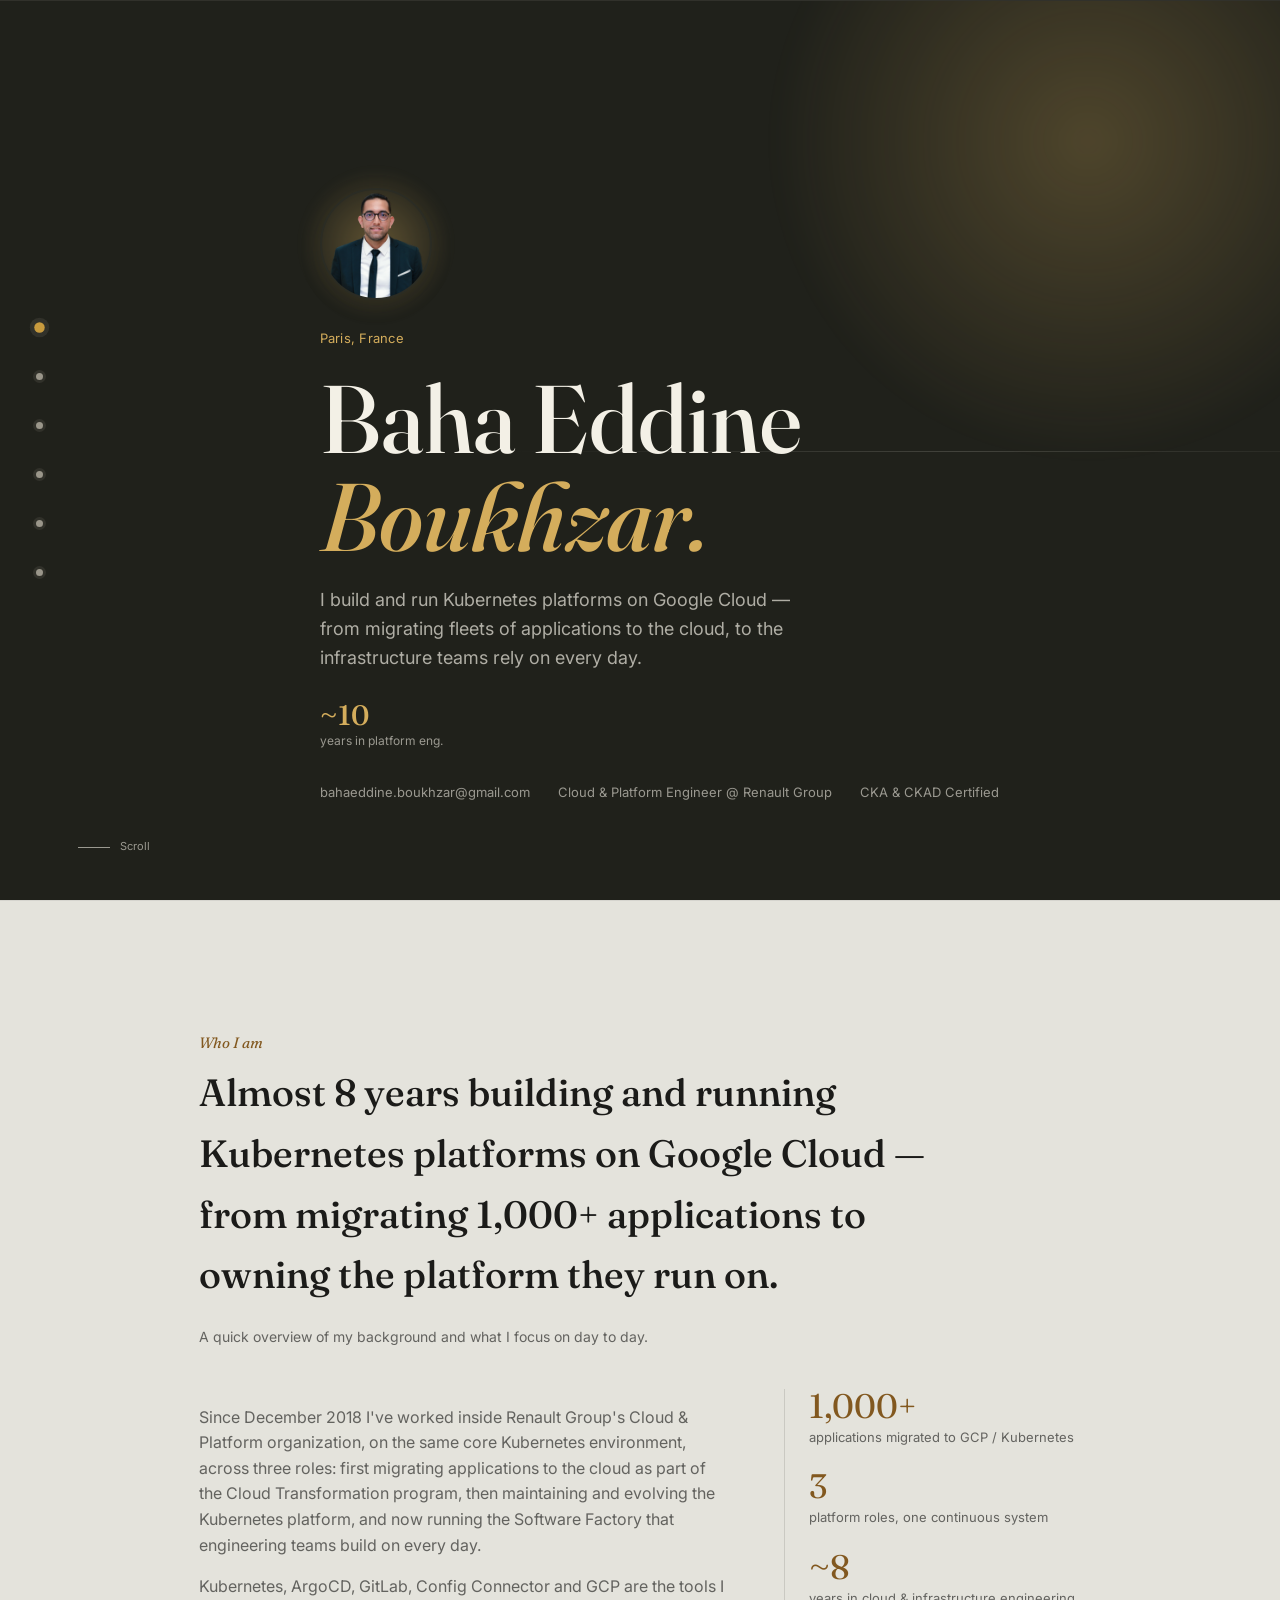
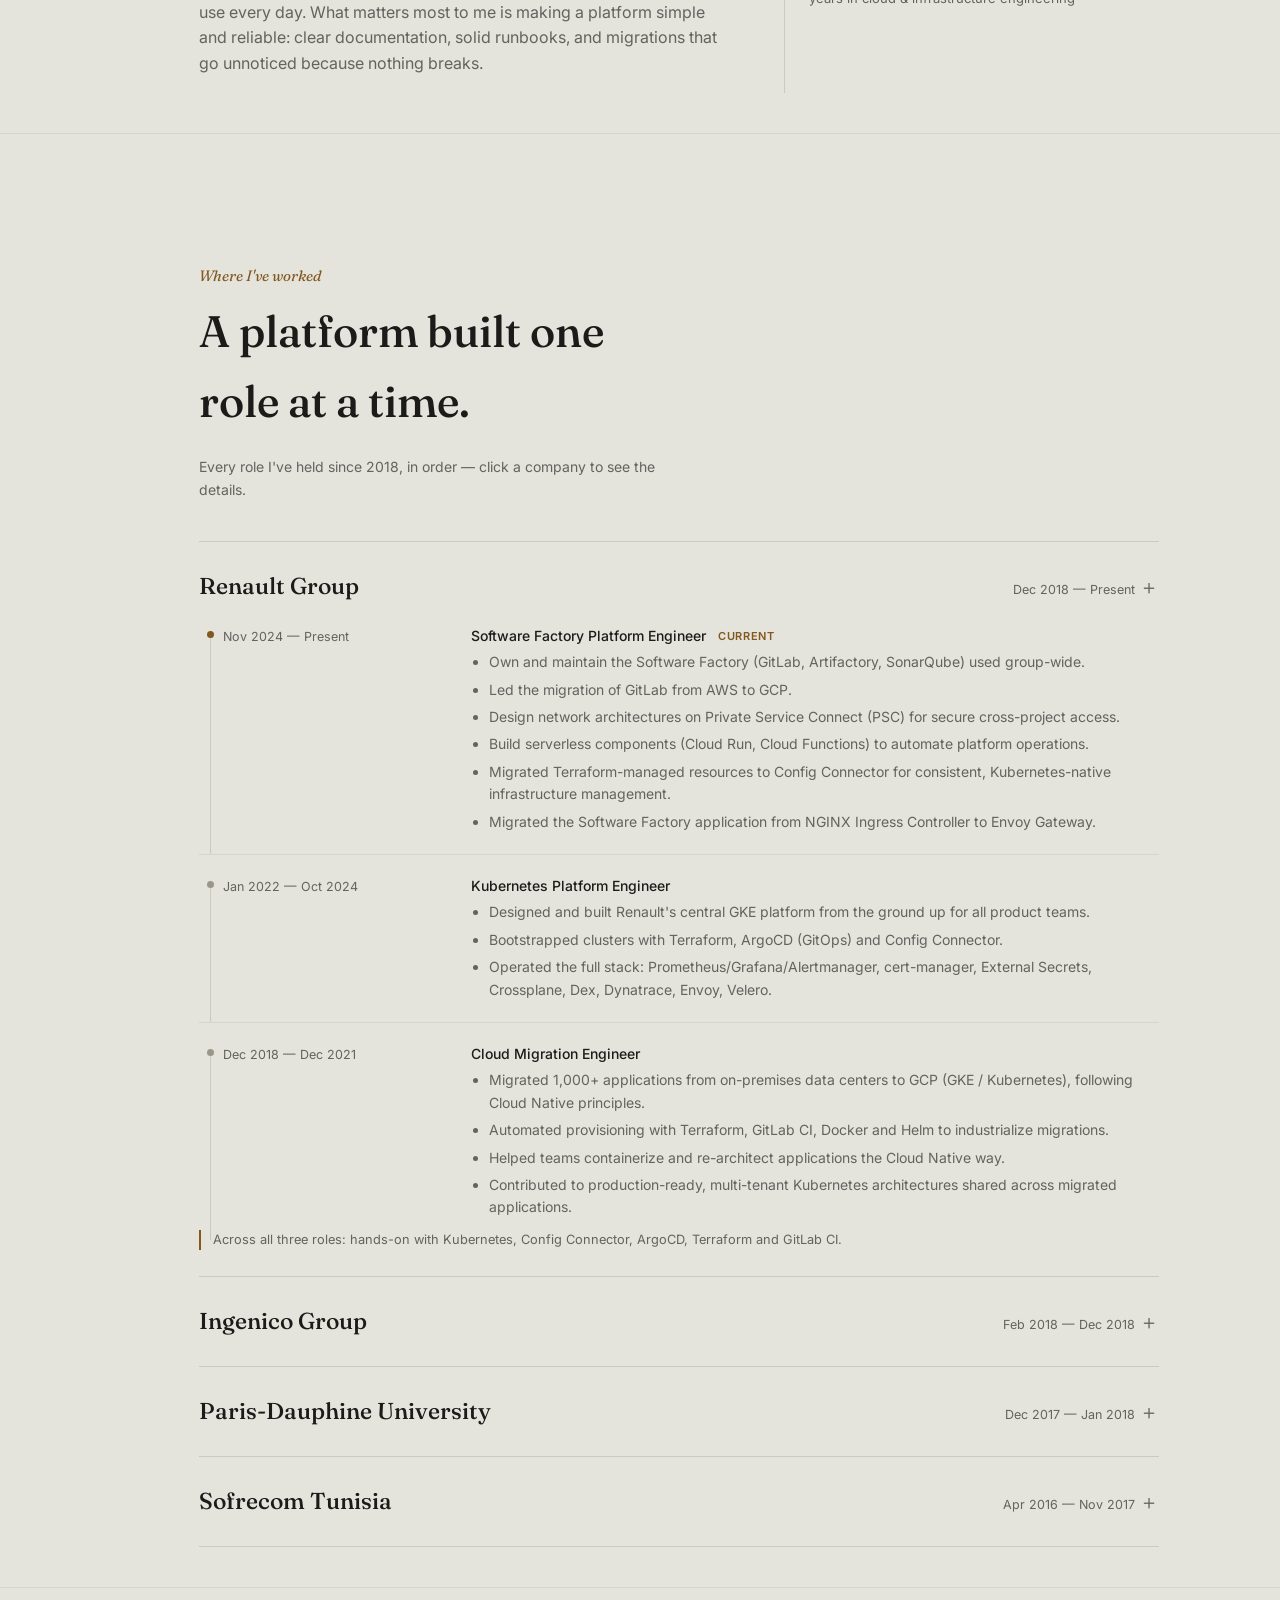
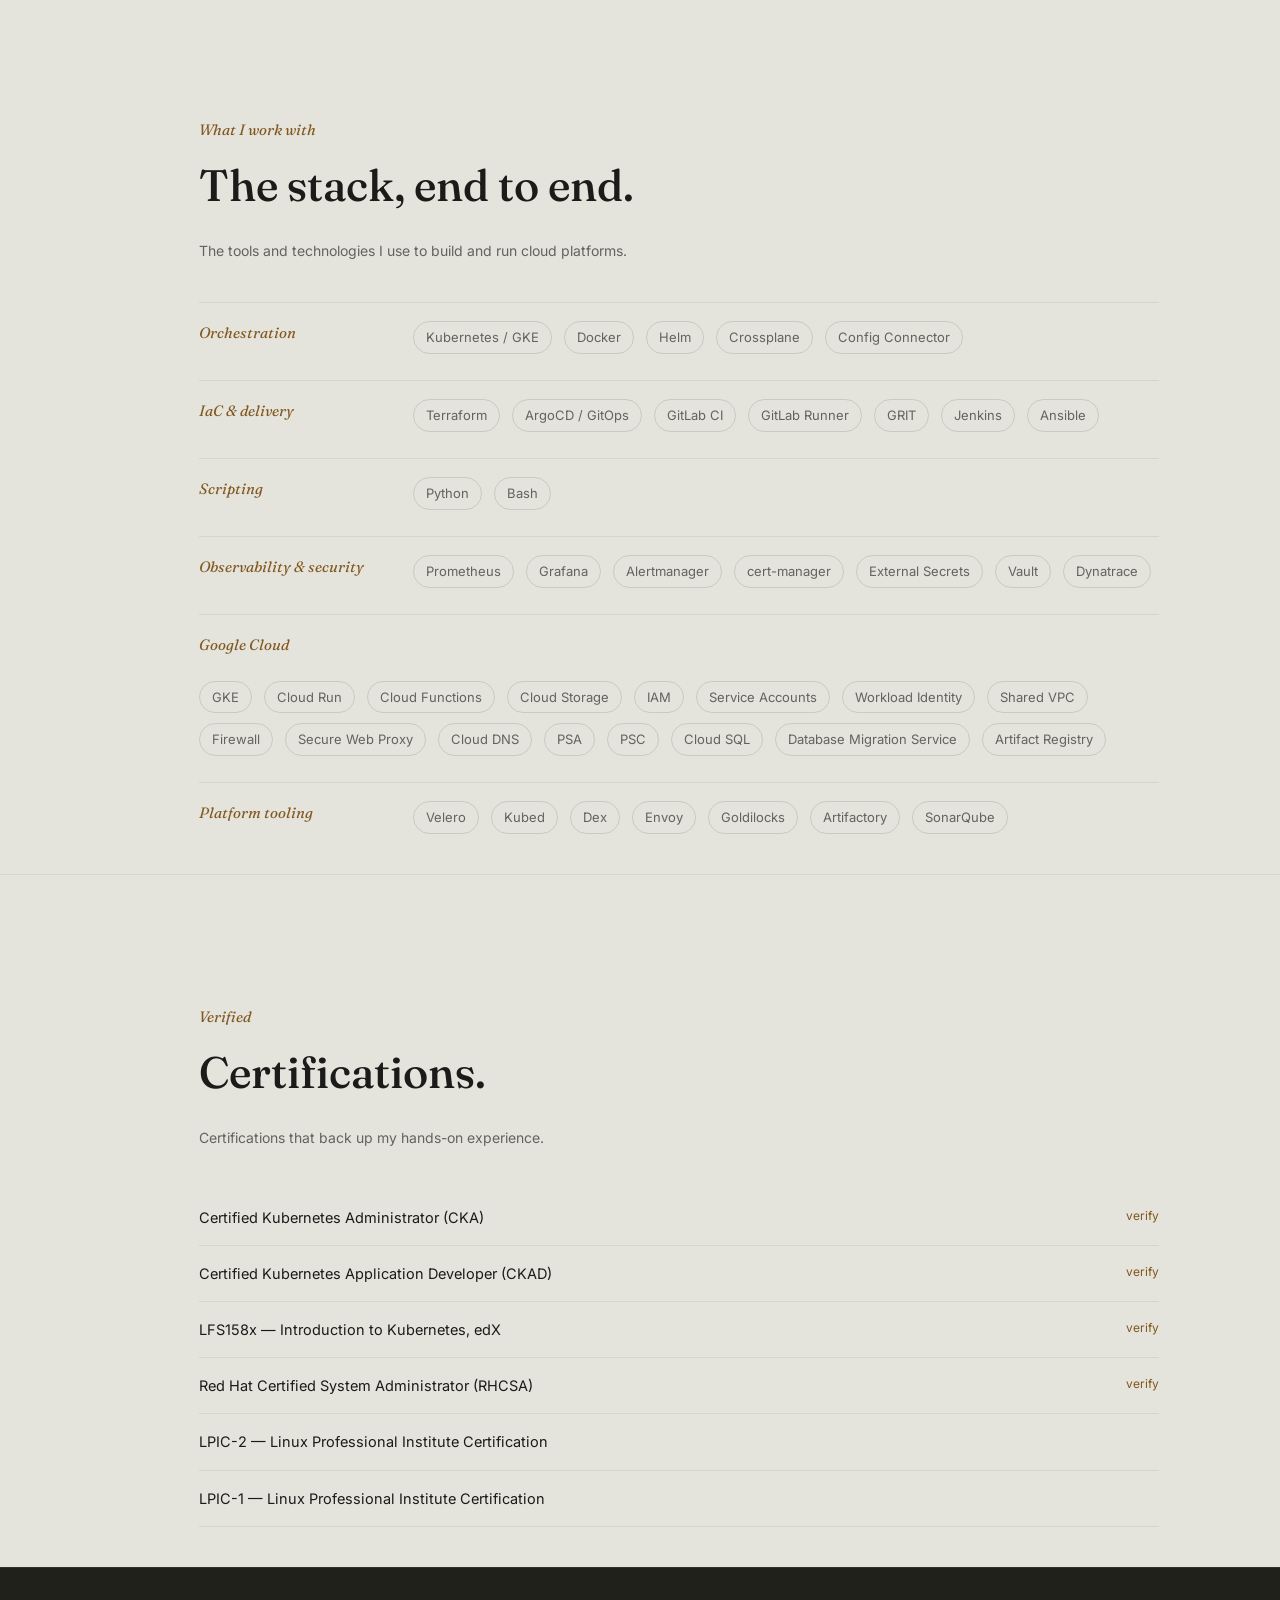
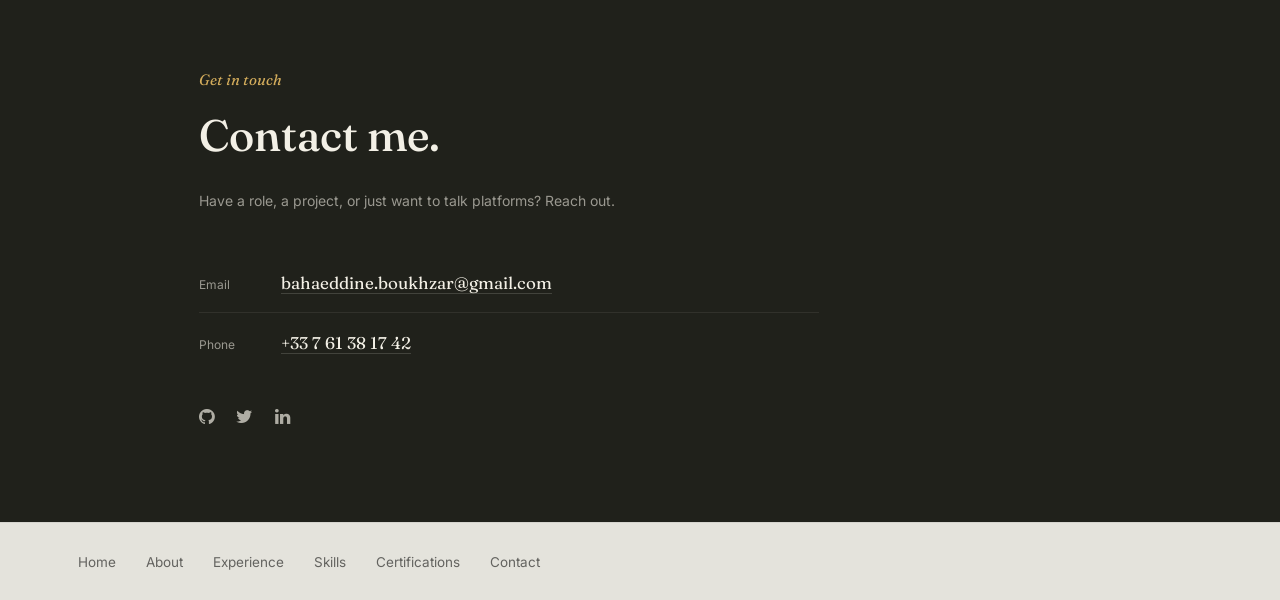
==== index.html @ 38fc07eb "Update CV" ====
<!DOCTYPE html>
<html lang="en">
<head>
<meta charset="UTF-8">
<script>document.documentElement.classList.add('js');</script>
<title>Baha Eddine Boukhzar — Cloud &amp; Platform Engineer</title>
<meta name="viewport" content="width=device-width, initial-scale=1">
<link rel="preconnect" href="https://fonts.googleapis.com">
<link href="https://fonts.googleapis.com/css2?family=Fraunces:opsz,wght@9..144,400;9..144,500;9..144,600&family=Inter:wght@400;500;600&display=swap" rel="stylesheet">
<link rel="stylesheet" href="https://cdnjs.cloudflare.com/ajax/libs/font-awesome/4.7.0/css/font-awesome.min.css">
<style>
  :root{
    --bg:#E4E3DC;
    --bg-raise:#F2F1EA;
    --line: rgba(24,24,22,0.13);
    --line-soft: rgba(24,24,22,0.07);
    --ink:#1B1B19;
    --ink-dim: rgba(27,27,25,0.64);
    --ink-faint: rgba(27,27,25,0.64);
    --gold:#82581F;
    --serif:'Fraunces', serif;
    --sans:'Inter', sans-serif;
  }
  *{box-sizing:border-box;}
  html{scroll-behavior:smooth;}
  body{
    margin:0;
    background:var(--bg);
    color:var(--ink);
    font-family:var(--sans);
    font-size:16px;
    line-height:1.6;
    -webkit-font-smoothing:antialiased;
  }
  ::selection{background:var(--gold); color:#FFF8EC;}
  a{color:inherit;}
  .wrap{max-width:1040px; margin:0 auto; padding:0 40px;}

  /* -------- side nav -------- */
  nav.rail{
    position:fixed;
    left:0; top:0; bottom:0;
    width:78px;
    display:flex;
    flex-direction:column;
    align-items:center;
    justify-content:center;
    gap:26px;
    z-index:50;
  }
  nav.rail .dot-item{
    position:relative;
    display:flex;
    align-items:center;
  }
  nav.rail button{
    background:none;
    border:none;
    padding:8px;
    cursor:pointer;
    display:flex;
    align-items:center;
  }
  nav.rail .dot{
    width:7px; height:7px;
    border-radius:50%;
    background:#9A968A;
    box-shadow:0 0 0 3px rgba(128,124,112,0.18);
    transition:background .3s, transform .3s;
  }
  nav.rail .dot-item.active .dot{
    background:#C79A3E;
    transform:scale(1.5);
  }
  nav.rail .label{
    position:absolute;
    left:26px;
    font-family:var(--sans);
    font-size:12px;
    letter-spacing:.03em;
    color:#F3F0E6;
    background:rgba(20,20,17,0.78);
    padding:4px 10px;
    border-radius:4px;
    white-space:nowrap;
    opacity:0;
    transform:translateX(-6px);
    transition:opacity .25s, transform .25s;
    pointer-events:none;
  }
  nav.rail .dot-item:hover .label{opacity:1; transform:translateX(0);}
  @media (max-width:820px){ nav.rail{display:none;} }

  /* -------- mobile top nav -------- */
  nav.mobile-topnav{display:none;}
  @media (max-width:820px){
    nav.mobile-topnav{
      display:flex;
      position:sticky;
      top:0;
      z-index:60;
      gap:22px;
      padding:14px 20px;
      background:rgba(228,227,220,0.92);
      backdrop-filter:blur(8px);
      -webkit-backdrop-filter:blur(8px);
      border-bottom:1px solid var(--line);
      overflow-x:auto;
      -webkit-overflow-scrolling:touch;
      scrollbar-width:none;
    }
    nav.mobile-topnav::-webkit-scrollbar{display:none;}
    nav.mobile-topnav a{
      flex-shrink:0;
      font-family:var(--sans);
      font-size:13px;
      color:var(--ink-dim);
      text-decoration:none;
      white-space:nowrap;
      padding-bottom:2px;
      border-bottom:1px solid transparent;
      transition:color .2s, border-color .2s;
    }
    nav.mobile-topnav a:hover, nav.mobile-topnav a:focus-visible{color:var(--ink); border-color:var(--gold);}
  }

  /* -------- hero -------- */
  .hero{
    --bg:#20211B;
    --bg-raise:#2B2C24;
    --line: rgba(243,240,230,0.16);
    --line-soft: rgba(243,240,230,0.08);
    --ink:#F3F0E6;
    --ink-dim: rgba(243,240,230,0.68);
    --ink-faint: rgba(243,240,230,0.58);
    --gold:#D4AD5C;
    background:var(--bg);
    color:var(--ink);
    min-height:100vh;
    display:flex;
    flex-direction:column;
    justify-content:center;
    position:relative;
    padding-left:78px;
    overflow:hidden;
  }
  .hero .field-line{
    position:absolute;
    right:-10%;
    top:50%;
    width:70%;
    height:1px;
    background:linear-gradient(90deg, transparent, var(--line), transparent);
    transform-origin:center;
    animation:drift 18s ease-in-out infinite;
  }
  .hero .glow{
    position:absolute;
    top:-20%;
    right:-10%;
    width:640px;
    height:640px;
    background:radial-gradient(circle, rgba(212,173,92,0.26) 0%, rgba(212,173,92,0) 70%);
    filter:blur(10px);
    pointer-events:none;
    animation:glowpulse 10s ease-in-out infinite;
  }
  @keyframes glowpulse{
    0%,100%{ opacity:0.75; transform:scale(1); }
    50%{ opacity:1; transform:scale(1.08); }
  }
  @keyframes drift{
    0%,100%{ transform: translateY(-40px) rotate(-3deg) scaleX(1);}
    50%{ transform: translateY(30px) rotate(2deg) scaleX(1.08);}
  }
  .portrait-wrap{
    position:relative;
    width:112px;
    height:112px;
    margin-bottom:28px;
  }
  .portrait-wrap .halo{
    position:absolute;
    inset:-18px;
    background:radial-gradient(circle, rgba(212,173,92,0.36) 0%, rgba(212,173,92,0) 72%);
    filter:blur(4px);
  }
  .portrait{
    position:relative;
    width:112px;
    height:112px;
    border-radius:50%;
    object-fit:cover;
    display:block;
    border:2px solid var(--bg-raise);
    box-shadow:0 6px 22px rgba(27,26,22,0.14);
  }
  .eyebrow{
    font-family:var(--sans);
    font-size:13px;
    color:var(--gold);
    letter-spacing:.02em;
    margin-bottom:22px;
  }
  h1.name{
    font-family:var(--serif);
    font-weight:500;
    font-size:clamp(48px, 8vw, 96px);
    line-height:1.02;
    margin:0 0 20px;
    max-width:14ch;
  }
  h1.name em{
    font-style:italic;
    color:var(--gold);
  }
  .hero .tagline{
    font-size:18px;
    color:var(--ink-dim);
    max-width:46ch;
    margin:0 0 28px;
  }
  .hero-stats{
    display:flex;
    gap:34px;
    margin-bottom:32px;
  }
  .hero-stats .hstat{display:flex; flex-direction:column; gap:2px;}
  .hero-stats .hstat-num{
    font-family:var(--serif);
    font-size:28px;
    font-weight:500;
    color:var(--gold);
    line-height:1;
  }
  .hero-stats .hstat-lbl{font-size:12px; color:var(--ink-faint);}
  .hero .meta-row{
    display:flex;
    gap:28px;
    flex-wrap:wrap;
    font-size:13px;
    color:var(--ink-faint);
  }
  .hero .meta-row a{
    text-decoration:none;
    border-bottom:1px solid transparent;
    transition:border-color .2s, color .2s;
  }
  .hero .meta-row a:hover{color:var(--ink); border-color:var(--gold);}
  .scroll-cue{
    position:absolute;
    bottom:44px;
    left:78px;
    font-size:11px;
    color:var(--ink-faint);
    display:flex;
    align-items:center;
    gap:10px;
  }
  .scroll-cue .line{width:32px; height:1px; background:var(--ink-faint);}

  /* -------- sections -------- */
  section{
    padding:130px 0 40px 78px;
    position:relative;
    border-top:1px solid var(--line-soft);
  }
  @media (max-width:820px){ section{padding-left:0;} .hero{padding-left:0;} .scroll-cue{left:40px;} }

  .reveal{
    transition:opacity .7s ease, transform .7s ease;
  }
  .js .reveal{
    opacity:0;
    transform:translateY(24px);
  }
  .reveal.in{opacity:1; transform:translateY(0);}
  @media (prefers-reduced-motion: reduce){
    .reveal, .js .reveal{opacity:1; transform:none; transition:none;}
    .hero .field-line{animation:none;}
    .hero .glow{animation:none;}
  }

  .kicker{
    font-family:var(--serif);
    font-style:italic;
    font-size:15px;
    color:var(--gold);
    margin-bottom:8px;
  }
  h2.head{
    font-family:var(--serif);
    font-weight:500;
    font-size:clamp(30px,4vw,44px);
    margin:0 0 40px;
    max-width:16ch;
  }
  #about h2.head{
    max-width:30ch;
    font-size:clamp(26px,3.4vw,38px);
  }
  .section-summary{
    color:var(--ink-faint);
    font-size:14px;
    max-width:52ch;
    margin:-20px 0 40px;
  }

  /* about */
  .about-grid{
    display:grid;
    grid-template-columns: 1.4fr 1fr;
    gap:60px;
  }
  .about-grid p{color:var(--ink-dim); max-width:56ch;}
  .about-grid p + p{margin-top:16px;}
  .stat-list{
    display:flex;
    flex-direction:column;
    gap:22px;
    border-left:1px solid var(--line);
    padding-left:24px;
  }
  .stat-list .num{
    font-family:var(--serif);
    font-size:34px;
    color:var(--gold);
    line-height:1;
  }
  .stat-list .lbl{font-size:13px; color:var(--ink-faint); margin-top:4px;}
  @media (max-width:820px){ .about-grid{grid-template-columns:1fr;} }

  /* experience index */
  .exp-index{border-top:1px solid var(--line);}
  .exp-row{
    border-bottom:1px solid var(--line);
    padding:26px 0;
  }
  .exp-row .exp-top{
    display:flex;
    justify-content:space-between;
    align-items:baseline;
    gap:20px;
    flex-wrap:wrap;
    width:100%;
    background:none;
    border:none;
    margin:0;
    padding:0;
    font:inherit;
    color:inherit;
    text-align:left;
    cursor:pointer;
  }
  .exp-row .exp-company{
    font-family:var(--serif);
    font-size:23px;
    font-weight:500;
  }
  .exp-row .exp-when{
    font-size:12.5px;
    color:var(--ink-faint);
    white-space:nowrap;
  }
  .exp-row .exp-body{
    overflow:hidden;
    transition:max-height .5s ease;
  }
  .js .exp-row .exp-body{max-height:0;}
  .js .exp-row.open .exp-body{max-height:900px;}
  .exp-role{
    padding-top:20px;
    display:grid;
    grid-template-columns: 220px 1fr;
    gap:6px 28px;
    font-size:14px;
    color:var(--ink-dim);
  }
  .exp-role + .exp-role{border-top:1px solid var(--line-soft); margin-top:16px; padding-top:20px;}
  .exp-role .r-meta{color:var(--ink-faint); font-size:12.5px; padding-top:2px;}
  .exp-role .r-title{color:var(--ink); font-weight:500; margin-bottom:4px;}
  .r-current{
    font-family:var(--sans);
    font-size:11px;
    font-weight:600;
    letter-spacing:.06em;
    text-transform:uppercase;
    color:var(--gold);
    margin-left:8px;
    vertical-align:middle;
  }
  .exp-role ul{margin:0; padding-left:18px;}
  .exp-role li{margin-bottom:5px;}
  .exp-body--threaded .exp-role{position:relative; padding-left:24px;}
  .exp-body--threaded .exp-role::before{
    content:"";
    position:absolute;
    left:8px; top:26px;
    width:7px; height:7px;
    border-radius:50%;
    background:#9A968A;
  }
  .exp-body--threaded .exp-role--current::before{background:var(--gold);}
  .exp-body--threaded .exp-role::after{
    content:"";
    position:absolute;
    left:11px; top:33px; bottom:-16px;
    width:1px;
    background:var(--line);
  }
  .exp-body--threaded .exp-role:last-of-type::after{display:none;}
  .exp-note{
    grid-column:1/-1;
    font-size:12.8px;
    color:var(--ink-faint);
    border-left:2px solid var(--gold);
    padding-left:12px;
    margin-top:6px;
  }
  @media (max-width:640px){ .exp-role{grid-template-columns:1fr;} }
  .exp-toggle{color:var(--ink-faint); font-size:20px; font-family:var(--serif);}

  /* skills */
  .skill-cats{display:flex; flex-direction:column; gap:26px;}
  .skill-cat{display:flex; gap:24px; border-top:1px solid var(--line-soft); padding-top:18px; flex-wrap:wrap;}
  .skill-cat .cat-name{
    width:190px;
    flex-shrink:0;
    font-family:var(--serif);
    font-style:italic;
    color:var(--gold);
    font-size:15px;
  }
  .skill-cat .tags{display:flex; flex-wrap:wrap; gap:10px 12px;}
  .skill-cat .tag{
    font-size:13px;
    color:var(--ink-dim);
    border:1px solid var(--line);
    padding:5px 12px;
    border-radius:999px;
  }
  @media (max-width:640px){
    .skill-cat{flex-direction:column; gap:10px;}
    .skill-cat .cat-name{width:auto;}
  }

  /* certifications */
  .cert-list{display:flex; flex-direction:column;}
  .cert-item{
    display:flex;
    justify-content:space-between;
    gap:20px;
    padding:16px 0;
    border-bottom:1px solid var(--line-soft);
    font-size:14.5px;
  }
  .cert-item .cname{color:var(--ink);}
  .cert-item .clic{color:var(--ink-faint); font-size:12px;}
  .cert-item a{font-size:12px; color:var(--gold); text-decoration:none; border-bottom:1px solid transparent;}
  .cert-item a:hover{border-color:var(--gold);}

  /* contact / footer */
  #contact.contact-cta{
    --bg:#20211B;
    --bg-raise:#2B2C24;
    --line: rgba(243,240,230,0.16);
    --line-soft: rgba(243,240,230,0.08);
    --ink:#F3F0E6;
    --ink-dim: rgba(243,240,230,0.68);
    --ink-faint: rgba(243,240,230,0.58);
    --gold:#D4AD5C;
    background:var(--bg);
    color:var(--ink);
    padding-top:100px;
    padding-bottom:90px;
    margin-top:0;
  }
  .contact-block .row{
    display:flex;
    align-items:baseline;
    gap:18px;
    padding:16px 0;
    border-top:1px solid var(--line-soft);
    max-width:620px;
  }
  .contact-block .row:first-child{border-top:none;}
  .contact-block .rlabel{
    width:64px;
    flex-shrink:0;
    font-size:12px;
    color:var(--ink-faint);
  }
  .contact-block .rvalue a{
    font-family:var(--serif);
    font-size:clamp(15px,1.4vw,17px);
    color:var(--ink);
    text-decoration:none;
    border-bottom:1px solid var(--line);
    transition:color .25s, border-color .25s;
  }
  .contact-block .rvalue a:hover{color:var(--gold); border-color:var(--gold);}
  .contact-block .row-email{padding-bottom:26px;}
  .contact-block .row-email .rvalue a{
    font-family:var(--serif);
    font-weight:500;
    font-size:clamp(28px,3.6vw,40px);
    color:var(--ink);
    border-bottom:2px solid var(--gold);
    padding-bottom:3px;
    overflow-wrap:anywhere;
  }
  .contact-block .row-email .rvalue a:hover{color:var(--gold);}
  .social-row{
    display:flex;
    gap:22px;
    margin-top:30px;
  }
  .social-row a{
    font-size:18px;
    color:var(--ink-dim);
    transition:color .2s, transform .2s;
    display:inline-block;
  }
  .social-row a:hover{color:var(--gold); transform:translateY(-2px);}
  .quicknav{
    padding:26px 40px 26px 78px;
    border-top:1px solid var(--line-soft);
  }
  .quicknav ul{
    list-style:none;
    margin:0; padding:0;
    display:flex;
    flex-wrap:wrap;
    gap:10px 30px;
  }
  .quicknav a{
    text-decoration:none;
    color:var(--ink-dim);
    font-size:13.5px;
    transition:color .2s;
  }
  .quicknav a:hover{color:var(--gold);}
  footer.foot{
    padding:20px 40px 26px 78px;
    font-size:11.5px;
    color:var(--ink-faint);
    text-align:left;
  }
  @media (max-width:820px){ footer.foot{padding-left:40px;} .quicknav{padding-left:40px;} }
  footer.foot a.contact-link{
    color:var(--ink-dim);
    text-decoration:none;
    border-bottom:1px solid var(--line);
    padding-bottom:1px;
    transition:color .2s, border-color .2s;
  }
  footer.foot a.contact-link:hover{color:var(--gold); border-color:var(--gold);}
  @media (max-width:820px){ footer.foot{padding-left:40px; text-align:left;} .outro-grid{grid-template-columns:1fr; gap:40px;} }
</style>
</head>
<body>

<nav class="mobile-topnav" aria-label="Section navigation">
  <a href="#hero">Home</a>
  <a href="#about">About</a>
  <a href="#experience">Experience</a>
  <a href="#skills">Skills</a>
  <a href="#certifications">Certifications</a>
  <a href="#contact">Contact</a>
</nav>

<nav class="rail" id="rail">
  <div class="dot-item" data-target="#hero"><button aria-label="Home"><span class="dot"></span></button><span class="label">Home</span></div>
  <div class="dot-item" data-target="#about"><button aria-label="About"><span class="dot"></span></button><span class="label">About</span></div>
  <div class="dot-item" data-target="#experience"><button aria-label="Experience"><span class="dot"></span></button><span class="label">Experience</span></div>
  <div class="dot-item" data-target="#skills"><button aria-label="Skills"><span class="dot"></span></button><span class="label">Skills</span></div>
  <div class="dot-item" data-target="#certifications"><button aria-label="Certifications"><span class="dot"></span></button><span class="label">Certifications</span></div>
  <div class="dot-item" data-target="#contact"><button aria-label="Contact"><span class="dot"></span></button><span class="label">Contact</span></div>
</nav>

<section id="hero" class="hero">
  <div class="field-line"></div>
  <div class="glow"></div>
  <div class="wrap" style="padding-left:0;">
    <div class="portrait-wrap">
      <div class="halo"></div>
      <img class="portrait" src="./media/images/baha2.png" alt="Baha Eddine Boukhzar">
    </div>
    <div class="eyebrow">Paris, France</div>
    <h1 class="name">Baha Eddine<br><em>Boukhzar.</em></h1>
    <p class="tagline">I build and run Kubernetes platforms on Google Cloud — from migrating fleets of applications to the cloud, to the infrastructure teams rely on every day.</p>
    <div class="hero-stats">
      <div class="hstat"><span class="hstat-num">~10</span><span class="hstat-lbl">years in platform eng.</span></div>
    </div>
    <div class="meta-row">
      <a href="mailto:bahaeddine.boukhzar@gmail.com">bahaeddine.boukhzar@gmail.com</a>
      <span>Cloud &amp; Platform Engineer @ Renault Group</span>
      <span>CKA &amp; CKAD Certified</span>
    </div>
  </div>
  <div class="scroll-cue"><span class="line"></span> Scroll</div>
</section>

<section id="about">
  <div class="wrap">
    <div class="kicker reveal">Who I am</div>
    <h2 class="head reveal">Almost 8 years building and running Kubernetes platforms on Google Cloud — from migrating 1,000+ applications to owning the platform they run on.</h2>
    <p class="section-summary reveal">A quick overview of my background and what I focus on day to day.</p>
    <div class="about-grid reveal">
      <div>
        <p>Since December 2018 I've worked inside Renault Group's Cloud &amp; Platform organization, on the same core Kubernetes environment, across three roles: first migrating applications to the cloud as part of the Cloud Transformation program, then maintaining and evolving the Kubernetes platform, and now running the Software Factory that engineering teams build on every day.</p>
        <p>Kubernetes, ArgoCD, GitLab, Config Connector and GCP are the tools I use every day. What matters most to me is making a platform simple and reliable: clear documentation, solid runbooks, and migrations that go unnoticed because nothing breaks.</p>
      </div>
      <div class="stat-list">
        <div><div class="num">1,000+</div><div class="lbl">applications migrated to GCP / Kubernetes</div></div>
        <div><div class="num">3</div><div class="lbl">platform roles, one continuous system</div></div>
        <div><div class="num">~8</div><div class="lbl">years in cloud &amp; infrastructure engineering</div></div>
      </div>
    </div>
  </div>
</section>

<section id="experience">
  <div class="wrap">
    <div class="kicker reveal">Where I've worked</div>
    <h2 class="head reveal">A platform built one role at a time.</h2>
    <p class="section-summary reveal">Every role I've held since 2018, in order — click a company to see the details.</p>

    <div class="exp-index reveal">

      <div class="exp-row open" data-exp>
        <button type="button" class="exp-top" aria-expanded="true" aria-controls="exp-body-renault">
          <span class="exp-company">Renault Group</span>
          <span class="exp-when">Dec 2018 — Present <span class="exp-toggle">＋</span></span>
        </button>
        <div class="exp-body exp-body--threaded" id="exp-body-renault">

          <div class="exp-role exp-role--current">
            <div class="r-meta">Nov 2024 — Present</div>
            <div>
              <div class="r-title">Software Factory Platform Engineer <span class="r-current">Current</span></div>
              <ul>
                <li>Own and maintain the Software Factory (GitLab, Artifactory, SonarQube) used group-wide.</li>
                <li>Led the migration of GitLab from AWS to GCP.</li>
                <li>Design network architectures on Private Service Connect (PSC) for secure cross-project access.</li>
                <li>Build serverless components (Cloud Run, Cloud Functions) to automate platform operations.</li>
                <li>Migrated Terraform-managed resources to Config Connector for consistent, Kubernetes-native infrastructure management.</li>
                <li>Migrated the Software Factory application from NGINX Ingress Controller to Envoy Gateway.</li>
              </ul>
            </div>
          </div>

          <div class="exp-role">
            <div class="r-meta">Jan 2022 — Oct 2024</div>
            <div>
              <div class="r-title">Kubernetes Platform Engineer</div>
              <ul>
                <li>Designed and built Renault's central GKE platform from the ground up for all product teams.</li>
                <li>Bootstrapped clusters with Terraform, ArgoCD (GitOps) and Config Connector.</li>
                <li>Operated the full stack: Prometheus/Grafana/Alertmanager, cert-manager, External Secrets, Crossplane, Dex, Dynatrace, Envoy, Velero.</li>
              </ul>
            </div>
          </div>

          <div class="exp-role">
            <div class="r-meta">Dec 2018 — Dec 2021</div>
            <div>
              <div class="r-title">Cloud Migration Engineer</div>
              <ul>
                <li>Migrated 1,000+ applications from on-premises data centers to GCP (GKE / Kubernetes), following Cloud Native principles.</li>
                <li>Automated provisioning with Terraform, GitLab CI, Docker and Helm to industrialize migrations.</li>
                <li>Helped teams containerize and re-architect applications the Cloud Native way.</li>
                <li>Contributed to production-ready, multi-tenant Kubernetes architectures shared across migrated applications.</li>
              </ul>
            </div>
          </div>

          <div class="exp-note">Across all three roles: hands-on with Kubernetes, Config Connector, ArgoCD, Terraform and GitLab CI.</div>
        </div>
      </div>

      <div class="exp-row" data-exp>
        <button type="button" class="exp-top" aria-expanded="false" aria-controls="exp-body-ingenico">
          <span class="exp-company">Ingenico Group</span>
          <span class="exp-when">Feb 2018 — Dec 2018 <span class="exp-toggle">＋</span></span>
        </button>
        <div class="exp-body" id="exp-body-ingenico">
          <div class="exp-role" style="grid-template-columns:1fr;">
            <div>
              <div class="r-title">Continuous Integration Expert</div>
              <ul>
                <li>Built a CI pipeline (Jenkins, Nexus, Docker, Vagrant, Maven/Gradle) for embedded payment-terminal software.</li>
                <li>Automated migration of Java, Python and C projects to Bitbucket.</li>
                <li>Moved the Ingenico Build System from Vagrant to Docker.</li>
              </ul>
            </div>
          </div>
        </div>
      </div>

      <div class="exp-row" data-exp>
        <button type="button" class="exp-top" aria-expanded="false" aria-controls="exp-body-dauphine">
          <span class="exp-company">Paris-Dauphine University</span>
          <span class="exp-when">Dec 2017 — Jan 2018 <span class="exp-toggle">＋</span></span>
        </button>
        <div class="exp-body" id="exp-body-dauphine">
          <div class="exp-role" style="grid-template-columns:1fr;">
            <div>
              <div class="r-title">DevOps Engineer</div>
              <ul>
                <li>Automated deployment of the Dauphine EBX solution with shell scripts and a versioned Docker image.</li>
                <li>Wrote an Ansible playbook to install and configure Oracle DB on RedHat.</li>
              </ul>
            </div>
          </div>
        </div>
      </div>

      <div class="exp-row" data-exp>
        <button type="button" class="exp-top" aria-expanded="false" aria-controls="exp-body-sofrecom">
          <span class="exp-company">Sofrecom Tunisia</span>
          <span class="exp-when">Apr 2016 — Nov 2017 <span class="exp-toggle">＋</span></span>
        </button>
        <div class="exp-body" id="exp-body-sofrecom">
          <div class="exp-role" style="grid-template-columns:1fr;">
            <div>
              <div class="r-title">Systems &amp; Integration Engineer</div>
              <ul>
                <li>Administered Orange Infra RedHat platforms and led the 2017 roadmap delivery.</li>
                <li>Ran on-site workshops and acceptance tests with Orange subsidiaries.</li>
              </ul>
            </div>
          </div>
        </div>
      </div>

    </div>
  </div>
</section>

<section id="skills">
  <div class="wrap">
    <div class="kicker reveal">What I work with</div>
    <h2 class="head reveal">The stack, end to end.</h2>
    <p class="section-summary reveal">The tools and technologies I use to build and run cloud platforms.</p>
    <div class="skill-cats reveal">
      <div class="skill-cat">
        <div class="cat-name">Orchestration</div>
        <div class="tags"><span class="tag">Kubernetes / GKE</span><span class="tag">Docker</span><span class="tag">Helm</span><span class="tag">Crossplane</span><span class="tag">Config Connector</span></div>
      </div>
      <div class="skill-cat">
        <div class="cat-name">IaC &amp; delivery</div>
        <div class="tags"><span class="tag">Terraform</span><span class="tag">ArgoCD / GitOps</span><span class="tag">GitLab CI</span><span class="tag">GitLab Runner</span><span class="tag">GRIT</span><span class="tag">Jenkins</span><span class="tag">Ansible</span></div>
      </div>
      <div class="skill-cat">
        <div class="cat-name">Scripting</div>
        <div class="tags"><span class="tag">Python</span><span class="tag">Bash</span></div>
      </div>
      <div class="skill-cat">
        <div class="cat-name">Observability &amp; security</div>
        <div class="tags"><span class="tag">Prometheus</span><span class="tag">Grafana</span><span class="tag">Alertmanager</span><span class="tag">cert-manager</span><span class="tag">External Secrets</span><span class="tag">Vault</span><span class="tag">Dynatrace</span></div>
      </div>
      <div class="skill-cat">
        <div class="cat-name">Google Cloud</div>
        <div class="tags"><span class="tag">GKE</span><span class="tag">Cloud Run</span><span class="tag">Cloud Functions</span><span class="tag">Cloud Storage</span><span class="tag">IAM</span><span class="tag">Service Accounts</span><span class="tag">Workload Identity</span><span class="tag">Shared VPC</span><span class="tag">Firewall</span><span class="tag">Secure Web Proxy</span><span class="tag">Cloud DNS</span><span class="tag">PSA</span><span class="tag">PSC</span><span class="tag">Cloud SQL</span><span class="tag">Database Migration Service</span><span class="tag">Artifact Registry</span></div>
      </div>
      <div class="skill-cat">
        <div class="cat-name">Platform tooling</div>
        <div class="tags"><span class="tag">Velero</span><span class="tag">Kubed</span><span class="tag">Dex</span><span class="tag">Envoy</span><span class="tag">Goldilocks</span><span class="tag">Artifactory</span><span class="tag">SonarQube</span></div>
      </div>
    </div>
  </div>
</section>

<section id="certifications">
  <div class="wrap">
    <div class="kicker reveal">Verified</div>
    <h2 class="head reveal">Certifications.</h2>
    <p class="section-summary reveal">Certifications that back up my hands-on experience.</p>
    <div class="cert-list reveal">
      <div class="cert-item"><span class="cname">Certified Kubernetes Administrator (CKA)</span><a href="https://www.youracclaim.com/badges/5450373b-bc68-4c3e-84cd-5fb92c1fc9ec" target="_blank">verify</a></div>
      <div class="cert-item"><span class="cname">Certified Kubernetes Application Developer (CKAD)</span><a href="https://www.youracclaim.com/badges/79428f23-ef60-450f-bd24-9b2c385c61c8" target="_blank">verify</a></div>
      <div class="cert-item"><span class="cname">LFS158x — Introduction to Kubernetes, edX</span><a href="https://courses.edx.org/certificates/d978a6fcd3ca488693dae1b5344f0297" target="_blank">verify</a></div>
      <div class="cert-item"><span class="cname">Red Hat Certified System Administrator (RHCSA)</span><a href="https://www.redhat.com/rhtapps/certification/verify/?certId=160-214-961" target="_blank">verify</a></div>
      <div class="cert-item"><span class="cname">LPIC-2 — Linux Professional Institute Certification</span></div>
      <div class="cert-item"><span class="cname">LPIC-1 — Linux Professional Institute Certification</span></div>
    </div>
  </div>
</section>

<section id="contact" class="contact-cta">
  <div class="wrap">
    <div class="kicker reveal">Get in touch</div>
    <h2 class="head reveal">Contact me.</h2>
    <p class="section-summary reveal">Have a role, a project, or just want to talk platforms? Reach out.</p>

    <div class="contact-block reveal">
      <div class="row">
        <span class="rlabel">Email</span>
        <span class="rvalue"><a href="mailto:bahaeddine.boukhzar@gmail.com">bahaeddine.boukhzar@gmail.com</a></span>
      </div>
      <div class="row">
        <span class="rlabel">Phone</span>
        <span class="rvalue"><a href="tel:+33761381742">+33 7 61 38 17 42</a></span>
      </div>
      <div class="social-row">
        <a target="_blank" href="https://github.com/bahaeddine" aria-label="GitHub"><i class="fa fa-github"></i></a>
        <a target="_blank" href="https://twitter.com/Bahaeddine05" aria-label="Twitter"><i class="fa fa-twitter"></i></a>
        <a target="_blank" href="https://www.linkedin.com/in/bahaeddine-boukhzar-a06a5187" aria-label="LinkedIn"><i class="fa fa-linkedin"></i></a>
      </div>
    </div>
  </div>
</section>

<nav class="quicknav">
  <ul>
    <li><a href="#hero">Home</a></li>
    <li><a href="#about">About</a></li>
    <li><a href="#experience">Experience</a></li>
    <li><a href="#skills">Skills</a></li>
    <li><a href="#certifications">Certifications</a></li>
    <li><a href="#contact">Contact</a></li>
  </ul>
</nav>


<script>
  // scroll-reveal
  const revealEls = document.querySelectorAll('.reveal');
  const io = new IntersectionObserver((entries)=>{
    entries.forEach(e=>{ if(e.isIntersecting){ e.target.classList.add('in'); io.unobserve(e.target); } });
  }, {threshold:0.15});
  revealEls.forEach(el=>io.observe(el));

  // scroll-spy nav
  const sections = document.querySelectorAll('section[id]');
  const dotItems = document.querySelectorAll('.dot-item');
  const spy = new IntersectionObserver((entries)=>{
    entries.forEach(entry=>{
      const id = '#' + entry.target.id;
      const item = document.querySelector(`.dot-item[data-target="${id}"]`);
      if(!item) return;
      if(entry.isIntersecting){
        dotItems.forEach(d=>d.classList.remove('active'));
        item.classList.add('active');
      }
    });
  }, {threshold:0.5});
  sections.forEach(s=>spy.observe(s));

  dotItems.forEach(item=>{
    item.querySelector('button').addEventListener('click', ()=>{
      document.querySelector(item.dataset.target).scrollIntoView({behavior:'smooth'});
    });
  });

  // expandable experience rows
  document.querySelectorAll('[data-exp]').forEach(row=>{
    const top = row.querySelector('.exp-top');
    top.addEventListener('click', ()=>{
      const isOpen = row.classList.toggle('open');
      top.setAttribute('aria-expanded', String(isOpen));
    });
  });
</script>

</body>
</html>
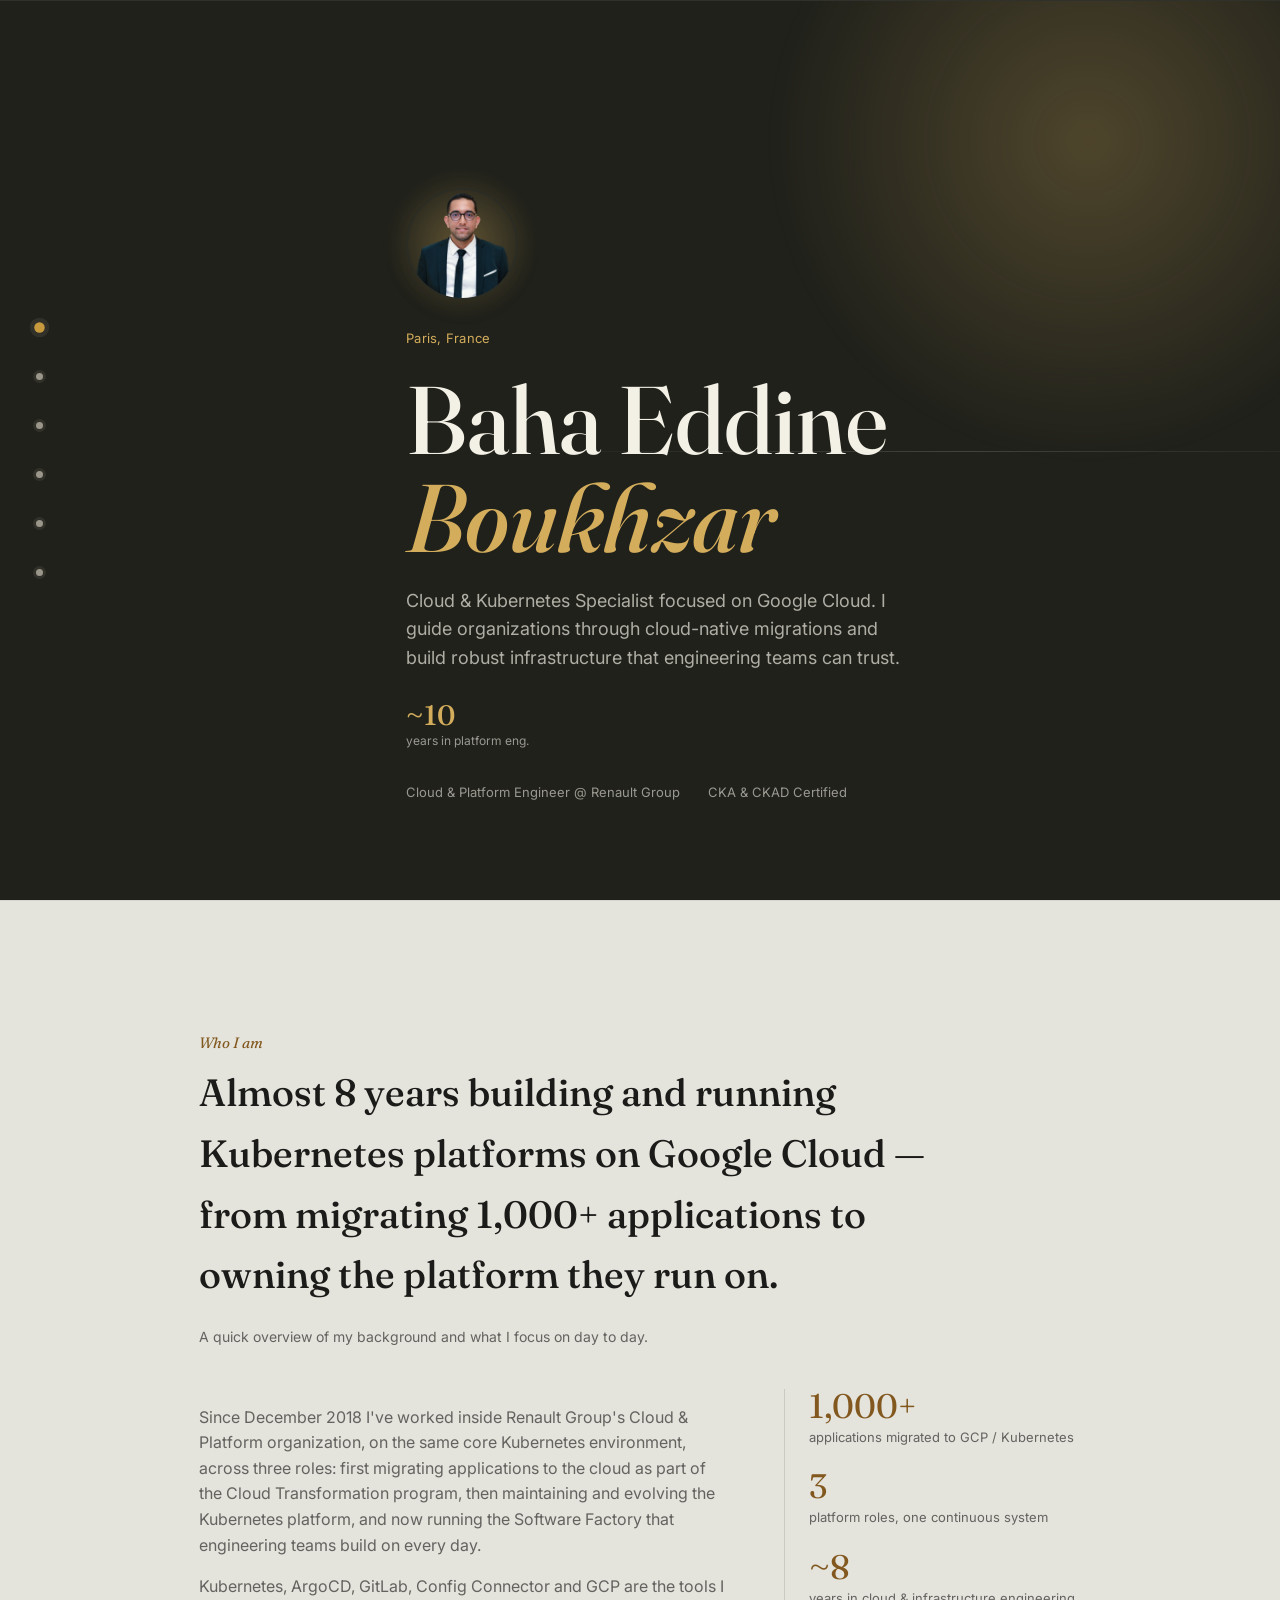
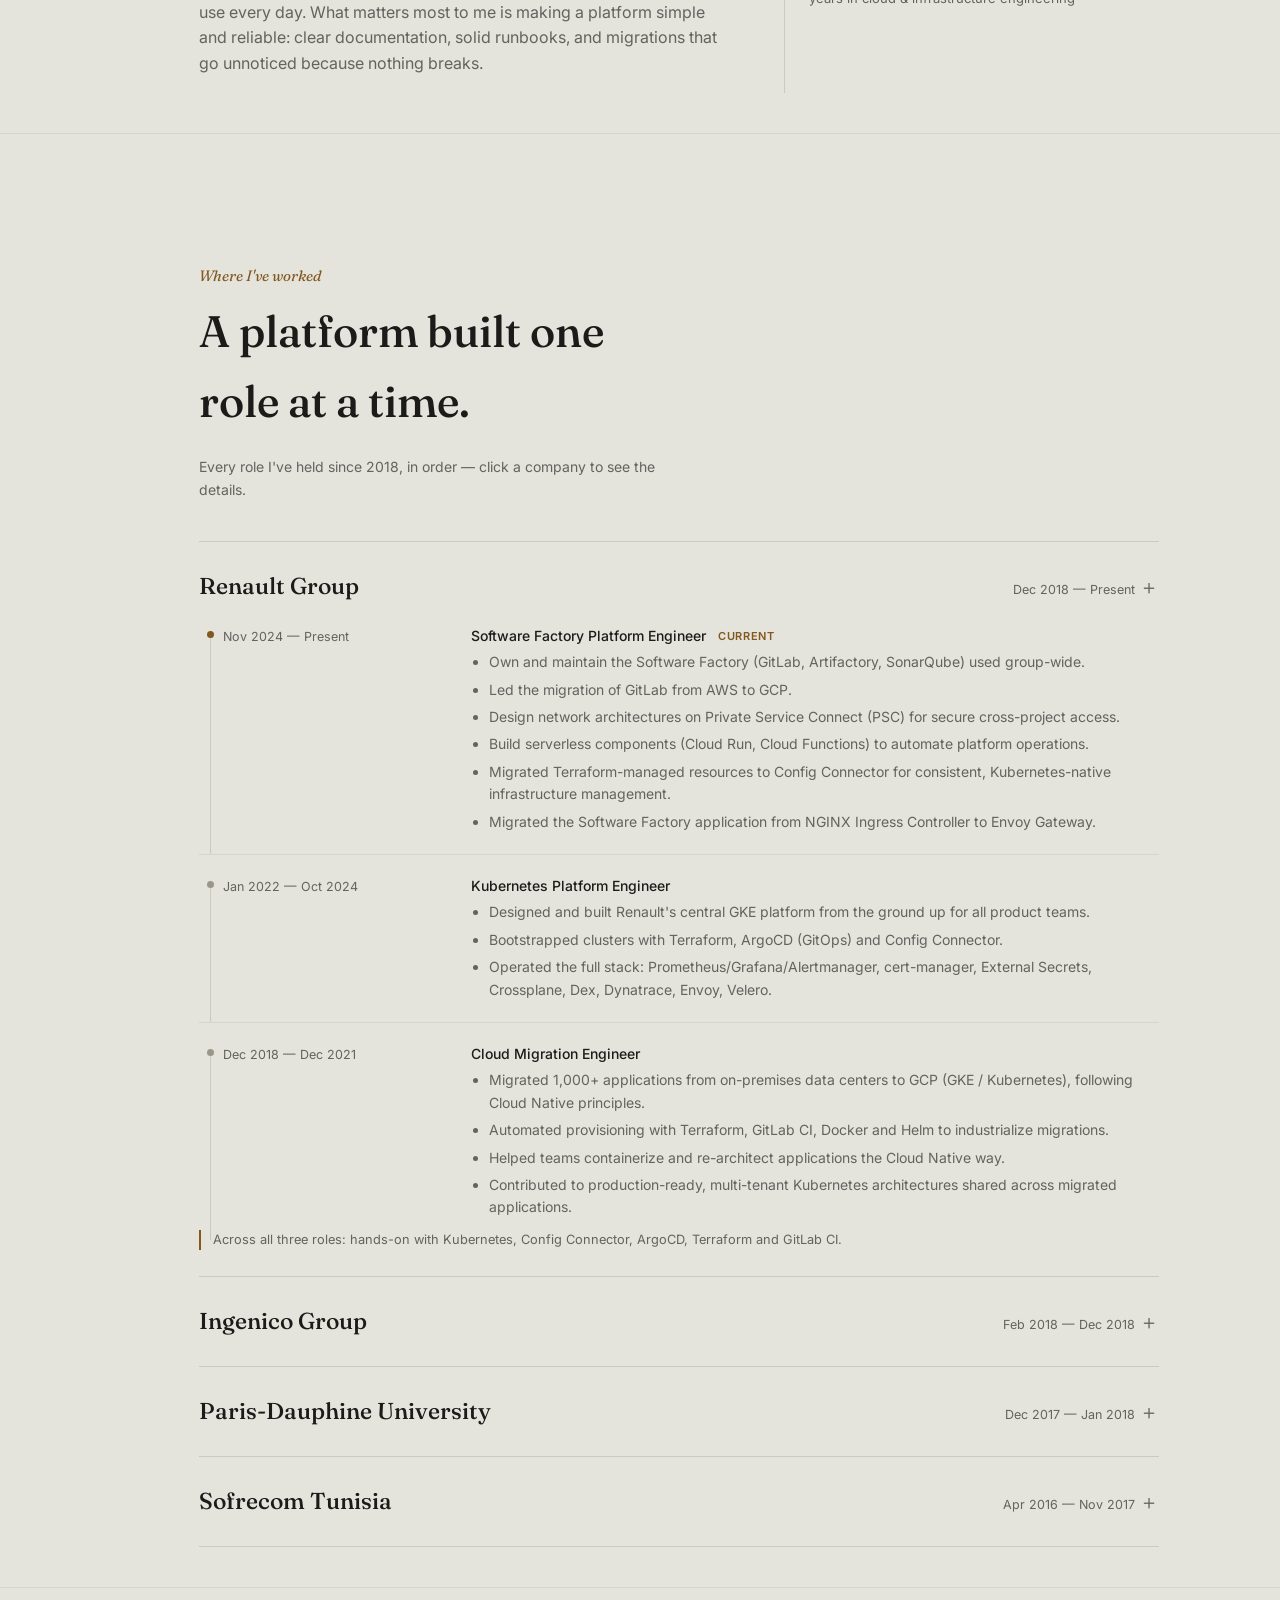
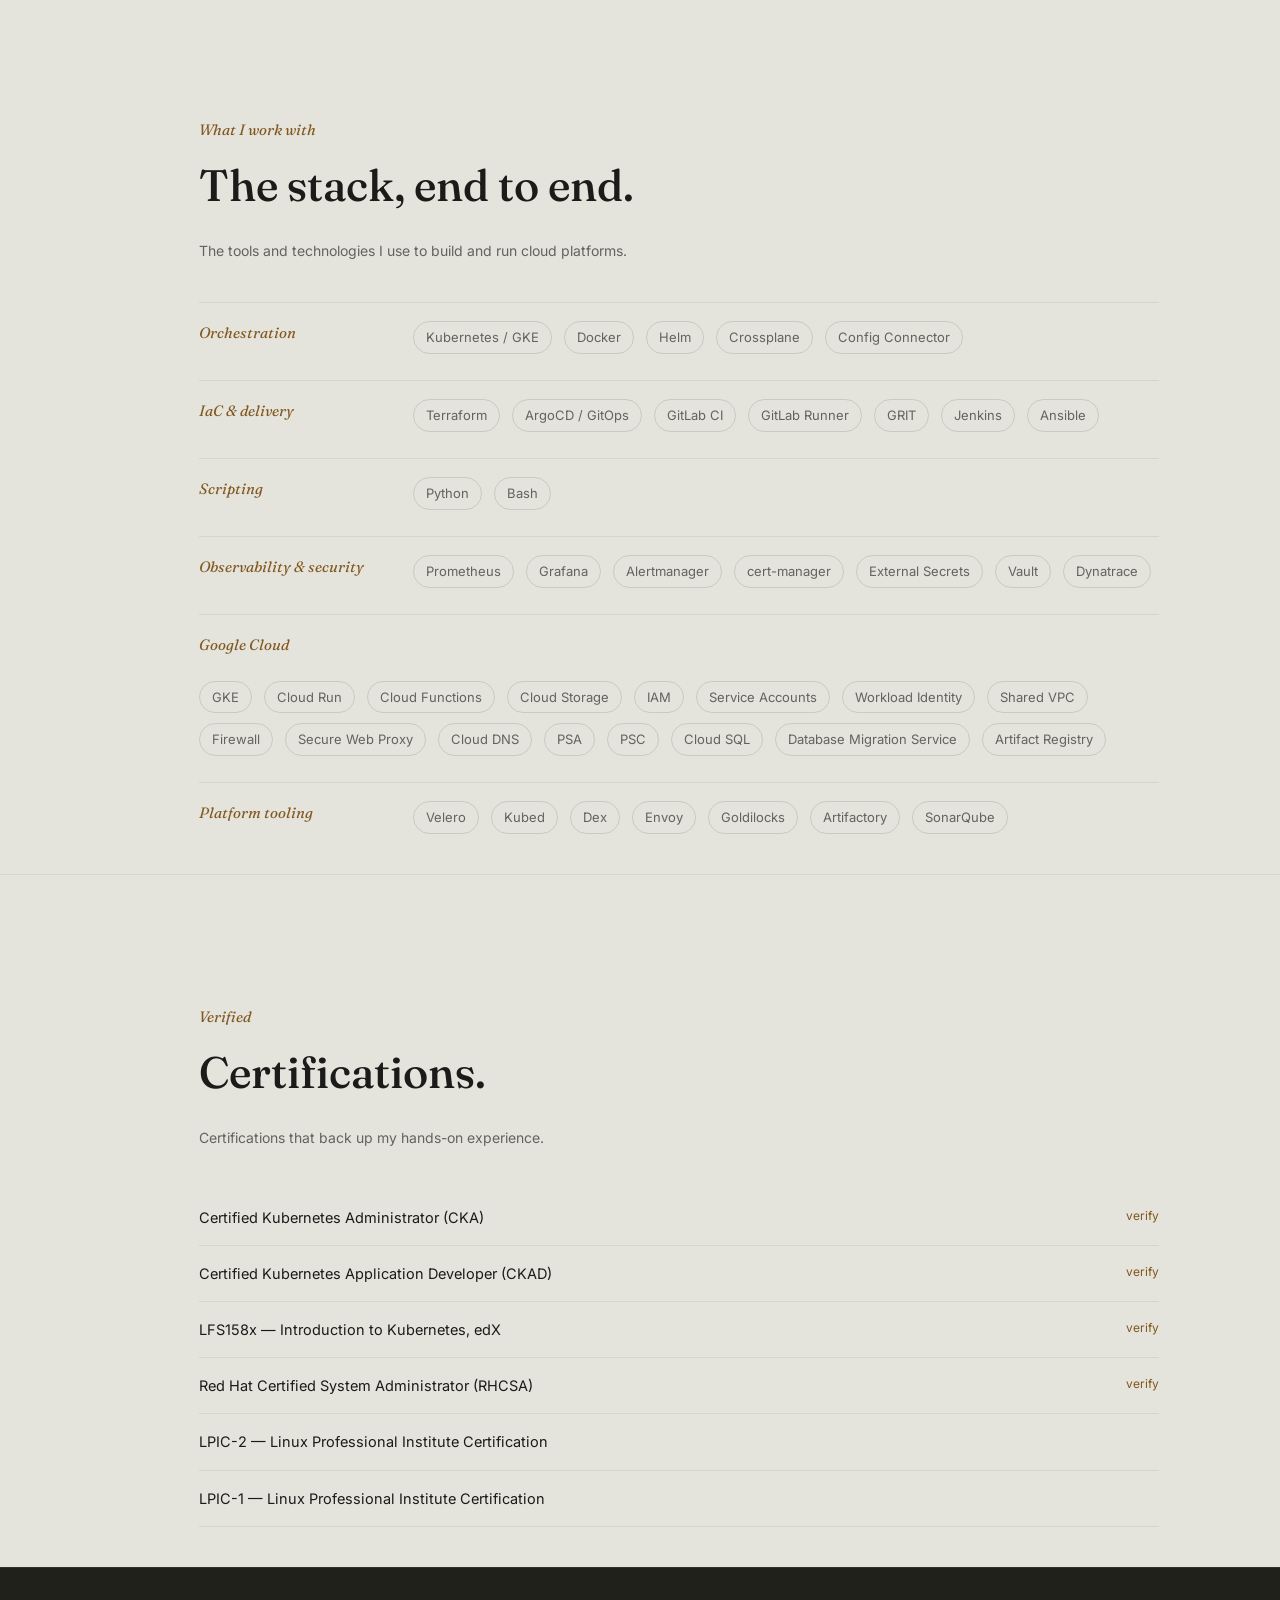
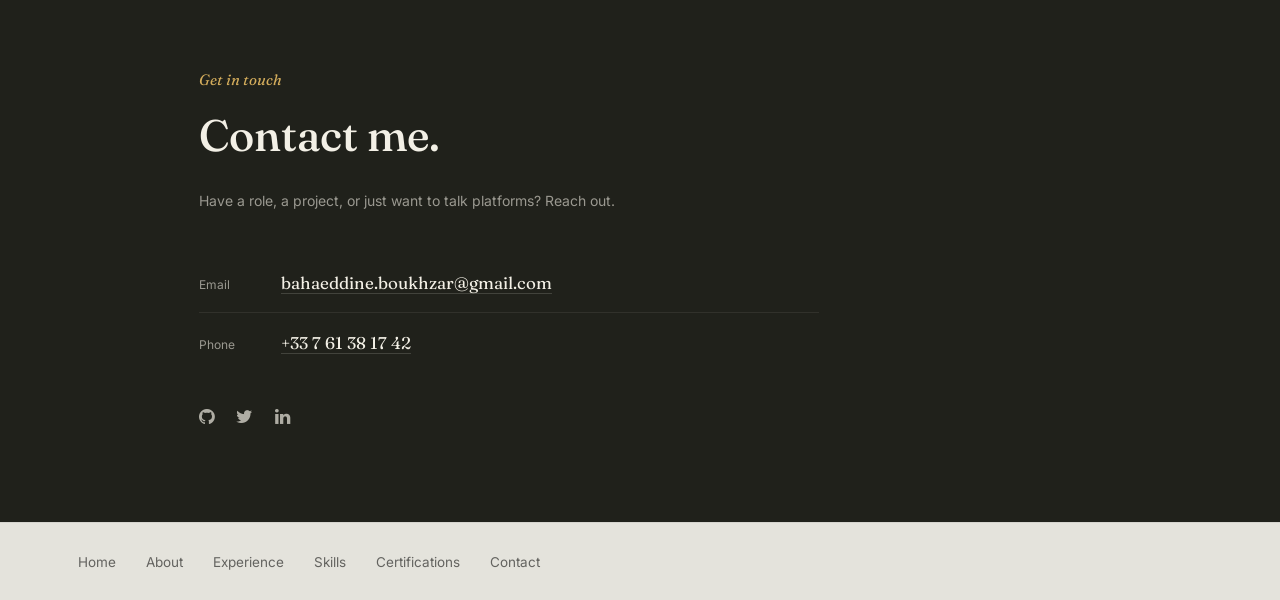
==== commit 3138b25b: "Update CV" ====
--- a/index.html
+++ b/index.html
@@ -587,18 +587,18 @@
       <img class="portrait" src="./media/images/baha2.png" alt="Baha Eddine Boukhzar">
     </div>
     <div class="eyebrow">Paris, France</div>
-    <h1 class="name">Baha Eddine<br><em>Boukhzar.</em></h1>
-    <p class="tagline">I build and run Kubernetes platforms on Google Cloud — from migrating fleets of applications to the cloud, to the infrastructure teams rely on every day.</p>
+    <h1 class="name">Baha Eddine<br><em>Boukhzar</em></h1>
+    <p class="tagline">Cloud & Kubernetes Specialist focused on Google Cloud. I guide organizations through cloud-native migrations and build robust infrastructure that engineering teams can trust.</p>
     <div class="hero-stats">
       <div class="hstat"><span class="hstat-num">~10</span><span class="hstat-lbl">years in platform eng.</span></div>
     </div>
     <div class="meta-row">
-      <a href="mailto:bahaeddine.boukhzar@gmail.com">bahaeddine.boukhzar@gmail.com</a>
+      <!-- <a href="mailto:bahaeddine.boukhzar@gmail.com">bahaeddine.boukhzar@gmail.com</a> -->
       <span>Cloud &amp; Platform Engineer @ Renault Group</span>
       <span>CKA &amp; CKAD Certified</span>
     </div>
   </div>
-  <div class="scroll-cue"><span class="line"></span> Scroll</div>
+  <!-- <div class="scroll-cue"><span class="line"></span> Scroll</div> -->
 </section>
 
 <section id="about">
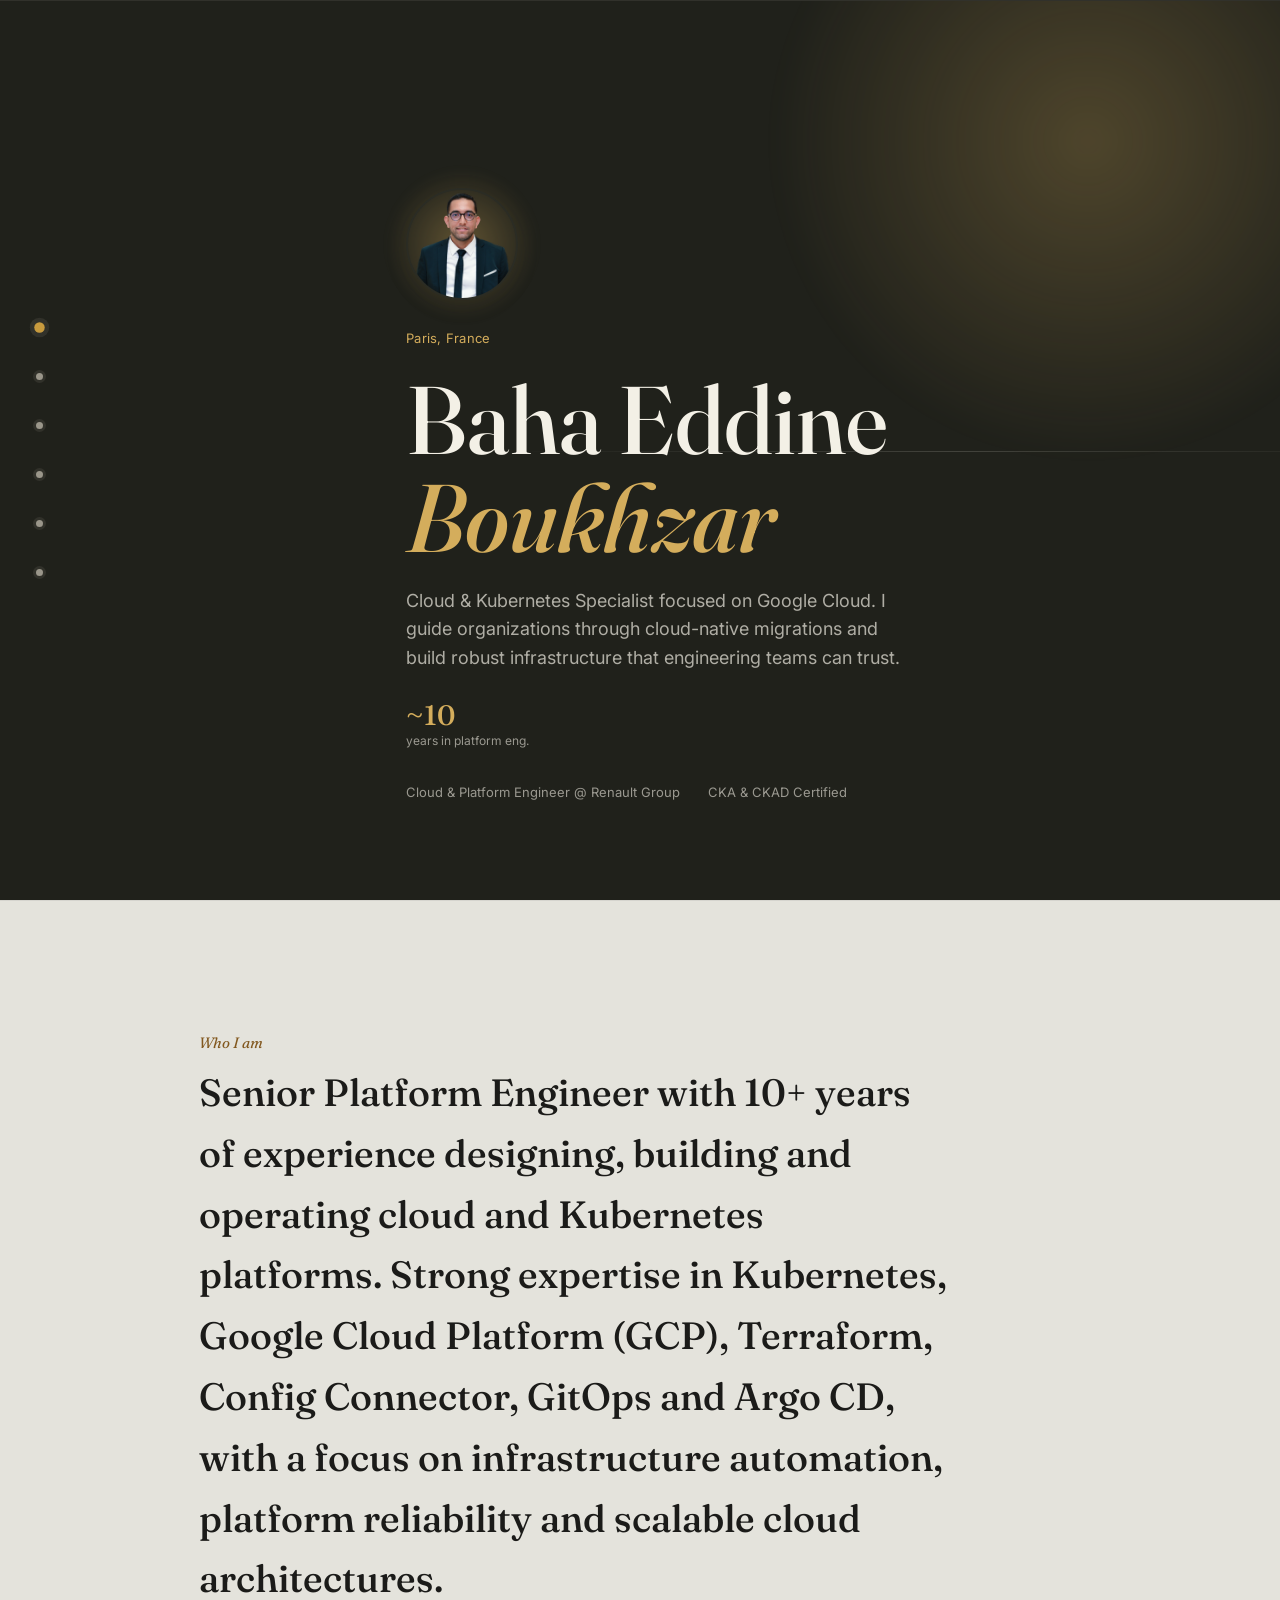
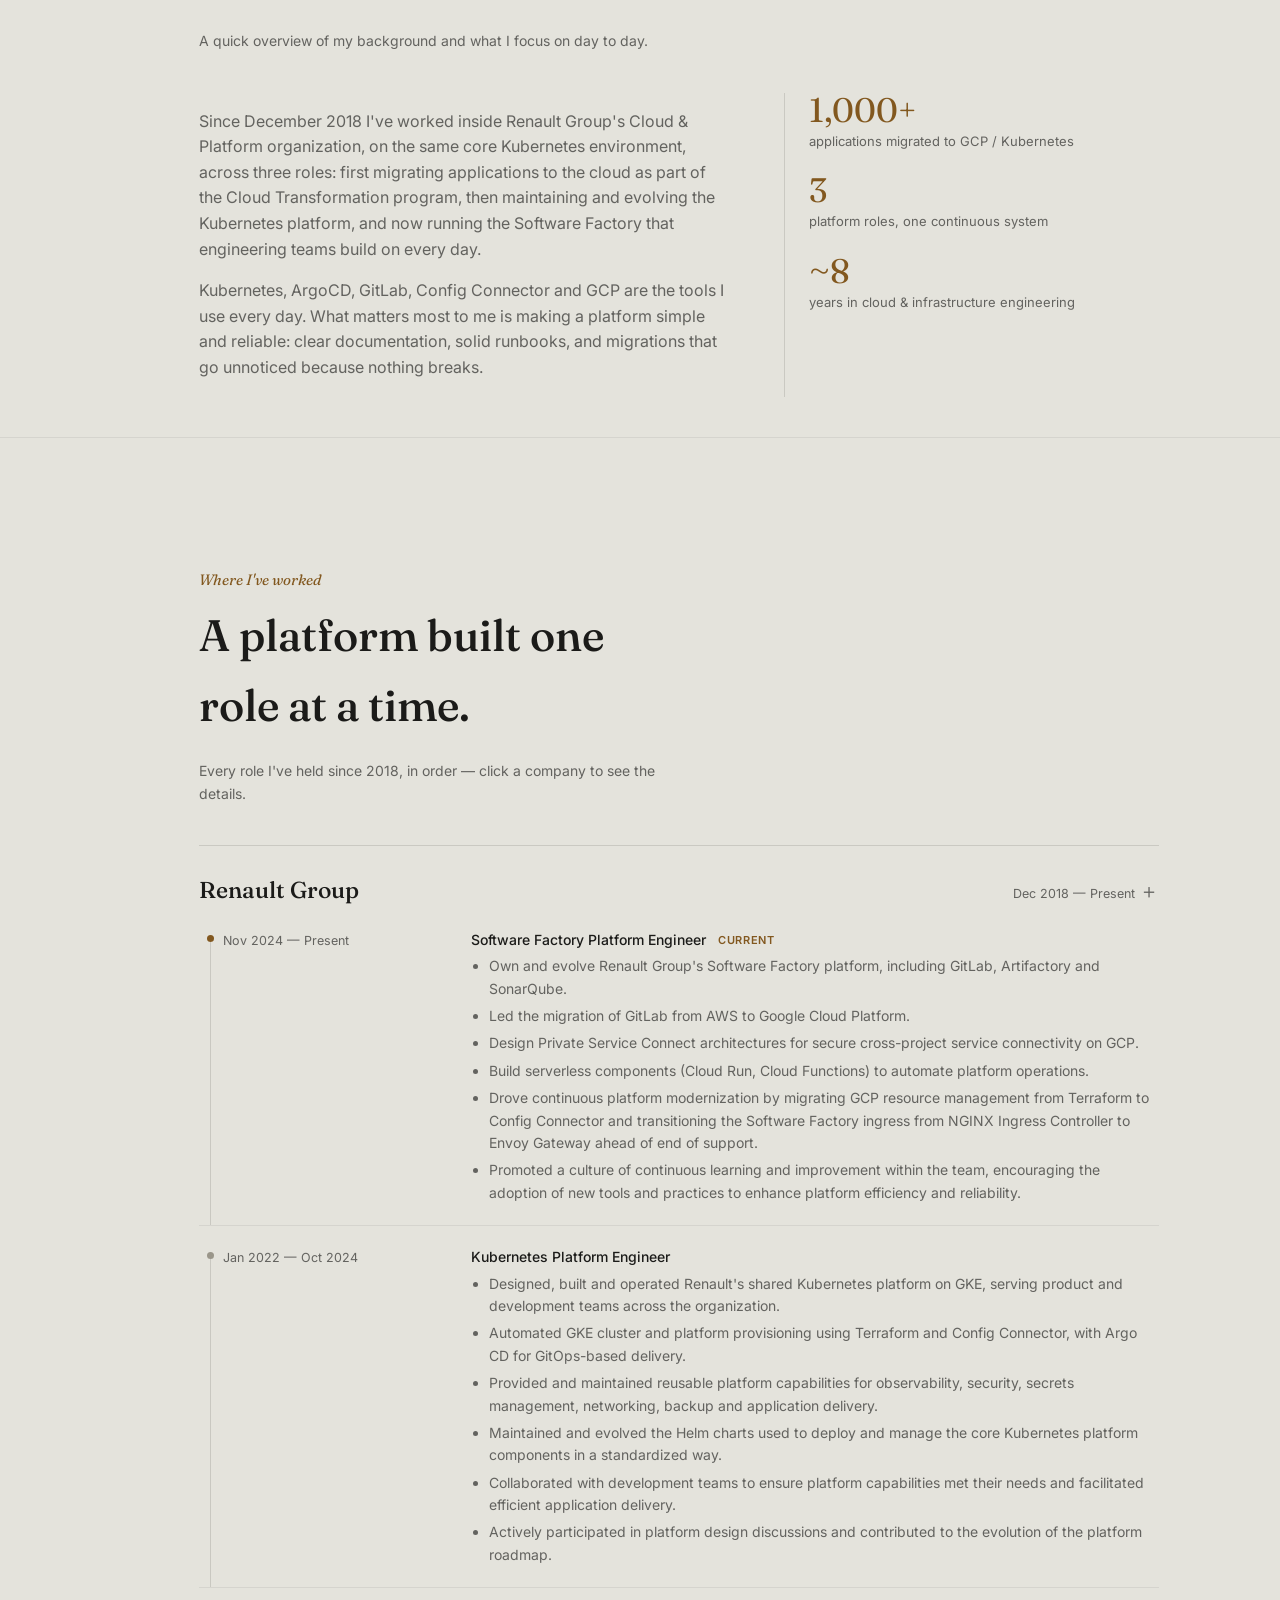
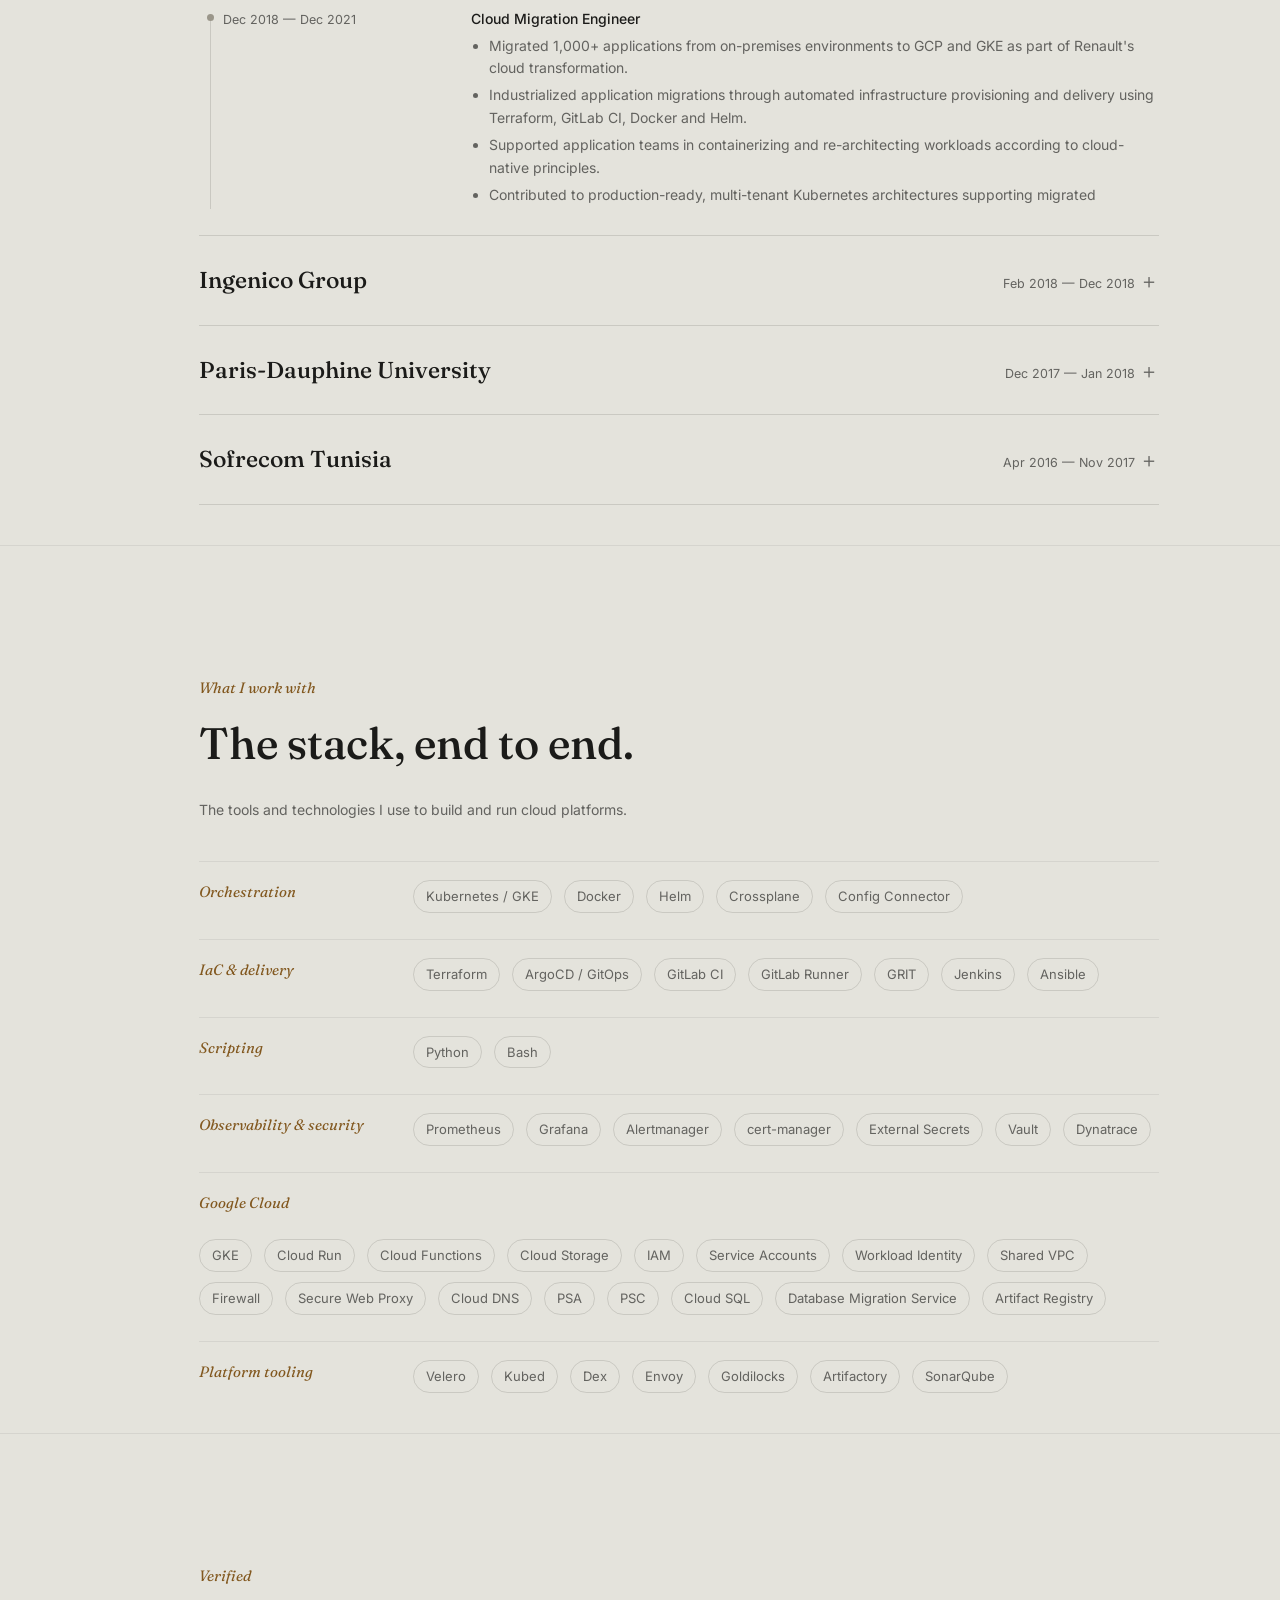
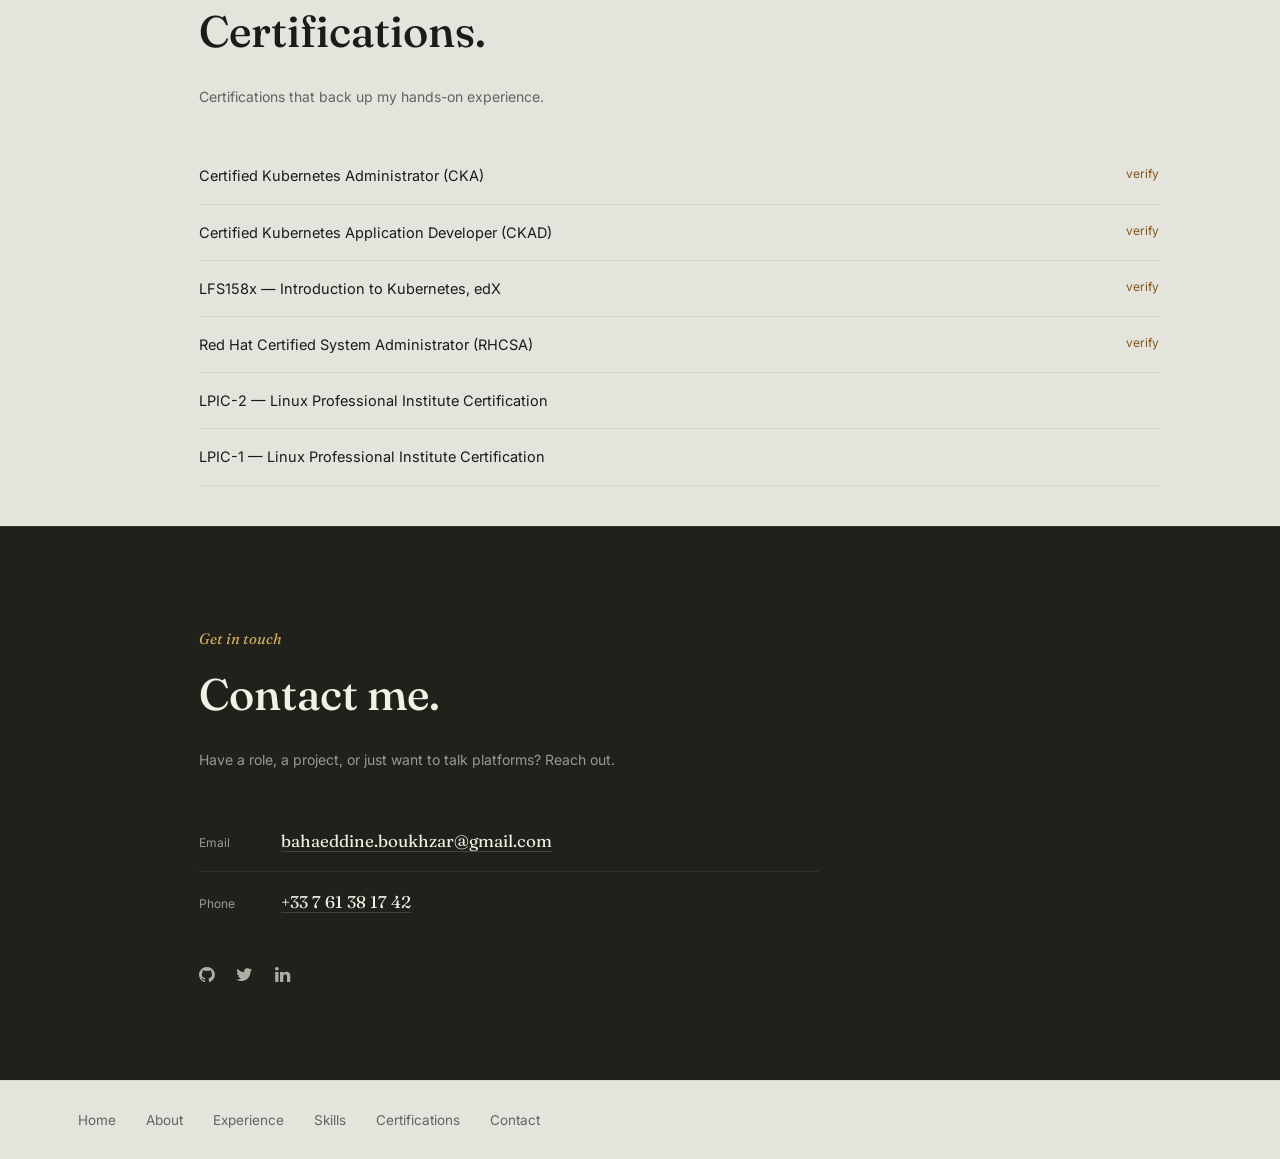
==== commit a4d62bc2: "Update CV" ====
--- a/index.html
+++ b/index.html
@@ -604,7 +604,7 @@
 <section id="about">
   <div class="wrap">
     <div class="kicker reveal">Who I am</div>
-    <h2 class="head reveal">Almost 8 years building and running Kubernetes platforms on Google Cloud — from migrating 1,000+ applications to owning the platform they run on.</h2>
+    <h2 class="head reveal">Senior Platform Engineer with 10+ years of experience designing, building and operating cloud and Kubernetes platforms. Strong expertise in Kubernetes, Google Cloud Platform (GCP), Terraform, Config Connector, GitOps and Argo CD, with a focus on infrastructure automation, platform reliability and scalable cloud architectures.</h2>
     <p class="section-summary reveal">A quick overview of my background and what I focus on day to day.</p>
     <div class="about-grid reveal">
       <div>
@@ -640,12 +640,12 @@
             <div>
               <div class="r-title">Software Factory Platform Engineer <span class="r-current">Current</span></div>
               <ul>
-                <li>Own and maintain the Software Factory (GitLab, Artifactory, SonarQube) used group-wide.</li>
-                <li>Led the migration of GitLab from AWS to GCP.</li>
-                <li>Design network architectures on Private Service Connect (PSC) for secure cross-project access.</li>
+                <li>Own and evolve Renault Group's Software Factory platform, including GitLab, Artifactory and SonarQube.</li>
+                <li>Led the migration of GitLab from AWS to Google Cloud Platform.</li>
+                <li>Design Private Service Connect architectures for secure cross-project service connectivity on GCP.</li>
                 <li>Build serverless components (Cloud Run, Cloud Functions) to automate platform operations.</li>
-                <li>Migrated Terraform-managed resources to Config Connector for consistent, Kubernetes-native infrastructure management.</li>
-                <li>Migrated the Software Factory application from NGINX Ingress Controller to Envoy Gateway.</li>
+                <li>Drove continuous platform modernization by migrating GCP resource management from Terraform to Config Connector and transitioning the Software Factory ingress from NGINX Ingress Controller to Envoy Gateway ahead of end of support.</li>
+                <li>Promoted a culture of continuous learning and improvement within the team, encouraging the adoption of new tools and practices to enhance platform efficiency and reliability.</li>
               </ul>
             </div>
           </div>
@@ -655,9 +655,12 @@
             <div>
               <div class="r-title">Kubernetes Platform Engineer</div>
               <ul>
-                <li>Designed and built Renault's central GKE platform from the ground up for all product teams.</li>
-                <li>Bootstrapped clusters with Terraform, ArgoCD (GitOps) and Config Connector.</li>
-                <li>Operated the full stack: Prometheus/Grafana/Alertmanager, cert-manager, External Secrets, Crossplane, Dex, Dynatrace, Envoy, Velero.</li>
+                <li>Designed, built and operated Renault's shared Kubernetes platform on GKE, serving product and development teams across the organization.</li>
+                <li>Automated GKE cluster and platform provisioning using Terraform and Config Connector, with Argo CD for GitOps-based delivery.</li>
+                <li>Provided and maintained reusable platform capabilities for observability, security, secrets management, networking, backup and application delivery.</li>
+                <li>Maintained and evolved the Helm charts used to deploy and manage the core Kubernetes platform components in a standardized way.</li>
+                <li>Collaborated with development teams to ensure platform capabilities met their needs and facilitated efficient application delivery.</li>
+                <li>Actively participated in platform design discussions and contributed to the evolution of the platform roadmap.</li>
               </ul>
             </div>
           </div>
@@ -667,10 +670,11 @@
             <div>
               <div class="r-title">Cloud Migration Engineer</div>
               <ul>
-                <li>Migrated 1,000+ applications from on-premises data centers to GCP (GKE / Kubernetes), following Cloud Native principles.</li>
-                <li>Automated provisioning with Terraform, GitLab CI, Docker and Helm to industrialize migrations.</li>
-                <li>Helped teams containerize and re-architect applications the Cloud Native way.</li>
-                <li>Contributed to production-ready, multi-tenant Kubernetes architectures shared across migrated applications.</li>
+                <li>Migrated 1,000+ applications from on-premises environments to GCP and GKE as part of Renault's cloud transformation.</li>
+                <li>Industrialized application migrations through automated infrastructure provisioning and delivery using Terraform, GitLab CI, Docker and Helm.</li>
+                <li>Supported application teams in containerizing and re-architecting workloads according to cloud-native principles.</li>
+                <li>Contributed to production-ready, multi-tenant Kubernetes architectures supporting migrated workloads.</li>
+                <li>Provided guidance and support to development teams during the migration process, ensuring smooth transitions and adherence to best practices.</li>
               </ul>
             </div>
           </div>
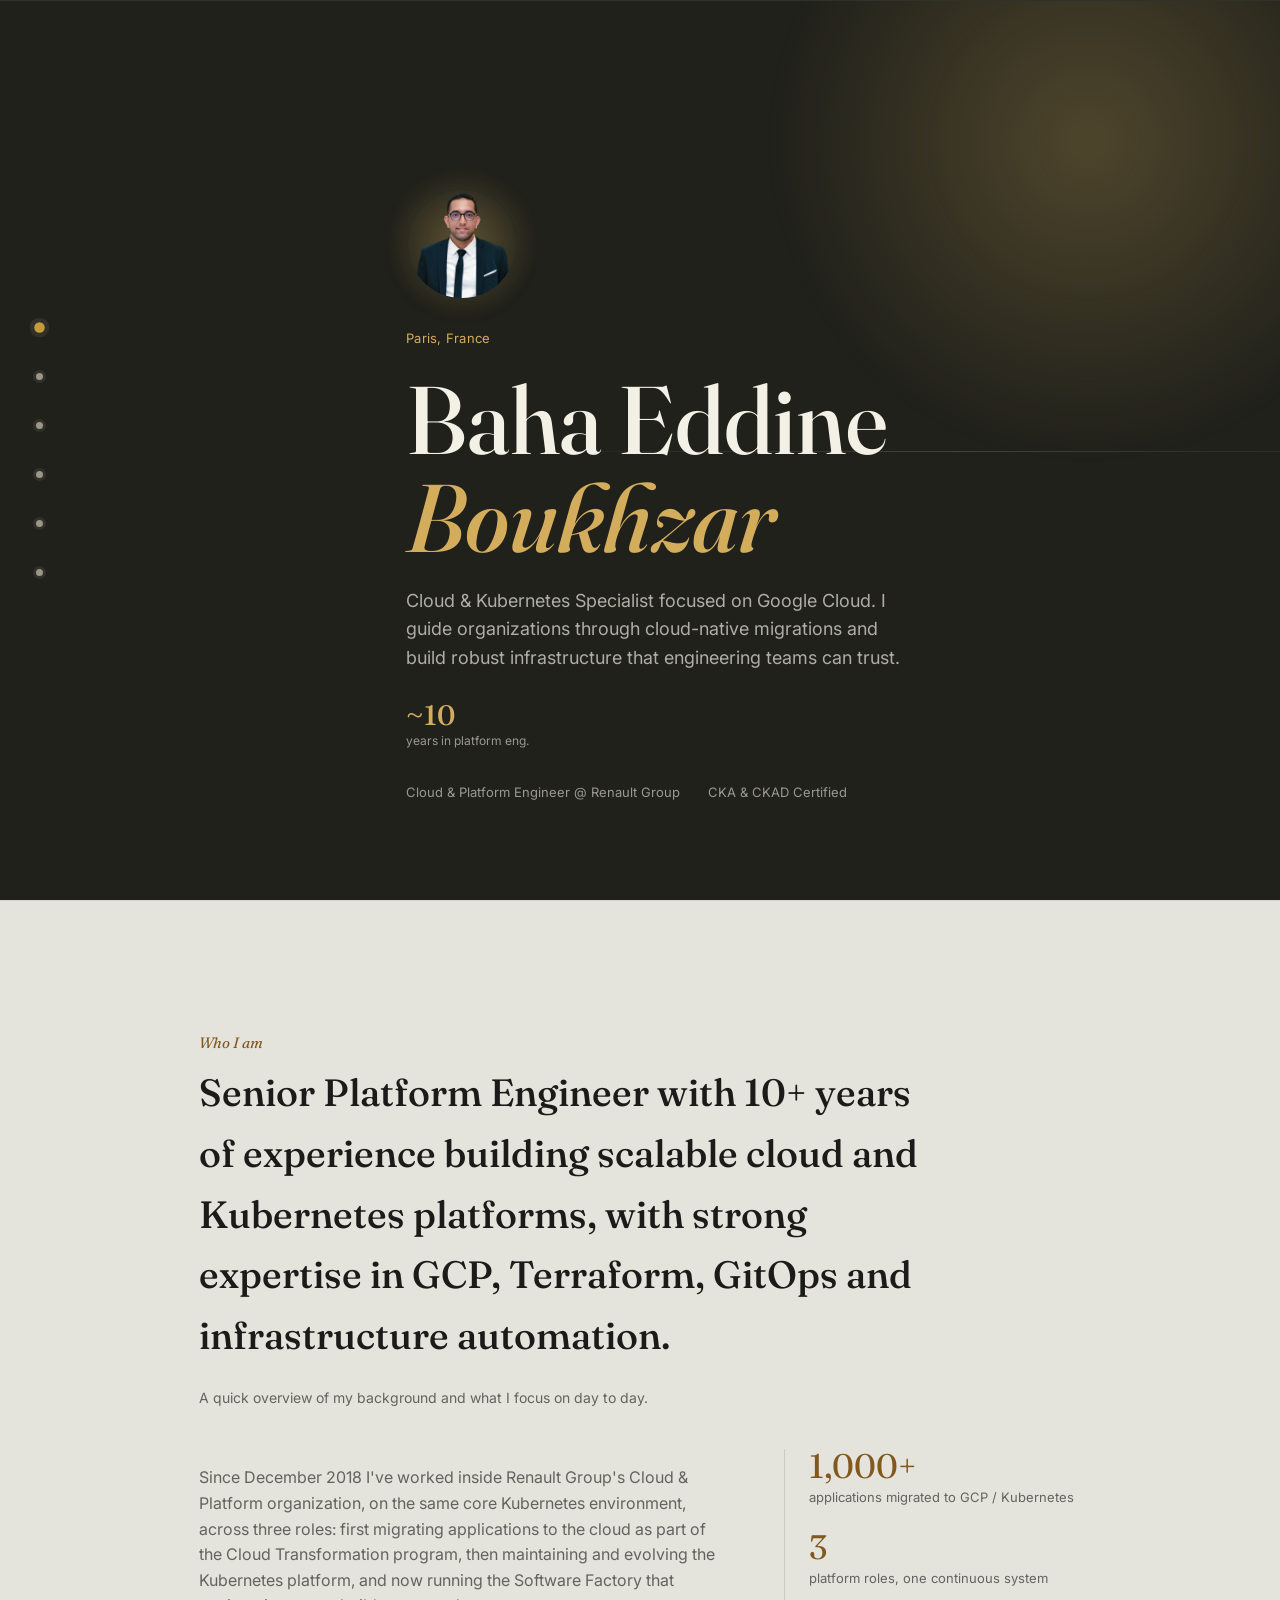
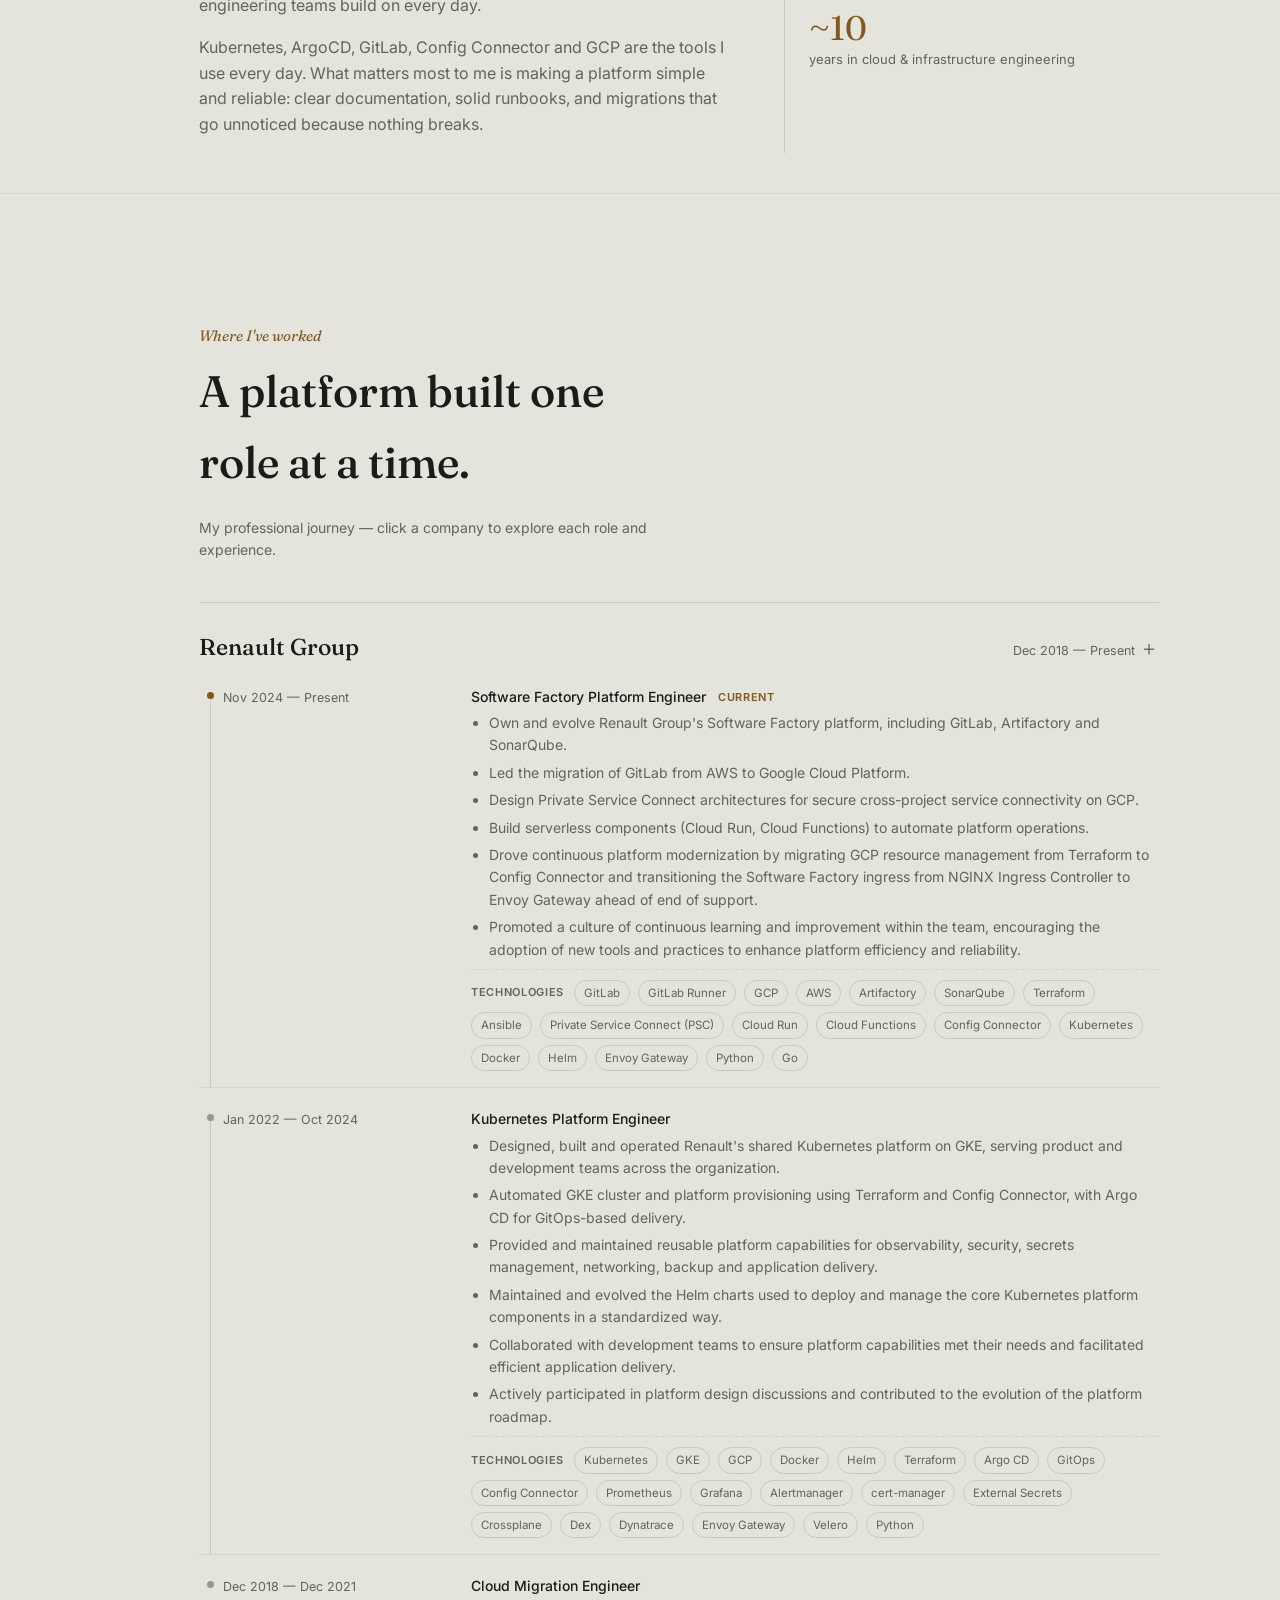
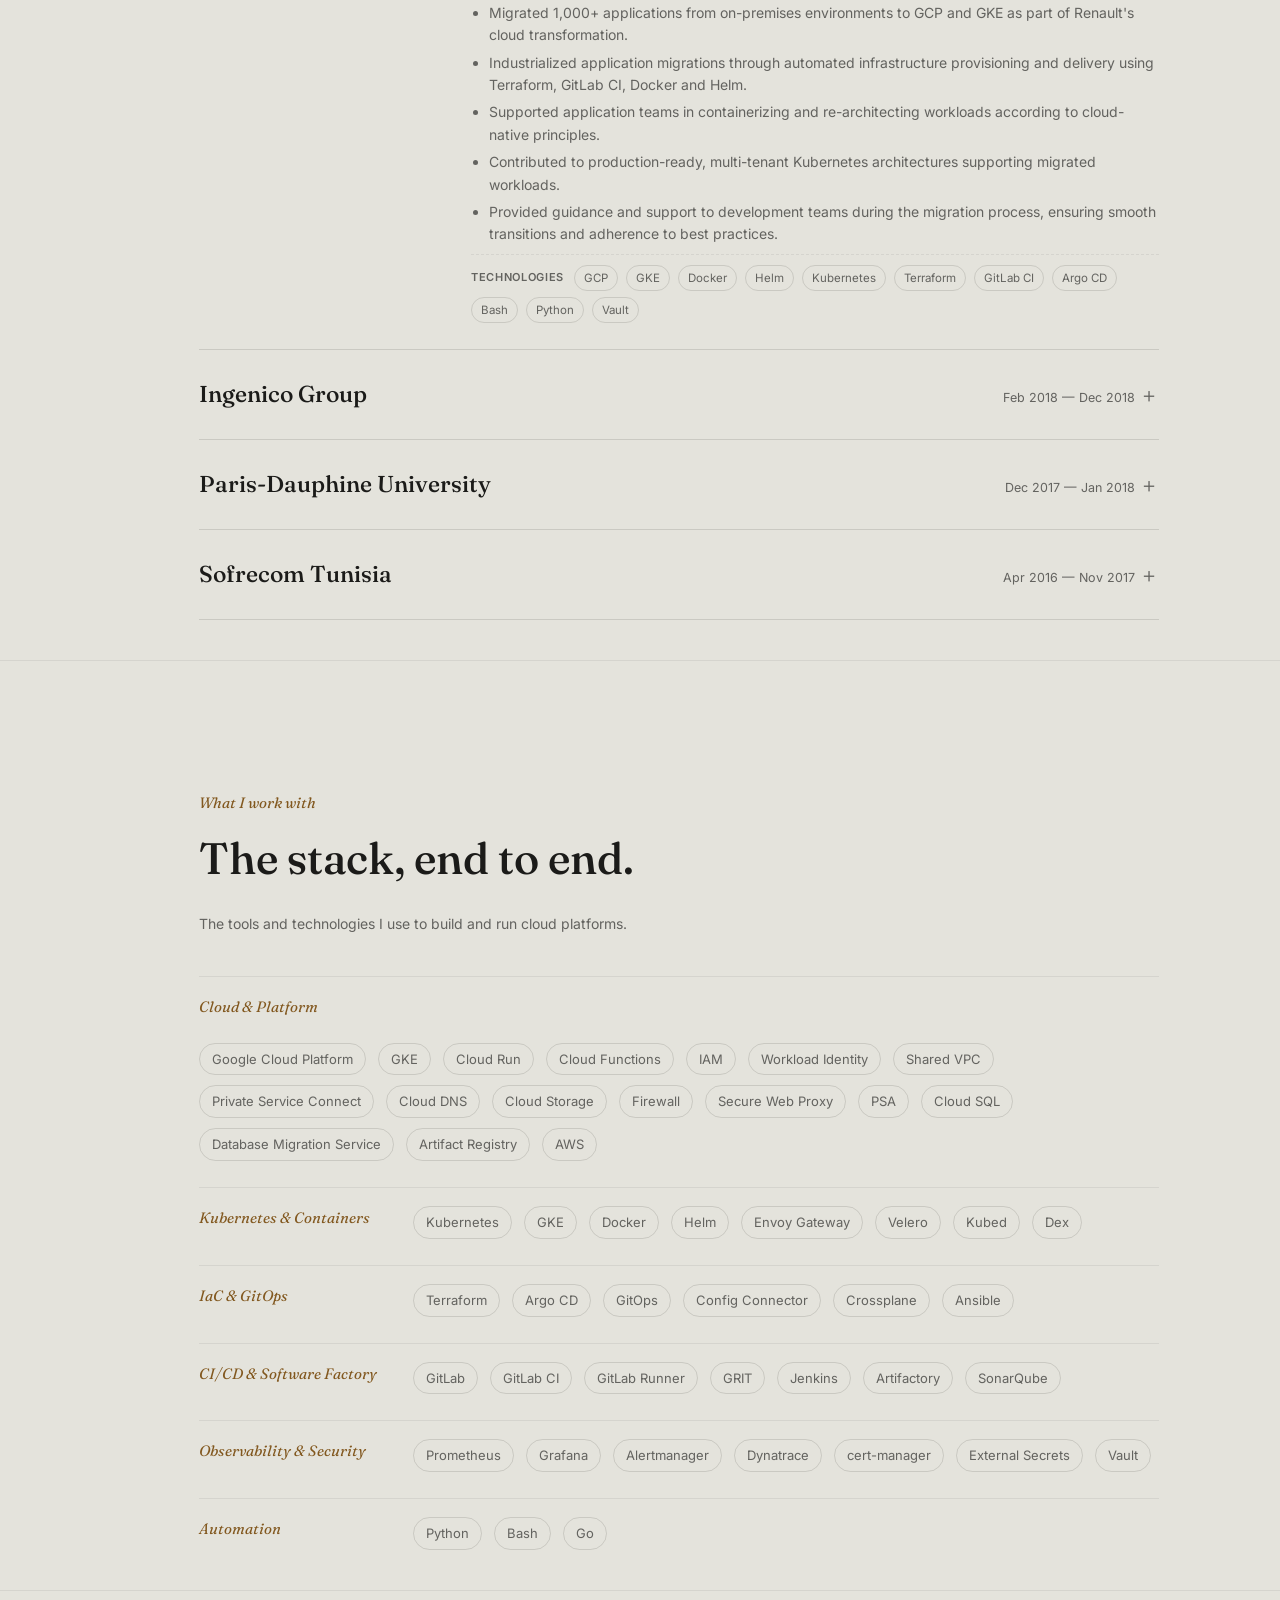
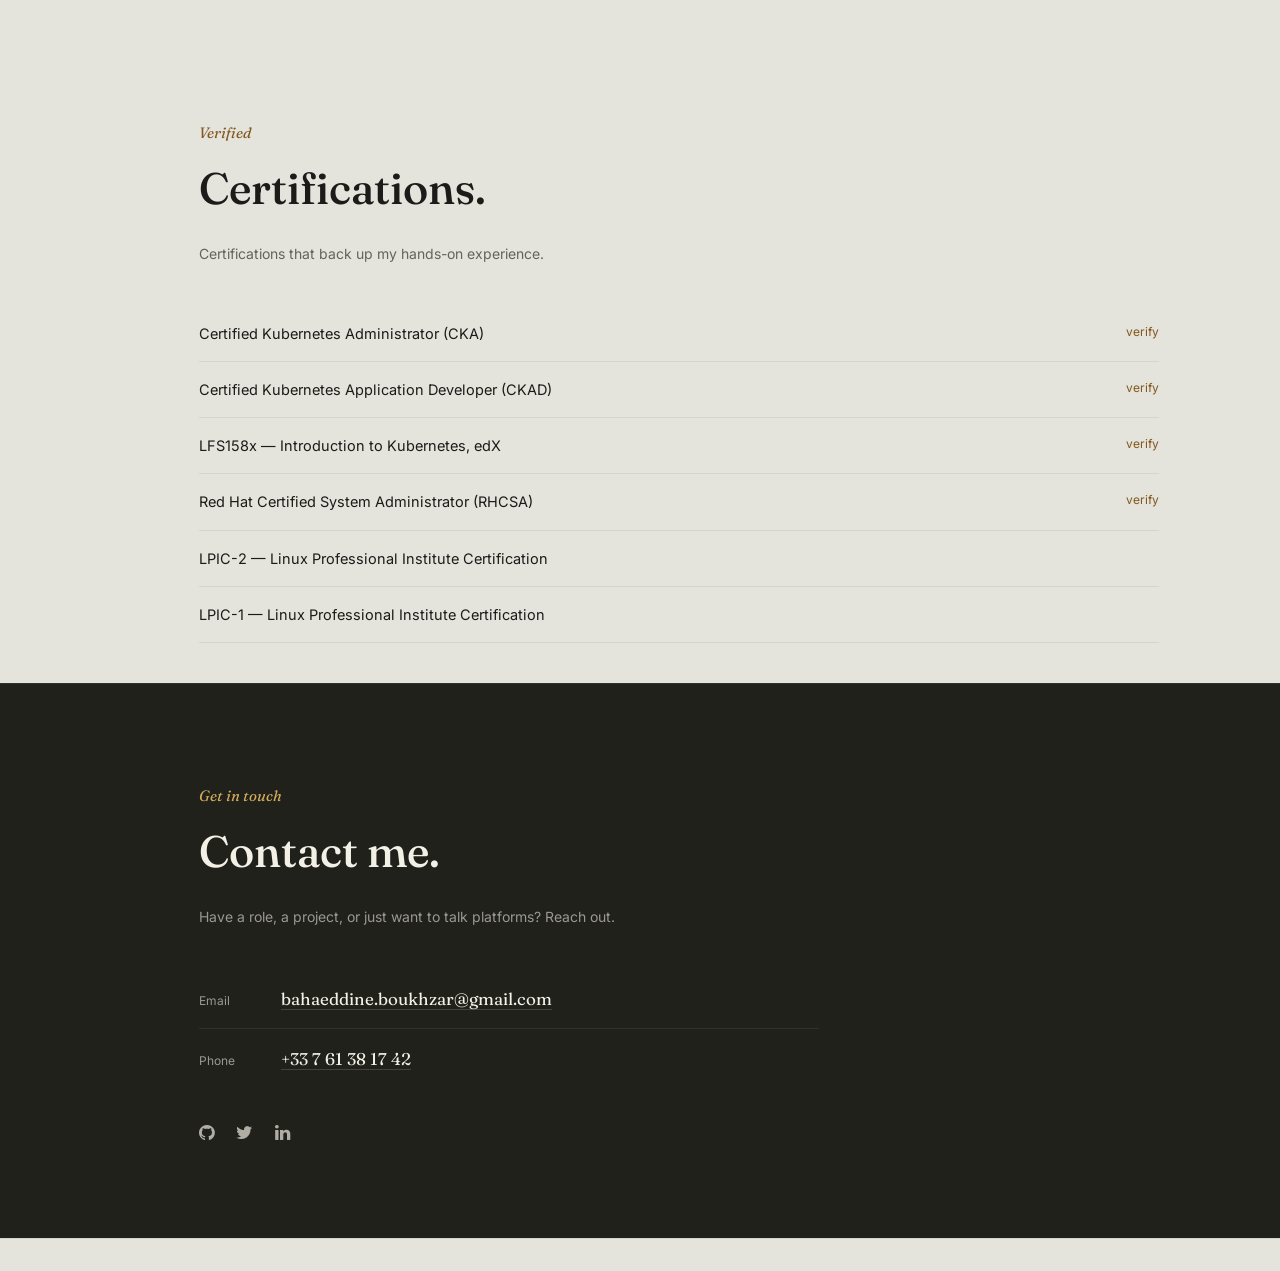
==== commit d960b0b0: "Update CV" ====
--- a/index.html
+++ b/index.html
@@ -367,7 +367,7 @@
     transition:max-height .5s ease;
   }
   .js .exp-row .exp-body{max-height:0;}
-  .js .exp-row.open .exp-body{max-height:900px;}
+  .js .exp-row.open .exp-body{max-height:1600px;} /* JS overrides this with the exact content height */
   .exp-role{
     padding-top:20px;
     display:grid;
@@ -419,6 +419,31 @@
   }
   @media (max-width:640px){ .exp-role{grid-template-columns:1fr;} }
   .exp-toggle{color:var(--ink-faint); font-size:20px; font-family:var(--serif);}
+  .r-tech{
+    grid-column:1/-1;
+    margin-top:8px;
+    padding-top:10px;
+    border-top:1px dashed var(--line-soft);
+    display:flex;
+    flex-wrap:wrap;
+    gap:6px 8px;
+    align-items:center;
+  }
+  .r-tech-label{
+    font-size:11px;
+    font-weight:600;
+    letter-spacing:.06em;
+    text-transform:uppercase;
+    color:var(--ink-faint);
+    margin-right:2px;
+  }
+  .r-tech .tech-tag{
+    font-size:11.5px;
+    color:var(--ink-dim);
+    border:1px solid var(--line);
+    padding:3px 9px;
+    border-radius:999px;
+  }
 
   /* skills */
   .skill-cats{display:flex; flex-direction:column; gap:26px;}
@@ -604,7 +629,7 @@
 <section id="about">
   <div class="wrap">
     <div class="kicker reveal">Who I am</div>
-    <h2 class="head reveal">Senior Platform Engineer with 10+ years of experience designing, building and operating cloud and Kubernetes platforms. Strong expertise in Kubernetes, Google Cloud Platform (GCP), Terraform, Config Connector, GitOps and Argo CD, with a focus on infrastructure automation, platform reliability and scalable cloud architectures.</h2>
+    <h2 class="head reveal">Senior Platform Engineer with 10+ years of experience building scalable cloud and Kubernetes platforms, with strong expertise in GCP, Terraform, GitOps and infrastructure automation.</h2>
     <p class="section-summary reveal">A quick overview of my background and what I focus on day to day.</p>
     <div class="about-grid reveal">
       <div>
@@ -614,7 +639,7 @@
       <div class="stat-list">
         <div><div class="num">1,000+</div><div class="lbl">applications migrated to GCP / Kubernetes</div></div>
         <div><div class="num">3</div><div class="lbl">platform roles, one continuous system</div></div>
-        <div><div class="num">~8</div><div class="lbl">years in cloud &amp; infrastructure engineering</div></div>
+        <div><div class="num">~10</div><div class="lbl">years in cloud &amp; infrastructure engineering</div></div>
       </div>
     </div>
   </div>
@@ -624,7 +649,7 @@
   <div class="wrap">
     <div class="kicker reveal">Where I've worked</div>
     <h2 class="head reveal">A platform built one role at a time.</h2>
-    <p class="section-summary reveal">Every role I've held since 2018, in order — click a company to see the details.</p>
+    <p class="section-summary reveal">My professional journey — click a company to explore each role and experience.</p>
 
     <div class="exp-index reveal">
 
@@ -647,6 +672,7 @@
                 <li>Drove continuous platform modernization by migrating GCP resource management from Terraform to Config Connector and transitioning the Software Factory ingress from NGINX Ingress Controller to Envoy Gateway ahead of end of support.</li>
                 <li>Promoted a culture of continuous learning and improvement within the team, encouraging the adoption of new tools and practices to enhance platform efficiency and reliability.</li>
               </ul>
+              <div class="r-tech"><span class="r-tech-label">Technologies</span><span class="tech-tag">GitLab</span><span class="tech-tag">GitLab Runner</span><span class="tech-tag">GCP</span><span class="tech-tag">AWS</span><span class="tech-tag">Artifactory</span><span class="tech-tag">SonarQube</span><span class="tech-tag">Terraform</span><span class="tech-tag">Ansible</span><span class="tech-tag">Private Service Connect (PSC)</span><span class="tech-tag">Cloud Run</span><span class="tech-tag">Cloud Functions</span><span class="tech-tag">Config Connector</span><span class="tech-tag">Kubernetes</span><span class="tech-tag">Docker</span><span class="tech-tag">Helm</span><span class="tech-tag">Envoy Gateway</span><span class="tech-tag">Python</span><span class="tech-tag">Go</span></div>
             </div>
           </div>
 
@@ -662,6 +688,7 @@
                 <li>Collaborated with development teams to ensure platform capabilities met their needs and facilitated efficient application delivery.</li>
                 <li>Actively participated in platform design discussions and contributed to the evolution of the platform roadmap.</li>
               </ul>
+              <div class="r-tech"><span class="r-tech-label">Technologies</span><span class="tech-tag">Kubernetes</span><span class="tech-tag">GKE</span><span class="tech-tag">GCP</span><span class="tech-tag">Docker</span><span class="tech-tag">Helm</span><span class="tech-tag">Terraform</span><span class="tech-tag">Argo CD</span><span class="tech-tag">GitOps</span><span class="tech-tag">Config Connector</span><span class="tech-tag">Prometheus</span><span class="tech-tag">Grafana</span><span class="tech-tag">Alertmanager</span><span class="tech-tag">cert-manager</span><span class="tech-tag">External Secrets</span><span class="tech-tag">Crossplane</span><span class="tech-tag">Dex</span><span class="tech-tag">Dynatrace</span><span class="tech-tag">Envoy Gateway</span><span class="tech-tag">Velero</span><span class="tech-tag">Python</span></div>
             </div>
           </div>
 
@@ -676,10 +703,9 @@
                 <li>Contributed to production-ready, multi-tenant Kubernetes architectures supporting migrated workloads.</li>
                 <li>Provided guidance and support to development teams during the migration process, ensuring smooth transitions and adherence to best practices.</li>
               </ul>
+              <div class="r-tech"><span class="r-tech-label">Technologies</span><span class="tech-tag">GCP</span><span class="tech-tag">GKE</span><span class="tech-tag">Docker</span><span class="tech-tag">Helm</span><span class="tech-tag">Kubernetes</span><span class="tech-tag">Terraform</span><span class="tech-tag">GitLab CI</span><span class="tech-tag">Argo CD</span><span class="tech-tag">Bash</span><span class="tech-tag">Python</span><span class="tech-tag">Vault</span></div>
             </div>
           </div>
-
-          <div class="exp-note">Across all three roles: hands-on with Kubernetes, Config Connector, ArgoCD, Terraform and GitLab CI.</div>
         </div>
       </div>
 
@@ -697,6 +723,7 @@
                 <li>Automated migration of Java, Python and C projects to Bitbucket.</li>
                 <li>Moved the Ingenico Build System from Vagrant to Docker.</li>
               </ul>
+              <div class="r-tech"><span class="r-tech-label">Technologies</span><span class="tech-tag">Jenkins</span><span class="tech-tag">Nexus</span><span class="tech-tag">Docker</span><span class="tech-tag">Vagrant</span><span class="tech-tag">Maven</span><span class="tech-tag">Gradle</span><span class="tech-tag">Java</span><span class="tech-tag">Python</span><span class="tech-tag">C</span><span class="tech-tag">Bitbucket</span></div>
             </div>
           </div>
         </div>
@@ -715,6 +742,7 @@
                 <li>Automated deployment of the Dauphine EBX solution with shell scripts and a versioned Docker image.</li>
                 <li>Wrote an Ansible playbook to install and configure Oracle DB on RedHat.</li>
               </ul>
+              <div class="r-tech"><span class="r-tech-label">Technologies</span><span class="tech-tag">Shell</span><span class="tech-tag">Docker</span><span class="tech-tag">Ansible</span><span class="tech-tag">Oracle Database</span><span class="tech-tag">Red Hat Enterprise Linux</span></div>
             </div>
           </div>
         </div>
@@ -733,6 +761,7 @@
                 <li>Administered Orange Infra RedHat platforms and led the 2017 roadmap delivery.</li>
                 <li>Ran on-site workshops and acceptance tests with Orange subsidiaries.</li>
               </ul>
+              <div class="r-tech"><span class="r-tech-label">Technologies</span><span class="tech-tag">Red Hat Enterprise Linux</span><span class="tech-tag">Linux Administration</span></div>
             </div>
           </div>
         </div>
@@ -749,28 +778,28 @@
     <p class="section-summary reveal">The tools and technologies I use to build and run cloud platforms.</p>
     <div class="skill-cats reveal">
       <div class="skill-cat">
-        <div class="cat-name">Orchestration</div>
-        <div class="tags"><span class="tag">Kubernetes / GKE</span><span class="tag">Docker</span><span class="tag">Helm</span><span class="tag">Crossplane</span><span class="tag">Config Connector</span></div>
+        <div class="cat-name">Cloud &amp; Platform</div>
+        <div class="tags"><span class="tag">Google Cloud Platform</span><span class="tag">GKE</span><span class="tag">Cloud Run</span><span class="tag">Cloud Functions</span><span class="tag">IAM</span><span class="tag">Workload Identity</span><span class="tag">Shared VPC</span><span class="tag">Private Service Connect</span><span class="tag">Cloud DNS</span><span class="tag">Cloud Storage</span><span class="tag">Firewall</span><span class="tag">Secure Web Proxy</span><span class="tag">PSA</span><span class="tag">Cloud SQL</span><span class="tag">Database Migration Service</span><span class="tag">Artifact Registry</span><span class="tag">AWS</span></div>
       </div>
       <div class="skill-cat">
-        <div class="cat-name">IaC &amp; delivery</div>
-        <div class="tags"><span class="tag">Terraform</span><span class="tag">ArgoCD / GitOps</span><span class="tag">GitLab CI</span><span class="tag">GitLab Runner</span><span class="tag">GRIT</span><span class="tag">Jenkins</span><span class="tag">Ansible</span></div>
+        <div class="cat-name">Kubernetes &amp; Containers</div>
+        <div class="tags"><span class="tag">Kubernetes</span><span class="tag">GKE</span><span class="tag">Docker</span><span class="tag">Helm</span><span class="tag">Envoy Gateway</span><span class="tag">Velero</span><span class="tag">Kubed</span><span class="tag">Dex</span></div>
       </div>
       <div class="skill-cat">
-        <div class="cat-name">Scripting</div>
-        <div class="tags"><span class="tag">Python</span><span class="tag">Bash</span></div>
+        <div class="cat-name">IaC &amp; GitOps</div>
+        <div class="tags"><span class="tag">Terraform</span><span class="tag">Argo CD</span><span class="tag">GitOps</span><span class="tag">Config Connector</span><span class="tag">Crossplane</span><span class="tag">Ansible</span></div>
       </div>
       <div class="skill-cat">
-        <div class="cat-name">Observability &amp; security</div>
-        <div class="tags"><span class="tag">Prometheus</span><span class="tag">Grafana</span><span class="tag">Alertmanager</span><span class="tag">cert-manager</span><span class="tag">External Secrets</span><span class="tag">Vault</span><span class="tag">Dynatrace</span></div>
+        <div class="cat-name">CI/CD &amp; Software Factory</div>
+        <div class="tags"><span class="tag">GitLab</span><span class="tag">GitLab CI</span><span class="tag">GitLab Runner</span><span class="tag">GRIT</span><span class="tag">Jenkins</span><span class="tag">Artifactory</span><span class="tag">SonarQube</span></div>
       </div>
       <div class="skill-cat">
-        <div class="cat-name">Google Cloud</div>
-        <div class="tags"><span class="tag">GKE</span><span class="tag">Cloud Run</span><span class="tag">Cloud Functions</span><span class="tag">Cloud Storage</span><span class="tag">IAM</span><span class="tag">Service Accounts</span><span class="tag">Workload Identity</span><span class="tag">Shared VPC</span><span class="tag">Firewall</span><span class="tag">Secure Web Proxy</span><span class="tag">Cloud DNS</span><span class="tag">PSA</span><span class="tag">PSC</span><span class="tag">Cloud SQL</span><span class="tag">Database Migration Service</span><span class="tag">Artifact Registry</span></div>
+        <div class="cat-name">Observability &amp; Security</div>
+        <div class="tags"><span class="tag">Prometheus</span><span class="tag">Grafana</span><span class="tag">Alertmanager</span><span class="tag">Dynatrace</span><span class="tag">cert-manager</span><span class="tag">External Secrets</span><span class="tag">Vault</span></div>
       </div>
       <div class="skill-cat">
-        <div class="cat-name">Platform tooling</div>
-        <div class="tags"><span class="tag">Velero</span><span class="tag">Kubed</span><span class="tag">Dex</span><span class="tag">Envoy</span><span class="tag">Goldilocks</span><span class="tag">Artifactory</span><span class="tag">SonarQube</span></div>
+        <div class="cat-name">Automation</div>
+        <div class="tags"><span class="tag">Python</span><span class="tag">Bash</span><span class="tag">Go</span></div>
       </div>
     </div>
   </div>
@@ -861,10 +890,15 @@
   // expandable experience rows
   document.querySelectorAll('[data-exp]').forEach(row=>{
     const top = row.querySelector('.exp-top');
+    const body = row.querySelector('.exp-body');
+    const sync = () => { body.style.maxHeight = row.classList.contains('open') ? body.scrollHeight + 'px' : ''; };
+    sync();
     top.addEventListener('click', ()=>{
       const isOpen = row.classList.toggle('open');
       top.setAttribute('aria-expanded', String(isOpen));
+      sync();
     });
+    window.addEventListener('resize', sync);
   });
 </script>
 
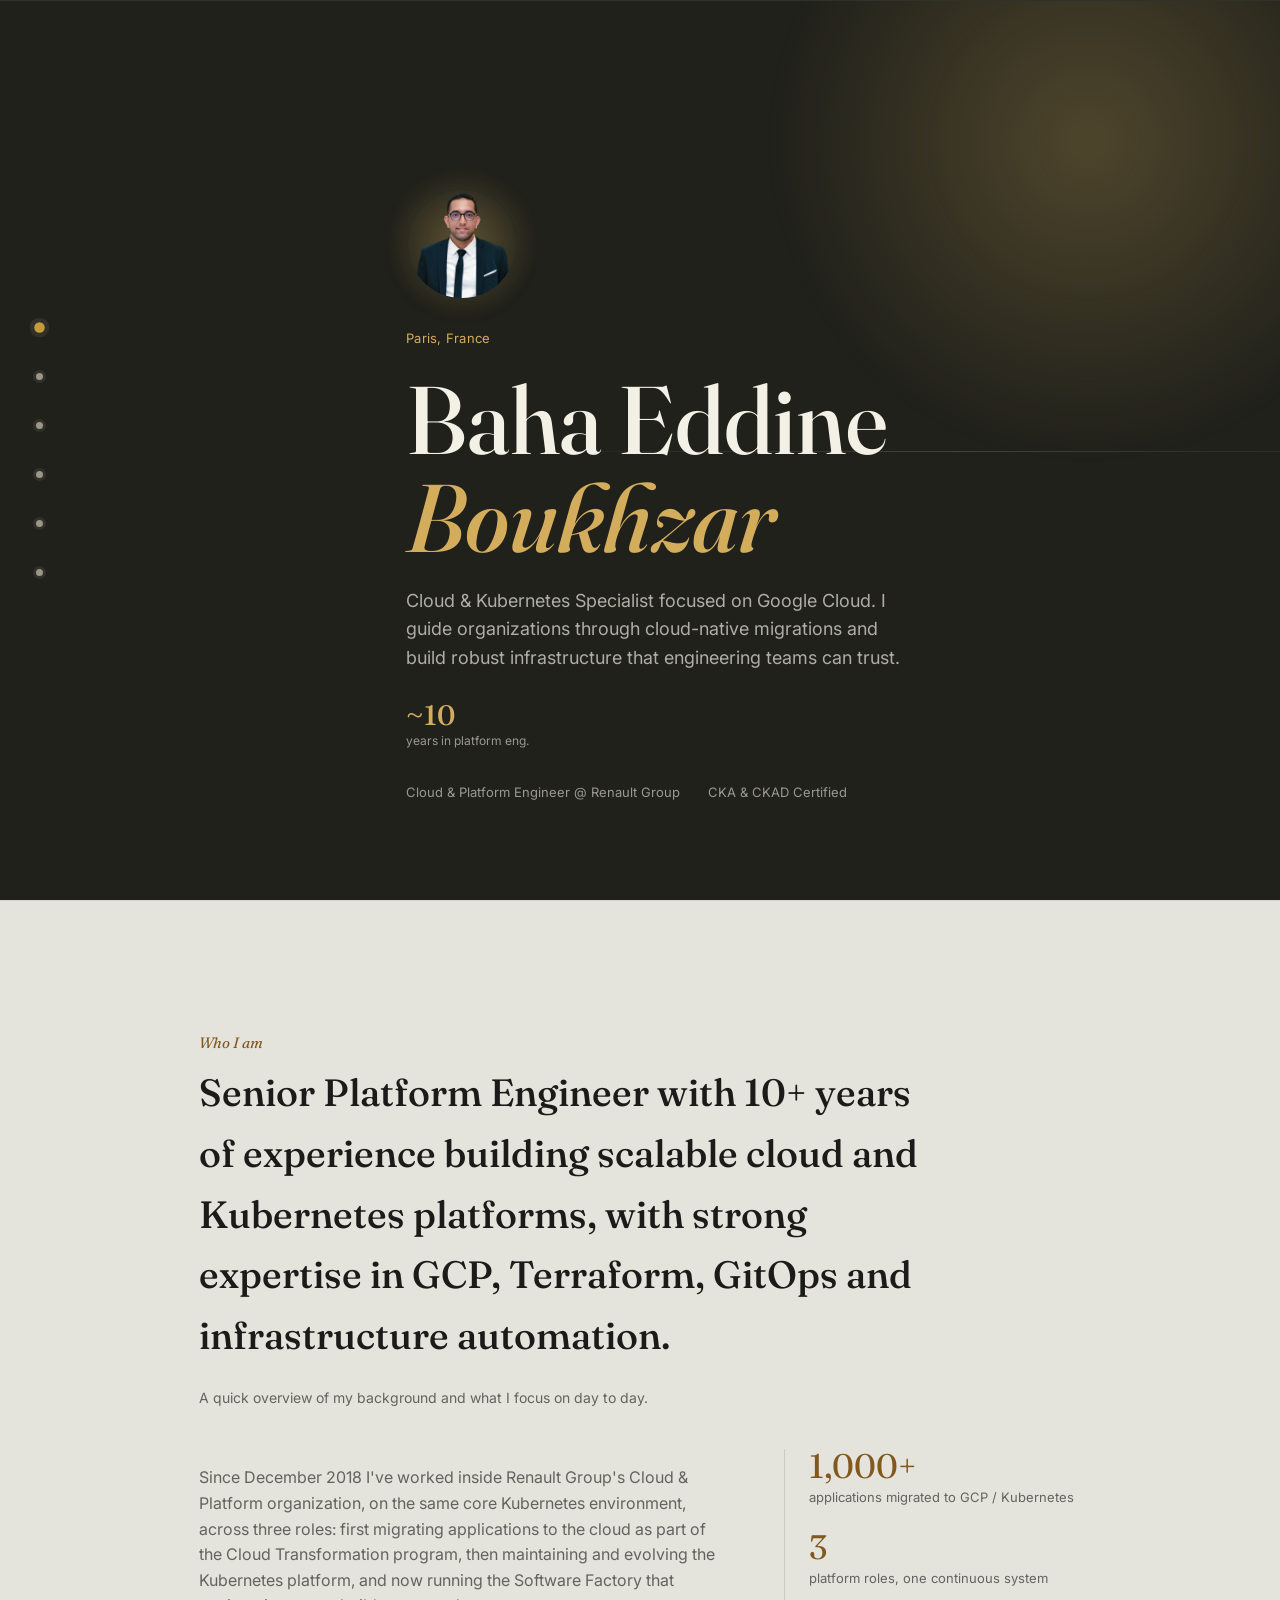
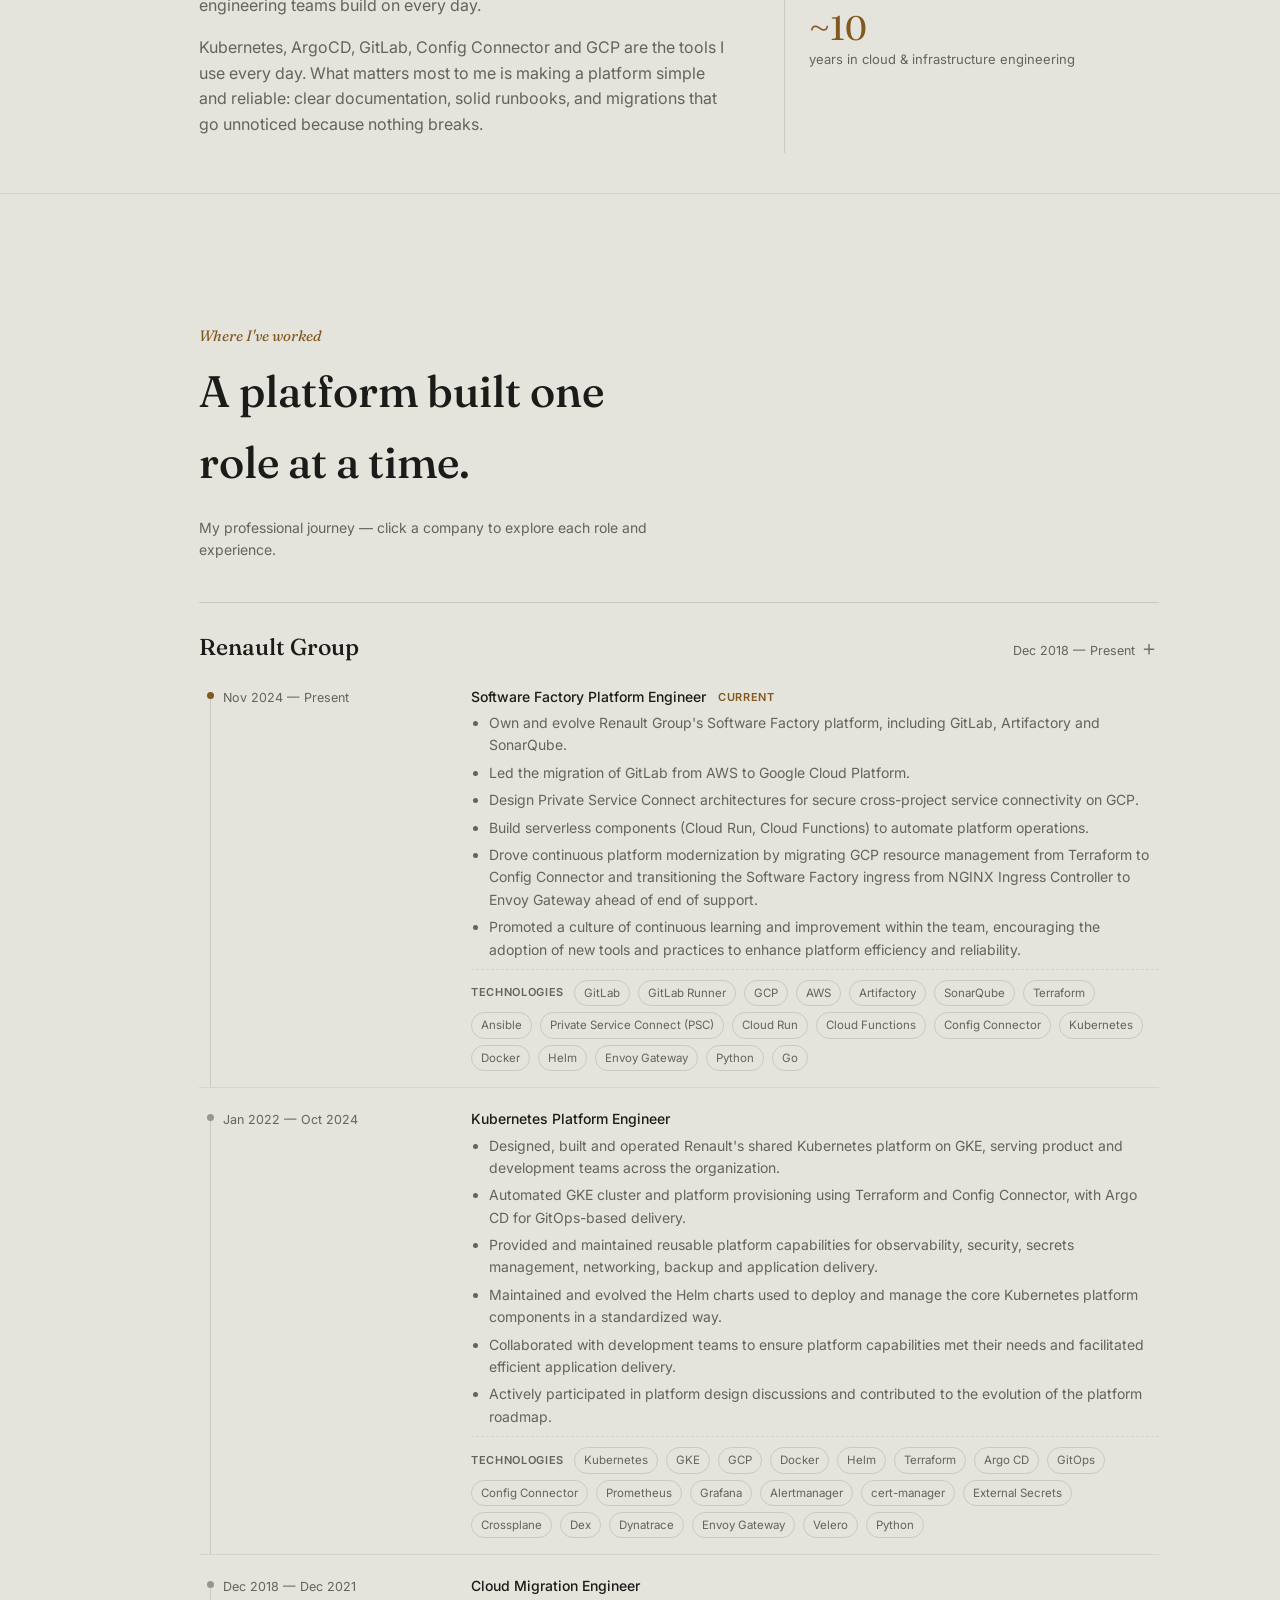
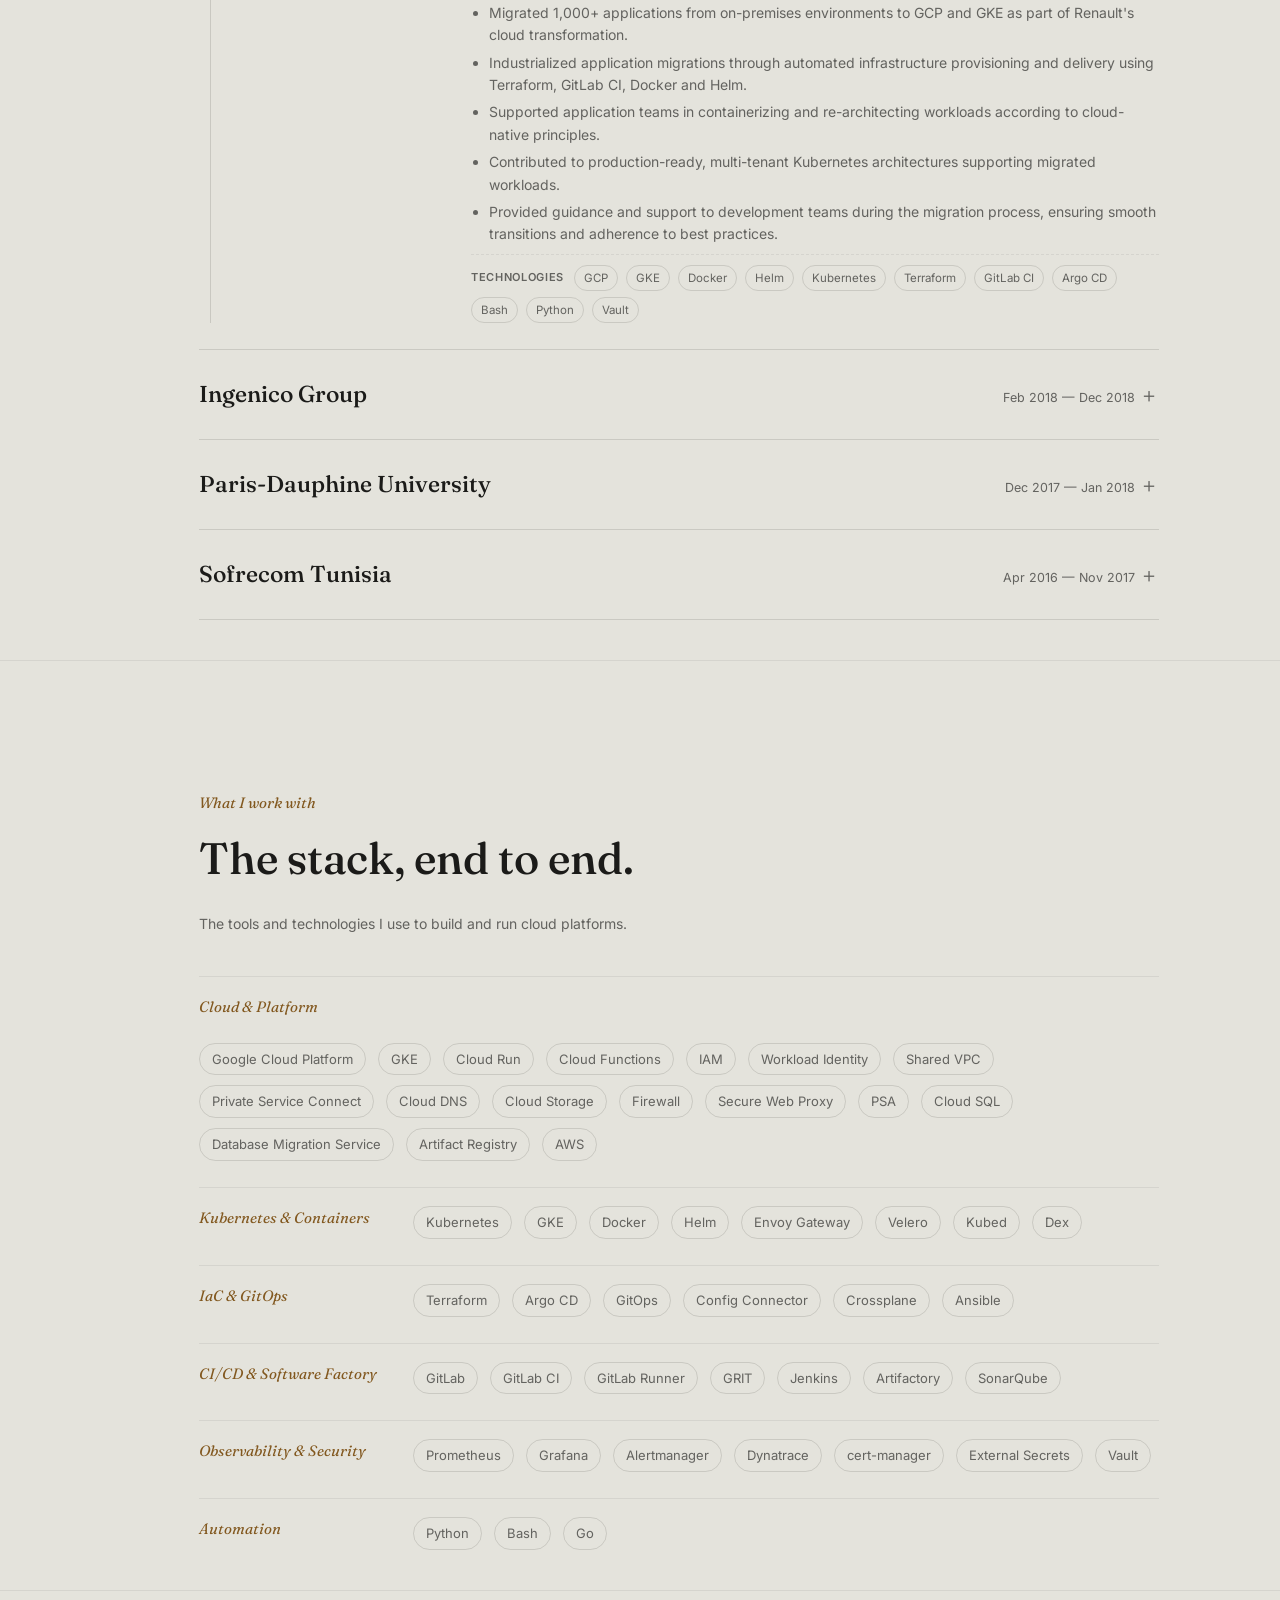
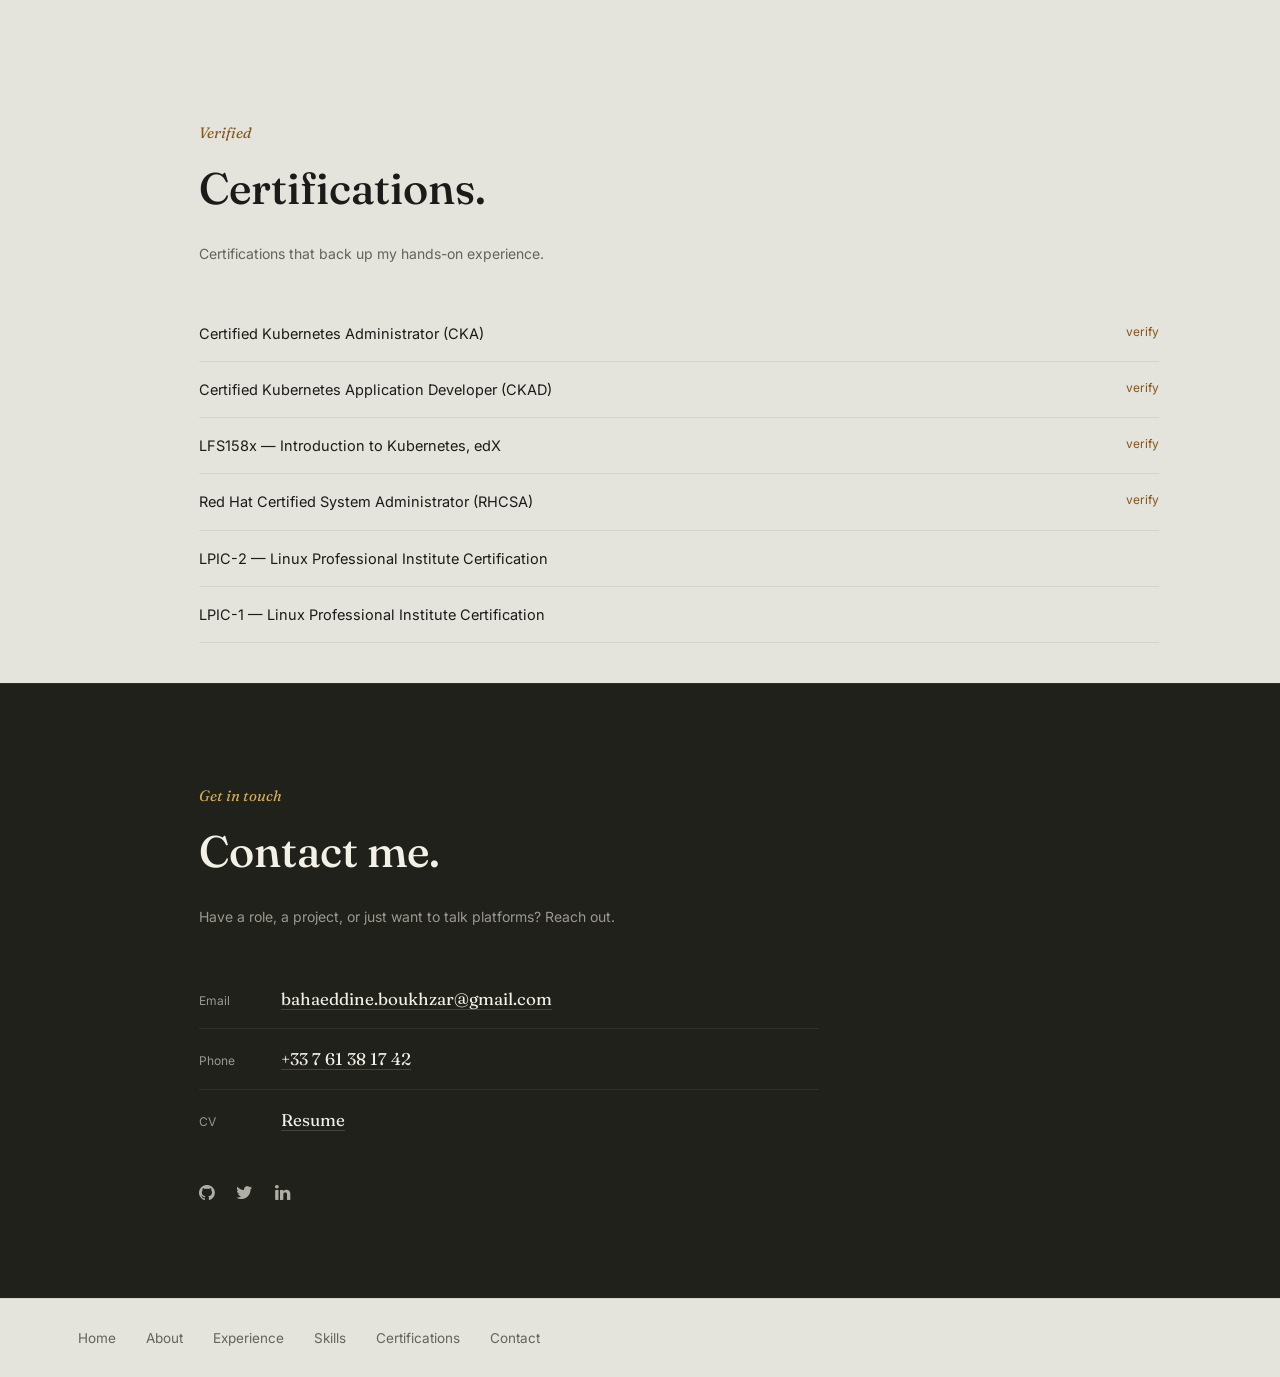
==== commit ac944401: "Update CV" ====
--- a/index.html
+++ b/index.html
@@ -363,11 +363,16 @@
     white-space:nowrap;
   }
   .exp-row .exp-body{
+    display:grid;
+    grid-template-rows:1fr;
+    transition:grid-template-rows .5s ease;
+  }
+  .exp-row .exp-body > .exp-body-inner{
     overflow:hidden;
-    transition:max-height .5s ease;
-  }
-  .js .exp-row .exp-body{max-height:0;}
-  .js .exp-row.open .exp-body{max-height:1600px;} /* JS overrides this with the exact content height */
+    min-height:0;
+  }
+  .js .exp-row .exp-body{grid-template-rows:0fr;}
+  .js .exp-row.open .exp-body{grid-template-rows:1fr;}
   .exp-role{
     padding-top:20px;
     display:grid;
@@ -408,7 +413,7 @@
     width:1px;
     background:var(--line);
   }
-  .exp-body--threaded .exp-role:last-of-type::after{display:none;}
+  .exp-body--threaded .exp-role:last-of-type::after{bottom:0;}
   .exp-note{
     grid-column:1/-1;
     font-size:12.8px;
@@ -650,15 +655,14 @@
     <div class="kicker reveal">Where I've worked</div>
     <h2 class="head reveal">A platform built one role at a time.</h2>
     <p class="section-summary reveal">My professional journey — click a company to explore each role and experience.</p>
-
     <div class="exp-index reveal">
-
       <div class="exp-row open" data-exp>
         <button type="button" class="exp-top" aria-expanded="true" aria-controls="exp-body-renault">
           <span class="exp-company">Renault Group</span>
           <span class="exp-when">Dec 2018 — Present <span class="exp-toggle">＋</span></span>
         </button>
         <div class="exp-body exp-body--threaded" id="exp-body-renault">
+         <div class="exp-body-inner">
 
           <div class="exp-role exp-role--current">
             <div class="r-meta">Nov 2024 — Present</div>
@@ -706,6 +710,7 @@
               <div class="r-tech"><span class="r-tech-label">Technologies</span><span class="tech-tag">GCP</span><span class="tech-tag">GKE</span><span class="tech-tag">Docker</span><span class="tech-tag">Helm</span><span class="tech-tag">Kubernetes</span><span class="tech-tag">Terraform</span><span class="tech-tag">GitLab CI</span><span class="tech-tag">Argo CD</span><span class="tech-tag">Bash</span><span class="tech-tag">Python</span><span class="tech-tag">Vault</span></div>
             </div>
           </div>
+         </div>
         </div>
       </div>
 
@@ -715,6 +720,7 @@
           <span class="exp-when">Feb 2018 — Dec 2018 <span class="exp-toggle">＋</span></span>
         </button>
         <div class="exp-body" id="exp-body-ingenico">
+         <div class="exp-body-inner">
           <div class="exp-role" style="grid-template-columns:1fr;">
             <div>
               <div class="r-title">Continuous Integration Expert</div>
@@ -726,6 +732,7 @@
               <div class="r-tech"><span class="r-tech-label">Technologies</span><span class="tech-tag">Jenkins</span><span class="tech-tag">Nexus</span><span class="tech-tag">Docker</span><span class="tech-tag">Vagrant</span><span class="tech-tag">Maven</span><span class="tech-tag">Gradle</span><span class="tech-tag">Java</span><span class="tech-tag">Python</span><span class="tech-tag">C</span><span class="tech-tag">Bitbucket</span></div>
             </div>
           </div>
+         </div>
         </div>
       </div>
 
@@ -735,6 +742,7 @@
           <span class="exp-when">Dec 2017 — Jan 2018 <span class="exp-toggle">＋</span></span>
         </button>
         <div class="exp-body" id="exp-body-dauphine">
+         <div class="exp-body-inner">
           <div class="exp-role" style="grid-template-columns:1fr;">
             <div>
               <div class="r-title">DevOps Engineer</div>
@@ -745,6 +753,7 @@
               <div class="r-tech"><span class="r-tech-label">Technologies</span><span class="tech-tag">Shell</span><span class="tech-tag">Docker</span><span class="tech-tag">Ansible</span><span class="tech-tag">Oracle Database</span><span class="tech-tag">Red Hat Enterprise Linux</span></div>
             </div>
           </div>
+         </div>
         </div>
       </div>
 
@@ -754,6 +763,7 @@
           <span class="exp-when">Apr 2016 — Nov 2017 <span class="exp-toggle">＋</span></span>
         </button>
         <div class="exp-body" id="exp-body-sofrecom">
+         <div class="exp-body-inner">
           <div class="exp-role" style="grid-template-columns:1fr;">
             <div>
               <div class="r-title">Systems &amp; Integration Engineer</div>
@@ -764,6 +774,7 @@
               <div class="r-tech"><span class="r-tech-label">Technologies</span><span class="tech-tag">Red Hat Enterprise Linux</span><span class="tech-tag">Linux Administration</span></div>
             </div>
           </div>
+         </div>
         </div>
       </div>
 
@@ -836,6 +847,10 @@
         <span class="rlabel">Phone</span>
         <span class="rvalue"><a href="tel:+33761381742">+33 7 61 38 17 42</a></span>
       </div>
+      <div class="row">
+        <span class="rlabel">CV</span>
+        <span class="rvalue"><a href="./documents/bahaeddine-boukhzar-cv-en.pdf" download="Baha-Eddine-Boukhzar-CV.pdf">Resume</a></span>
+      </div>
       <div class="social-row">
         <a target="_blank" href="https://github.com/bahaeddine" aria-label="GitHub"><i class="fa fa-github"></i></a>
         <a target="_blank" href="https://twitter.com/Bahaeddine05" aria-label="Twitter"><i class="fa fa-twitter"></i></a>
@@ -890,15 +905,10 @@
   // expandable experience rows
   document.querySelectorAll('[data-exp]').forEach(row=>{
     const top = row.querySelector('.exp-top');
-    const body = row.querySelector('.exp-body');
-    const sync = () => { body.style.maxHeight = row.classList.contains('open') ? body.scrollHeight + 'px' : ''; };
-    sync();
     top.addEventListener('click', ()=>{
       const isOpen = row.classList.toggle('open');
       top.setAttribute('aria-expanded', String(isOpen));
-      sync();
     });
-    window.addEventListener('resize', sync);
   });
 </script>
 
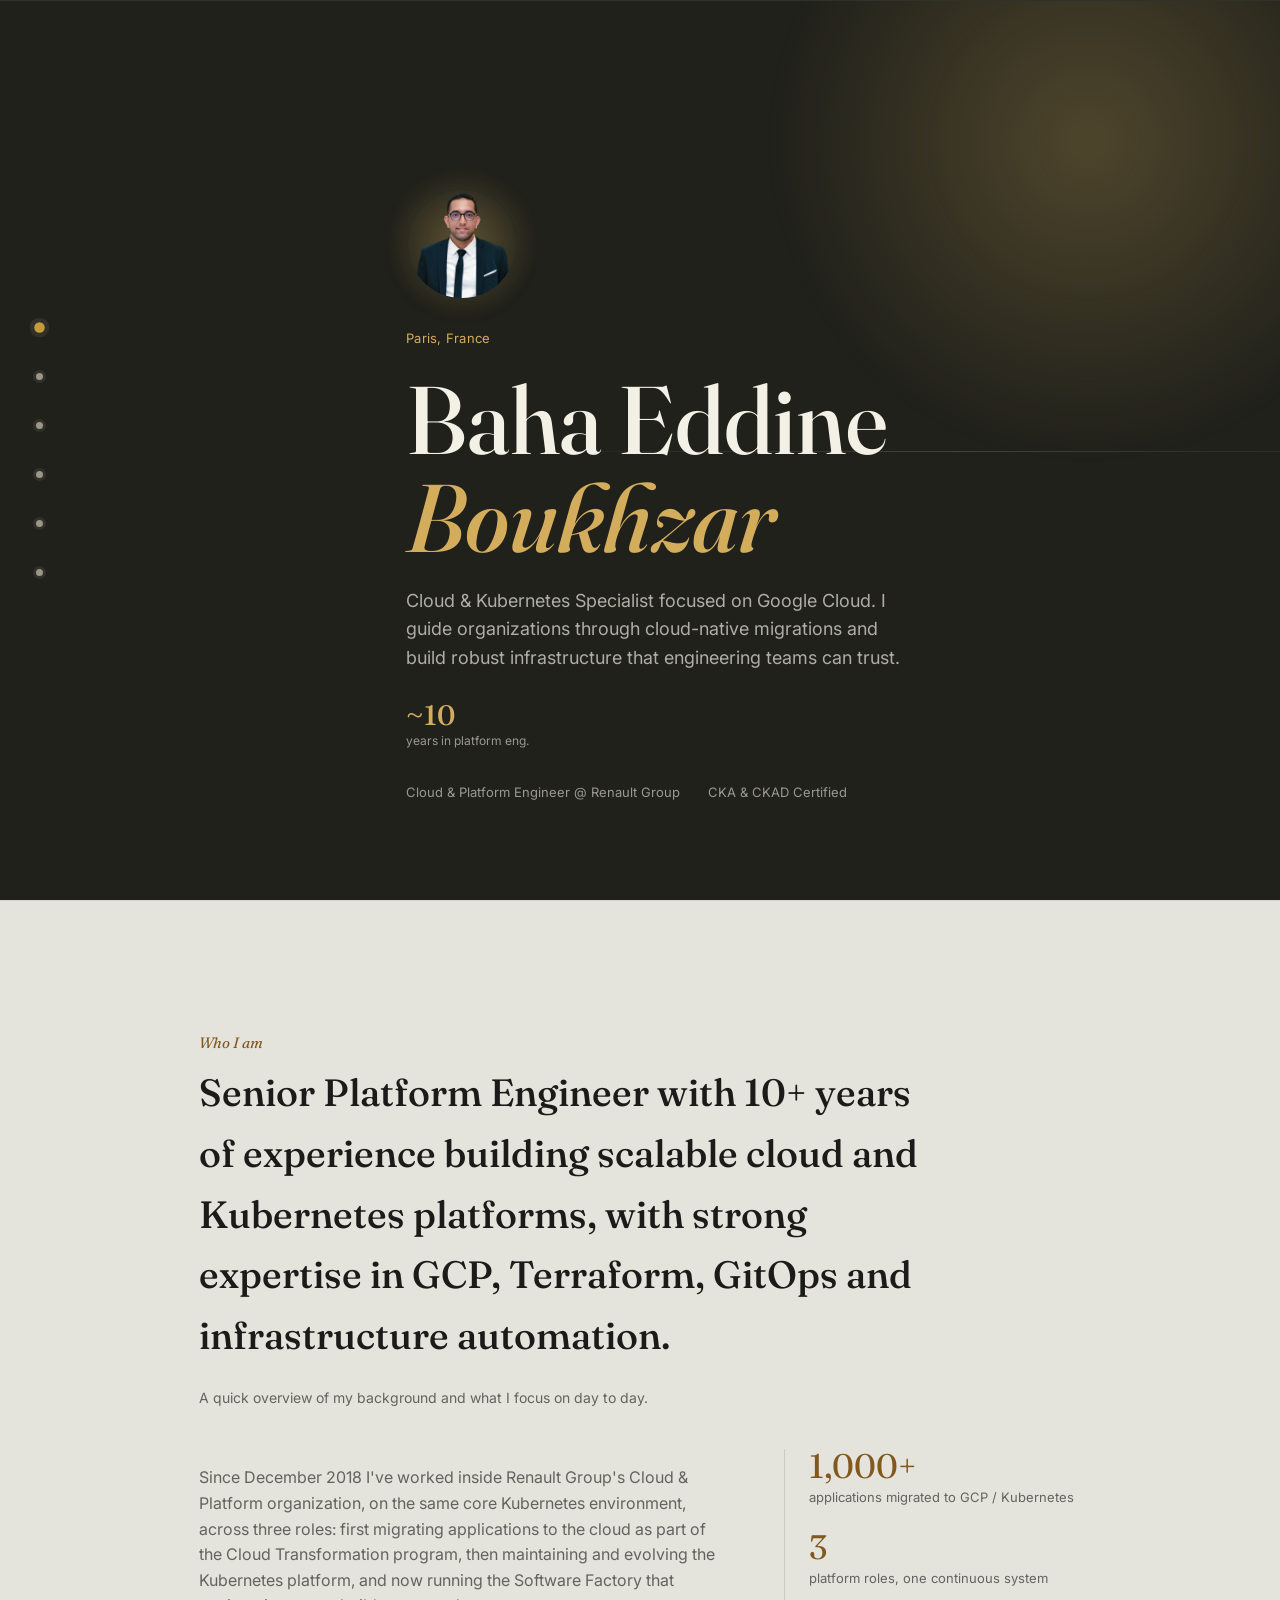
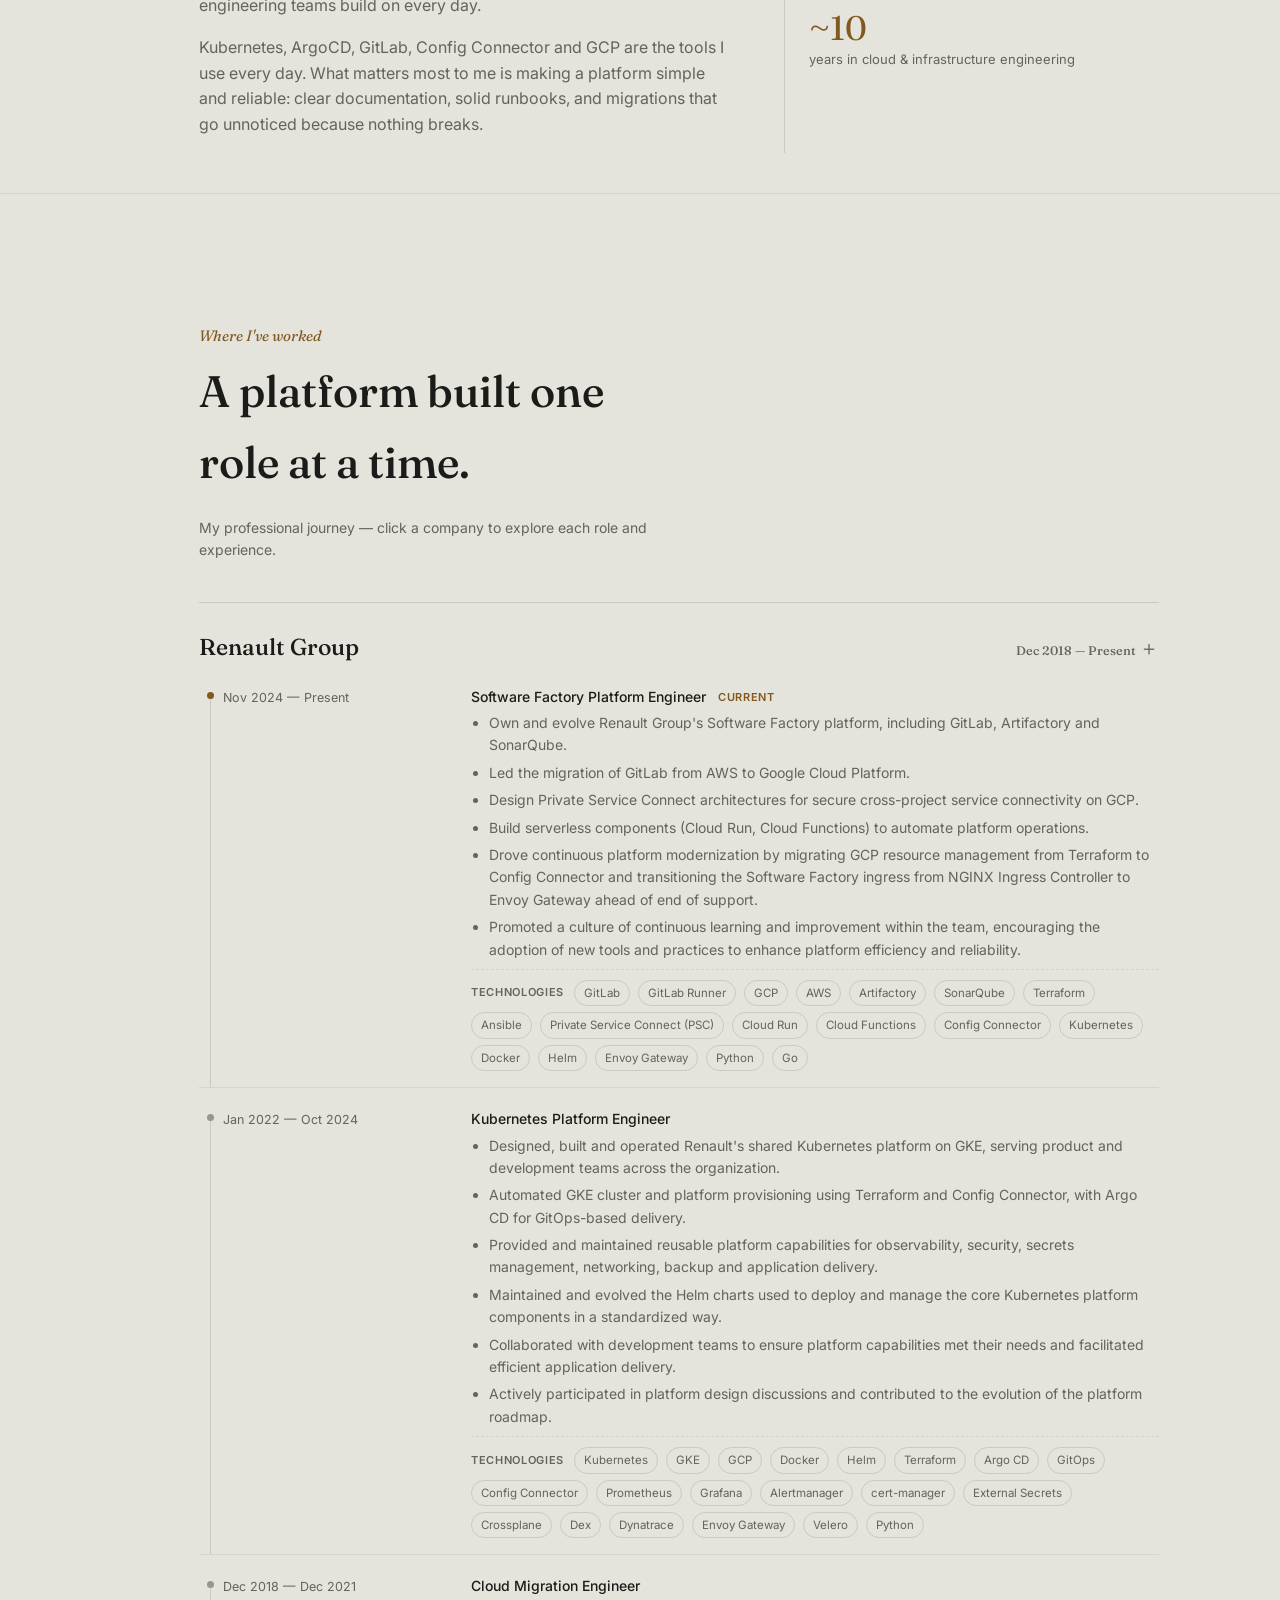
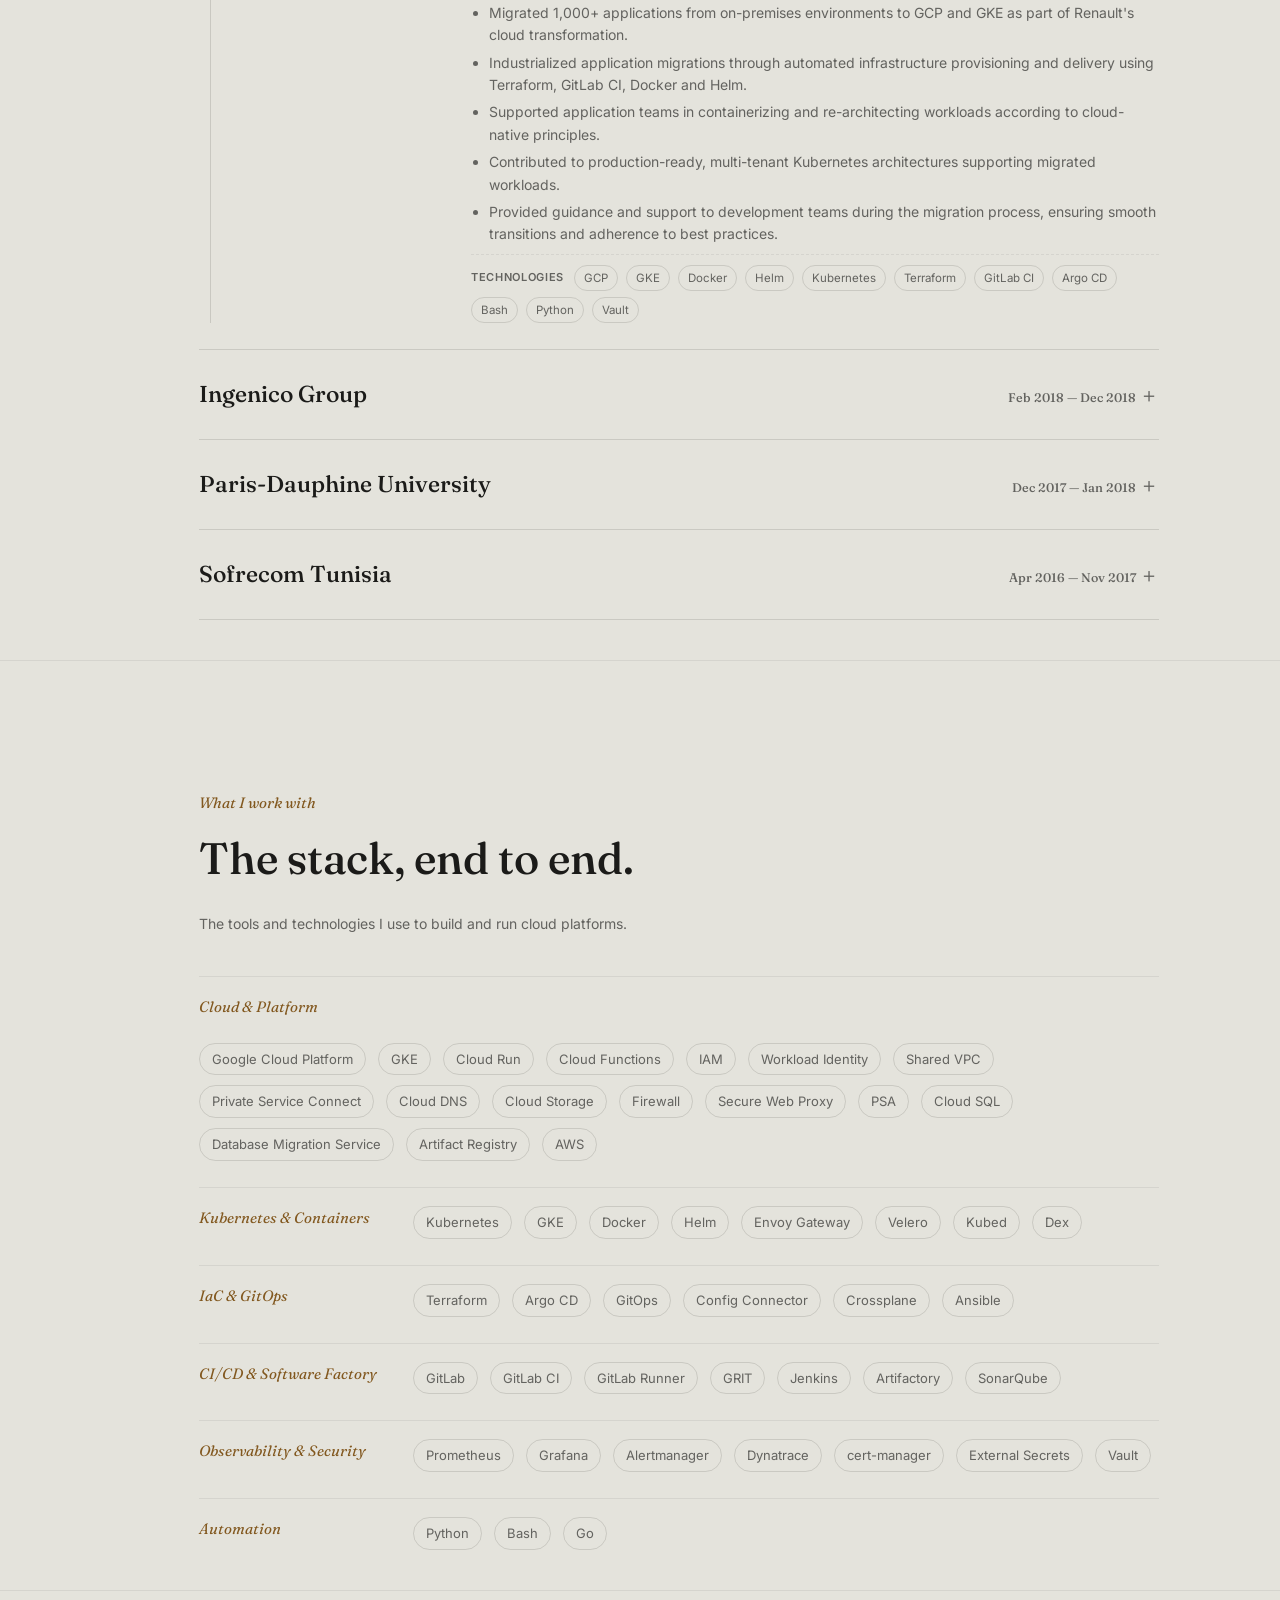
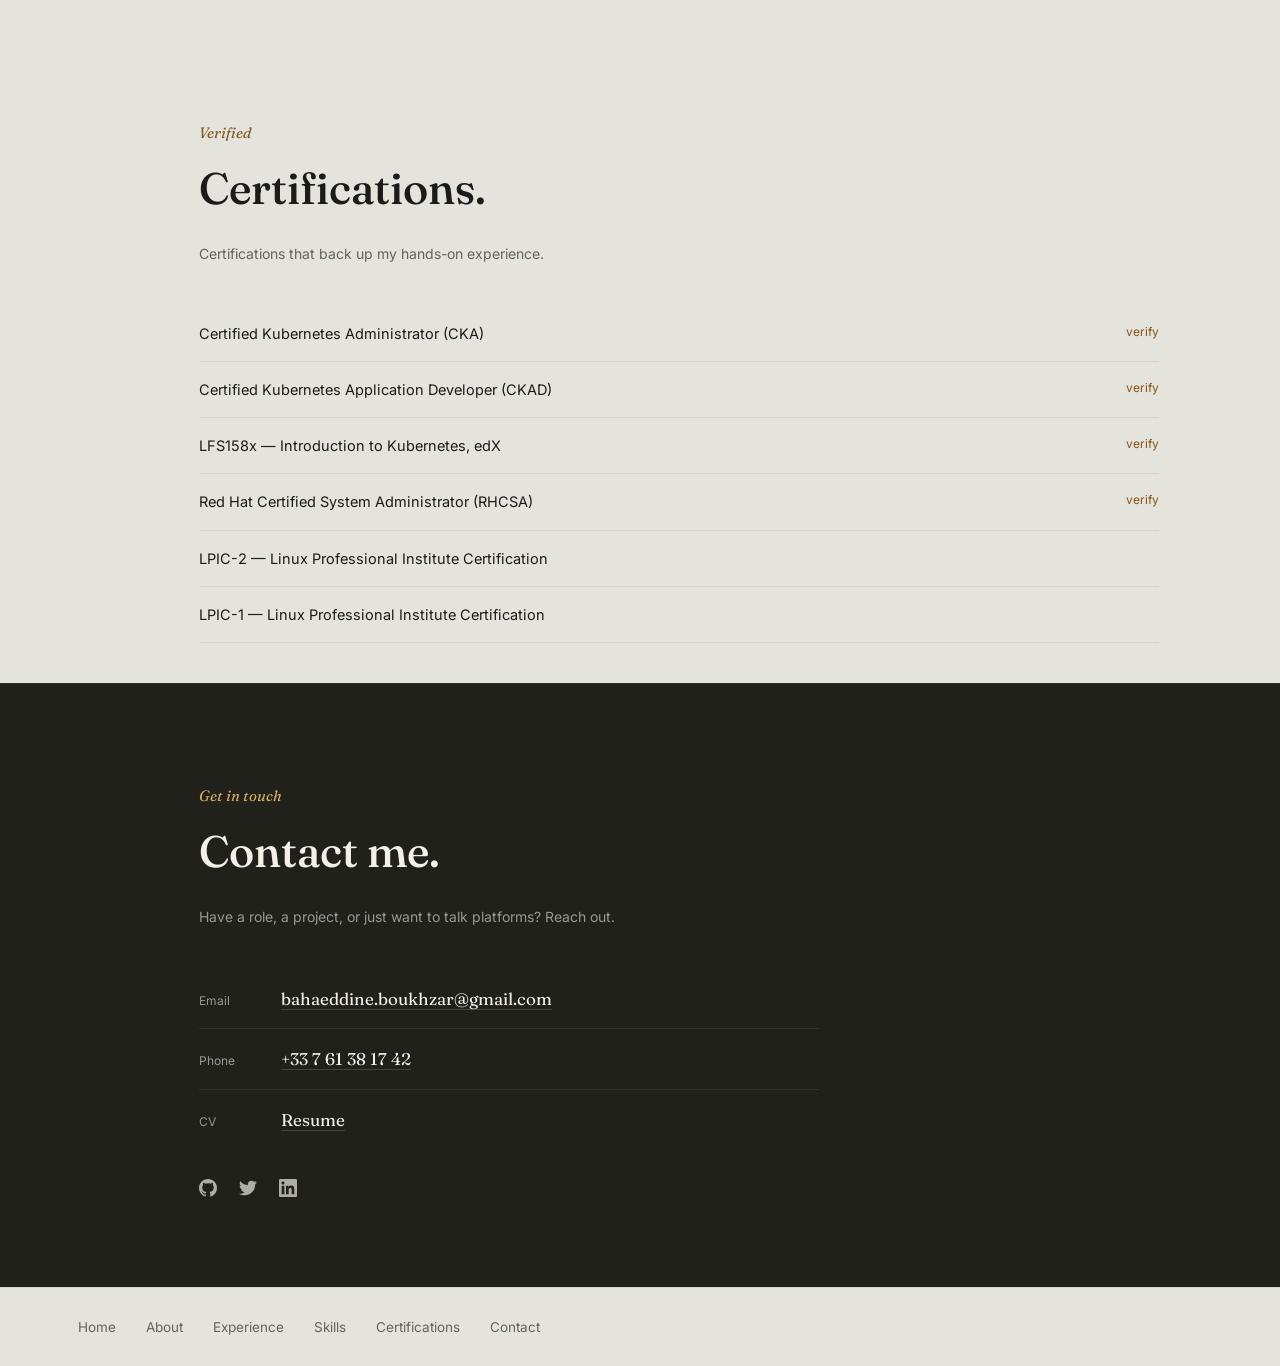
==== commit 947e0e6d: "Update CV" ====
--- a/index.html
+++ b/index.html
@@ -7,7 +7,6 @@
 <meta name="viewport" content="width=device-width, initial-scale=1">
 <link rel="preconnect" href="https://fonts.googleapis.com">
 <link href="https://fonts.googleapis.com/css2?family=Fraunces:opsz,wght@9..144,400;9..144,500;9..144,600&family=Inter:wght@400;500;600&display=swap" rel="stylesheet">
-<link rel="stylesheet" href="https://cdnjs.cloudflare.com/ajax/libs/font-awesome/4.7.0/css/font-awesome.min.css">
 <style>
   :root{
     --bg:#E4E3DC;
@@ -265,6 +264,7 @@
     position:relative;
     border-top:1px solid var(--line-soft);
   }
+  @media (min-width:821px){ .hero .wrap{padding-left:0;} }
   @media (max-width:820px){ section{padding-left:0;} .hero{padding-left:0;} .scroll-cue{left:40px;} }
 
   .reveal{
@@ -352,11 +352,7 @@
     text-align:left;
     cursor:pointer;
   }
-  .exp-row .exp-company{
-    font-family:var(--serif);
-    font-size:23px;
-    font-weight:500;
-  }
+  .exp-row h3{margin:0; font-family:var(--serif); font-size:23px; font-weight:500;}
   .exp-row .exp-when{
     font-size:12.5px;
     color:var(--ink-faint);
@@ -383,7 +379,7 @@
   }
   .exp-role + .exp-role{border-top:1px solid var(--line-soft); margin-top:16px; padding-top:20px;}
   .exp-role .r-meta{color:var(--ink-faint); font-size:12.5px; padding-top:2px;}
-  .exp-role .r-title{color:var(--ink); font-weight:500; margin-bottom:4px;}
+  .exp-role .r-title{color:var(--ink); font-weight:500; font-size:inherit; margin:0 0 4px;}
   .r-current{
     font-family:var(--sans);
     font-size:11px;
@@ -546,11 +542,15 @@
     margin-top:30px;
   }
   .social-row a{
-    font-size:18px;
     color:var(--ink-dim);
     transition:color .2s, transform .2s;
-    display:inline-block;
-  }
+    display:inline-flex;
+    align-items:center;
+    justify-content:center;
+    padding:13px;
+    margin:-13px;
+  }
+  .social-row a svg{width:18px; height:18px;}
   .social-row a:hover{color:var(--gold); transform:translateY(-2px);}
   .quicknav{
     padding:26px 40px 26px 78px;
@@ -611,7 +611,7 @@
 <section id="hero" class="hero">
   <div class="field-line"></div>
   <div class="glow"></div>
-  <div class="wrap" style="padding-left:0;">
+  <div class="wrap">
     <div class="portrait-wrap">
       <div class="halo"></div>
       <img class="portrait" src="./media/images/baha2.png" alt="Baha Eddine Boukhzar">
@@ -657,17 +657,17 @@
     <p class="section-summary reveal">My professional journey — click a company to explore each role and experience.</p>
     <div class="exp-index reveal">
       <div class="exp-row open" data-exp>
-        <button type="button" class="exp-top" aria-expanded="true" aria-controls="exp-body-renault">
+        <h3><button type="button" class="exp-top" aria-expanded="true" aria-controls="exp-body-renault">
           <span class="exp-company">Renault Group</span>
           <span class="exp-when">Dec 2018 — Present <span class="exp-toggle">＋</span></span>
-        </button>
+        </button></h3>
         <div class="exp-body exp-body--threaded" id="exp-body-renault">
          <div class="exp-body-inner">
 
           <div class="exp-role exp-role--current">
             <div class="r-meta">Nov 2024 — Present</div>
             <div>
-              <div class="r-title">Software Factory Platform Engineer <span class="r-current">Current</span></div>
+              <h4 class="r-title">Software Factory Platform Engineer <span class="r-current">Current</span></h4>
               <ul>
                 <li>Own and evolve Renault Group's Software Factory platform, including GitLab, Artifactory and SonarQube.</li>
                 <li>Led the migration of GitLab from AWS to Google Cloud Platform.</li>
@@ -683,7 +683,7 @@
           <div class="exp-role">
             <div class="r-meta">Jan 2022 — Oct 2024</div>
             <div>
-              <div class="r-title">Kubernetes Platform Engineer</div>
+              <h4 class="r-title">Kubernetes Platform Engineer</h4>
               <ul>
                 <li>Designed, built and operated Renault's shared Kubernetes platform on GKE, serving product and development teams across the organization.</li>
                 <li>Automated GKE cluster and platform provisioning using Terraform and Config Connector, with Argo CD for GitOps-based delivery.</li>
@@ -699,7 +699,7 @@
           <div class="exp-role">
             <div class="r-meta">Dec 2018 — Dec 2021</div>
             <div>
-              <div class="r-title">Cloud Migration Engineer</div>
+              <h4 class="r-title">Cloud Migration Engineer</h4>
               <ul>
                 <li>Migrated 1,000+ applications from on-premises environments to GCP and GKE as part of Renault's cloud transformation.</li>
                 <li>Industrialized application migrations through automated infrastructure provisioning and delivery using Terraform, GitLab CI, Docker and Helm.</li>
@@ -715,15 +715,15 @@
       </div>
 
       <div class="exp-row" data-exp>
-        <button type="button" class="exp-top" aria-expanded="false" aria-controls="exp-body-ingenico">
+        <h3><button type="button" class="exp-top" aria-expanded="false" aria-controls="exp-body-ingenico">
           <span class="exp-company">Ingenico Group</span>
           <span class="exp-when">Feb 2018 — Dec 2018 <span class="exp-toggle">＋</span></span>
-        </button>
+        </button></h3>
         <div class="exp-body" id="exp-body-ingenico">
          <div class="exp-body-inner">
           <div class="exp-role" style="grid-template-columns:1fr;">
             <div>
-              <div class="r-title">Continuous Integration Expert</div>
+              <h4 class="r-title">Continuous Integration Expert</h4>
               <ul>
                 <li>Built a CI pipeline (Jenkins, Nexus, Docker, Vagrant, Maven/Gradle) for embedded payment-terminal software.</li>
                 <li>Automated migration of Java, Python and C projects to Bitbucket.</li>
@@ -737,15 +737,15 @@
       </div>
 
       <div class="exp-row" data-exp>
-        <button type="button" class="exp-top" aria-expanded="false" aria-controls="exp-body-dauphine">
+        <h3><button type="button" class="exp-top" aria-expanded="false" aria-controls="exp-body-dauphine">
           <span class="exp-company">Paris-Dauphine University</span>
           <span class="exp-when">Dec 2017 — Jan 2018 <span class="exp-toggle">＋</span></span>
-        </button>
+        </button></h3>
         <div class="exp-body" id="exp-body-dauphine">
          <div class="exp-body-inner">
           <div class="exp-role" style="grid-template-columns:1fr;">
             <div>
-              <div class="r-title">DevOps Engineer</div>
+              <h4 class="r-title">DevOps Engineer</h4>
               <ul>
                 <li>Automated deployment of the Dauphine EBX solution with shell scripts and a versioned Docker image.</li>
                 <li>Wrote an Ansible playbook to install and configure Oracle DB on RedHat.</li>
@@ -758,15 +758,15 @@
       </div>
 
       <div class="exp-row" data-exp>
-        <button type="button" class="exp-top" aria-expanded="false" aria-controls="exp-body-sofrecom">
+        <h3><button type="button" class="exp-top" aria-expanded="false" aria-controls="exp-body-sofrecom">
           <span class="exp-company">Sofrecom Tunisia</span>
           <span class="exp-when">Apr 2016 — Nov 2017 <span class="exp-toggle">＋</span></span>
-        </button>
+        </button></h3>
         <div class="exp-body" id="exp-body-sofrecom">
          <div class="exp-body-inner">
           <div class="exp-role" style="grid-template-columns:1fr;">
             <div>
-              <div class="r-title">Systems &amp; Integration Engineer</div>
+              <h4 class="r-title">Systems &amp; Integration Engineer</h4>
               <ul>
                 <li>Administered Orange Infra RedHat platforms and led the 2017 roadmap delivery.</li>
                 <li>Ran on-site workshops and acceptance tests with Orange subsidiaries.</li>
@@ -822,10 +822,10 @@
     <h2 class="head reveal">Certifications.</h2>
     <p class="section-summary reveal">Certifications that back up my hands-on experience.</p>
     <div class="cert-list reveal">
-      <div class="cert-item"><span class="cname">Certified Kubernetes Administrator (CKA)</span><a href="https://www.youracclaim.com/badges/5450373b-bc68-4c3e-84cd-5fb92c1fc9ec" target="_blank">verify</a></div>
-      <div class="cert-item"><span class="cname">Certified Kubernetes Application Developer (CKAD)</span><a href="https://www.youracclaim.com/badges/79428f23-ef60-450f-bd24-9b2c385c61c8" target="_blank">verify</a></div>
-      <div class="cert-item"><span class="cname">LFS158x — Introduction to Kubernetes, edX</span><a href="https://courses.edx.org/certificates/d978a6fcd3ca488693dae1b5344f0297" target="_blank">verify</a></div>
-      <div class="cert-item"><span class="cname">Red Hat Certified System Administrator (RHCSA)</span><a href="https://www.redhat.com/rhtapps/certification/verify/?certId=160-214-961" target="_blank">verify</a></div>
+      <div class="cert-item"><span class="cname">Certified Kubernetes Administrator (CKA)</span><a href="https://www.youracclaim.com/badges/5450373b-bc68-4c3e-84cd-5fb92c1fc9ec" target="_blank" rel="noopener">verify</a></div>
+      <div class="cert-item"><span class="cname">Certified Kubernetes Application Developer (CKAD)</span><a href="https://www.youracclaim.com/badges/79428f23-ef60-450f-bd24-9b2c385c61c8" target="_blank" rel="noopener">verify</a></div>
+      <div class="cert-item"><span class="cname">LFS158x — Introduction to Kubernetes, edX</span><a href="https://courses.edx.org/certificates/d978a6fcd3ca488693dae1b5344f0297" target="_blank" rel="noopener">verify</a></div>
+      <div class="cert-item"><span class="cname">Red Hat Certified System Administrator (RHCSA)</span><a href="https://www.redhat.com/rhtapps/certification/verify/?certId=160-214-961" target="_blank" rel="noopener">verify</a></div>
       <div class="cert-item"><span class="cname">LPIC-2 — Linux Professional Institute Certification</span></div>
       <div class="cert-item"><span class="cname">LPIC-1 — Linux Professional Institute Certification</span></div>
     </div>
@@ -852,9 +852,9 @@
         <span class="rvalue"><a href="./documents/bahaeddine-boukhzar-cv-en.pdf" download="Baha-Eddine-Boukhzar-CV.pdf">Resume</a></span>
       </div>
       <div class="social-row">
-        <a target="_blank" href="https://github.com/bahaeddine" aria-label="GitHub"><i class="fa fa-github"></i></a>
-        <a target="_blank" href="https://twitter.com/Bahaeddine05" aria-label="Twitter"><i class="fa fa-twitter"></i></a>
-        <a target="_blank" href="https://www.linkedin.com/in/bahaeddine-boukhzar-a06a5187" aria-label="LinkedIn"><i class="fa fa-linkedin"></i></a>
+        <a target="_blank" rel="noopener" href="https://github.com/bahaeddine" aria-label="GitHub"><svg viewBox="0 0 24 24" fill="currentColor" aria-hidden="true"><path d="M12 0C5.37 0 0 5.37 0 12c0 5.3 3.438 9.8 8.205 11.387.6.11.82-.258.82-.577 0-.285-.01-1.04-.015-2.04-3.338.725-4.042-1.61-4.042-1.61-.546-1.386-1.333-1.756-1.333-1.756-1.09-.744.083-.729.083-.729 1.205.084 1.84 1.238 1.84 1.238 1.07 1.834 2.807 1.304 3.492.997.108-.775.42-1.305.763-1.605-2.665-.303-5.467-1.334-5.467-5.93 0-1.31.468-2.382 1.236-3.222-.124-.303-.536-1.524.117-3.176 0 0 1.008-.322 3.3 1.23a11.5 11.5 0 0 1 3.003-.404c1.02.005 2.047.138 3.004.404 2.29-1.552 3.297-1.23 3.297-1.23.655 1.652.243 2.873.12 3.176.77.84 1.235 1.912 1.235 3.222 0 4.61-2.807 5.624-5.48 5.92.43.372.823 1.102.823 2.222 0 1.606-.015 2.896-.015 3.286 0 .32.216.694.825.576C20.565 21.795 24 17.297 24 12c0-6.63-5.37-12-12-12z"/></svg></a>
+        <a target="_blank" rel="noopener" href="https://twitter.com/Bahaeddine05" aria-label="Twitter"><svg viewBox="0 0 24 24" fill="currentColor" aria-hidden="true"><path d="M23.954 4.569c-.885.389-1.83.654-2.825.775 1.014-.611 1.794-1.574 2.163-2.723-.951.555-2.005.959-3.127 1.184-.897-.959-2.178-1.555-3.594-1.555-2.719 0-4.924 2.205-4.924 4.924 0 .39.045.765.127 1.124C7.691 8.094 4.066 6.13 1.64 3.161c-.427.722-.666 1.561-.666 2.475 0 1.71.87 3.213 2.188 4.096-.807-.026-1.566-.248-2.228-.616v.061c0 2.385 1.693 4.374 3.946 4.827-.413.111-.849.171-1.296.171-.317 0-.626-.03-.928-.086.627 1.956 2.444 3.379 4.6 3.418-1.68 1.318-3.809 2.105-6.102 2.105-.396 0-.79-.023-1.175-.069 2.179 1.397 4.768 2.212 7.548 2.212 9.057 0 14.01-7.502 14.01-14.009 0-.213-.005-.425-.014-.636.961-.695 1.796-1.562 2.457-2.549z"/></svg></a>
+        <a target="_blank" rel="noopener" href="https://www.linkedin.com/in/bahaeddine-boukhzar-a06a5187" aria-label="LinkedIn"><svg viewBox="0 0 24 24" fill="currentColor" aria-hidden="true"><path d="M20.447 20.452h-3.554v-5.569c0-1.328-.027-3.037-1.852-3.037-1.853 0-2.136 1.445-2.136 2.939v5.667H9.351V9h3.414v1.561h.046c.477-.9 1.637-1.85 3.37-1.85 3.601 0 4.267 2.37 4.267 5.455v6.286zM5.337 7.433c-1.144 0-2.063-.926-2.063-2.065 0-1.138.92-2.063 2.063-2.063 1.14 0 2.064.925 2.064 2.063 0 1.139-.925 2.065-2.064 2.065zm1.782 13.019H3.555V9h3.564v11.452zM22.225 0H1.771C.792 0 0 .774 0 1.729v20.542C0 23.227.792 24 1.771 24h20.451C23.2 24 24 23.227 24 22.271V1.729C24 .774 23.2 0 22.222 0h.003z"/></svg></a>
       </div>
     </div>
   </div>
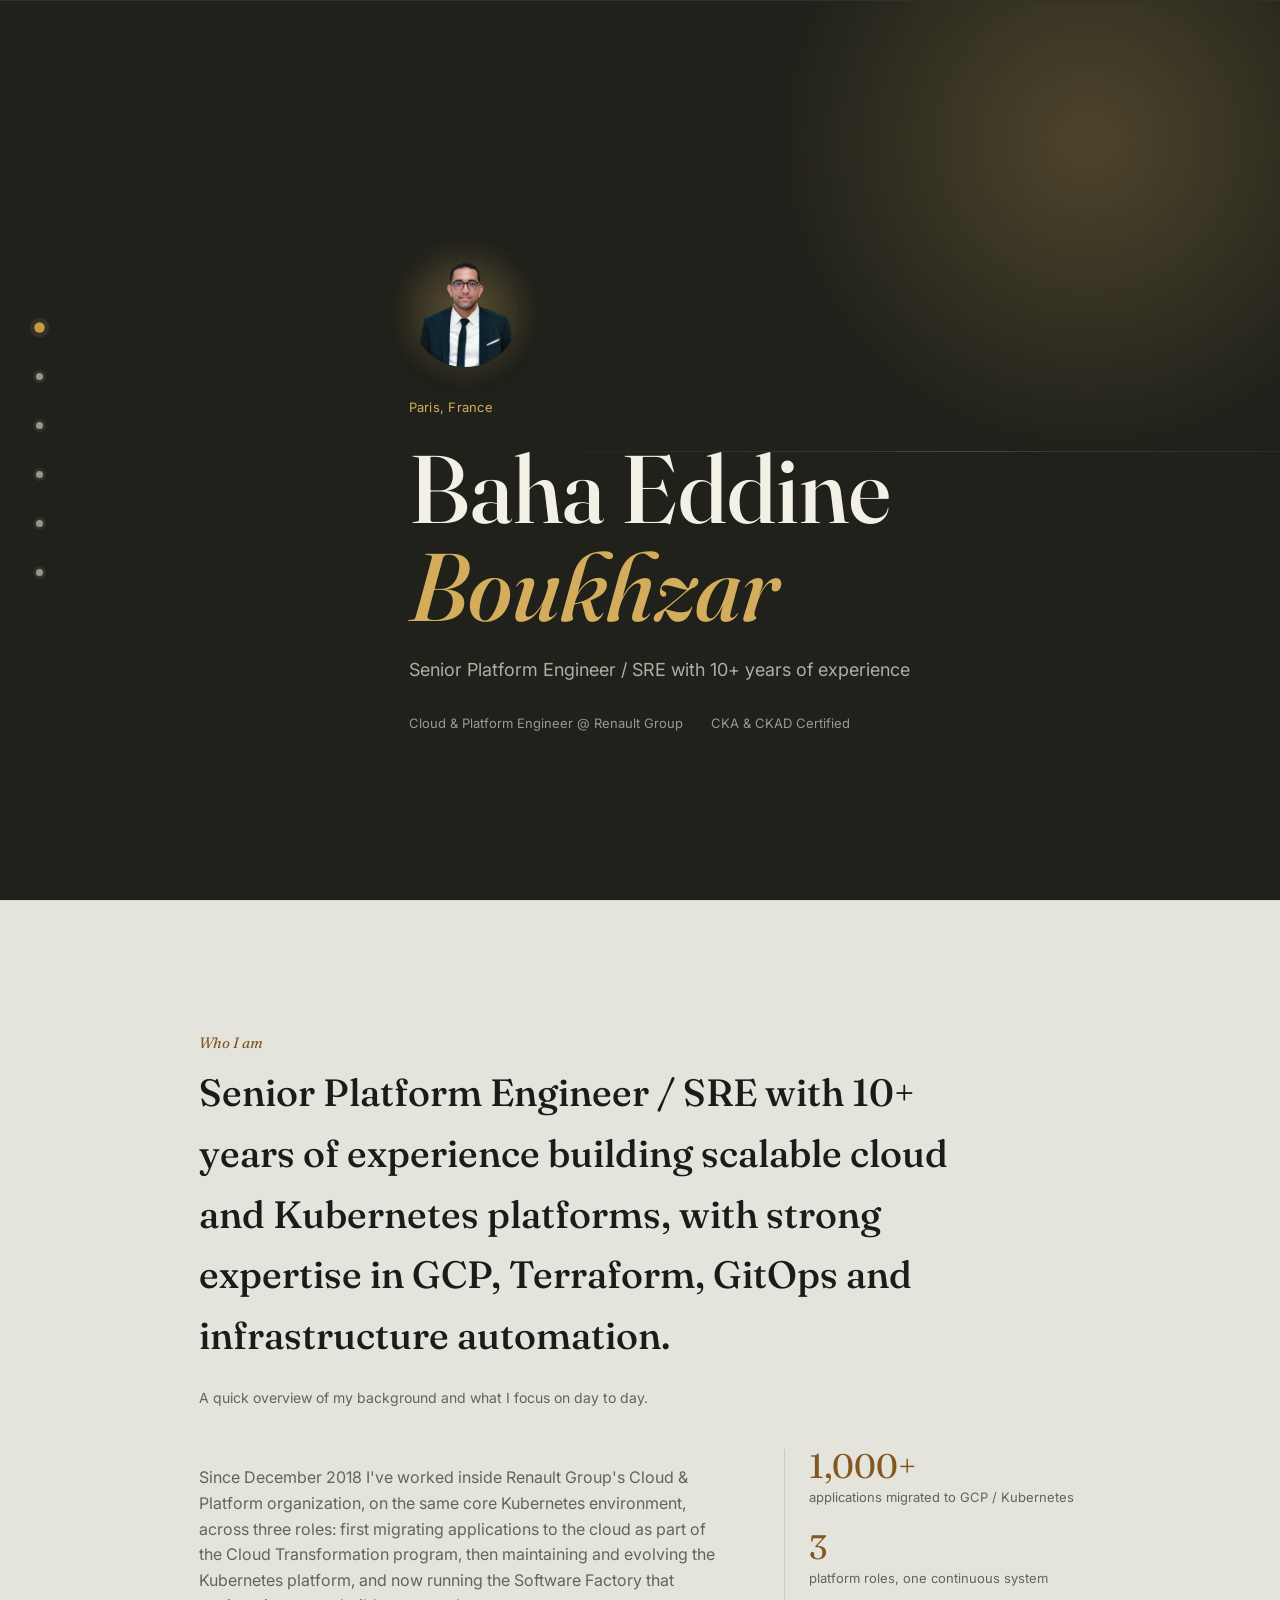
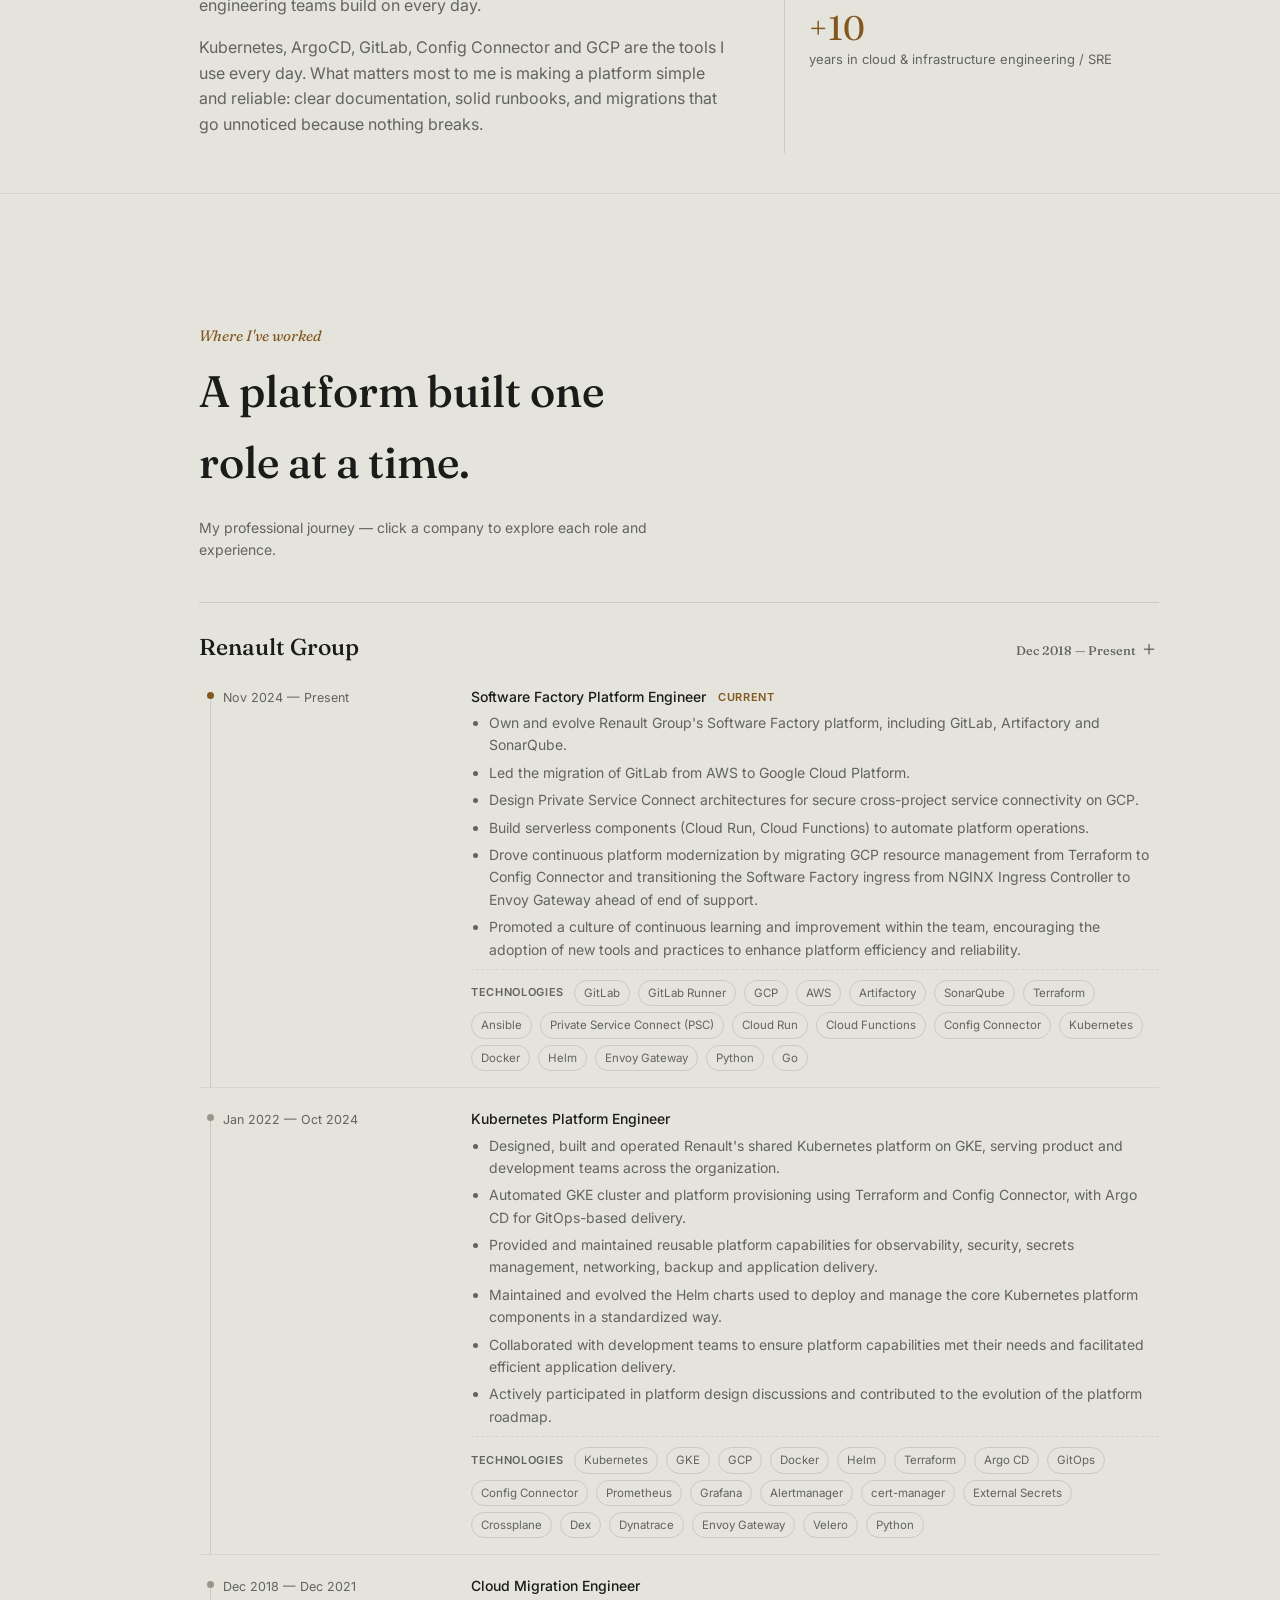
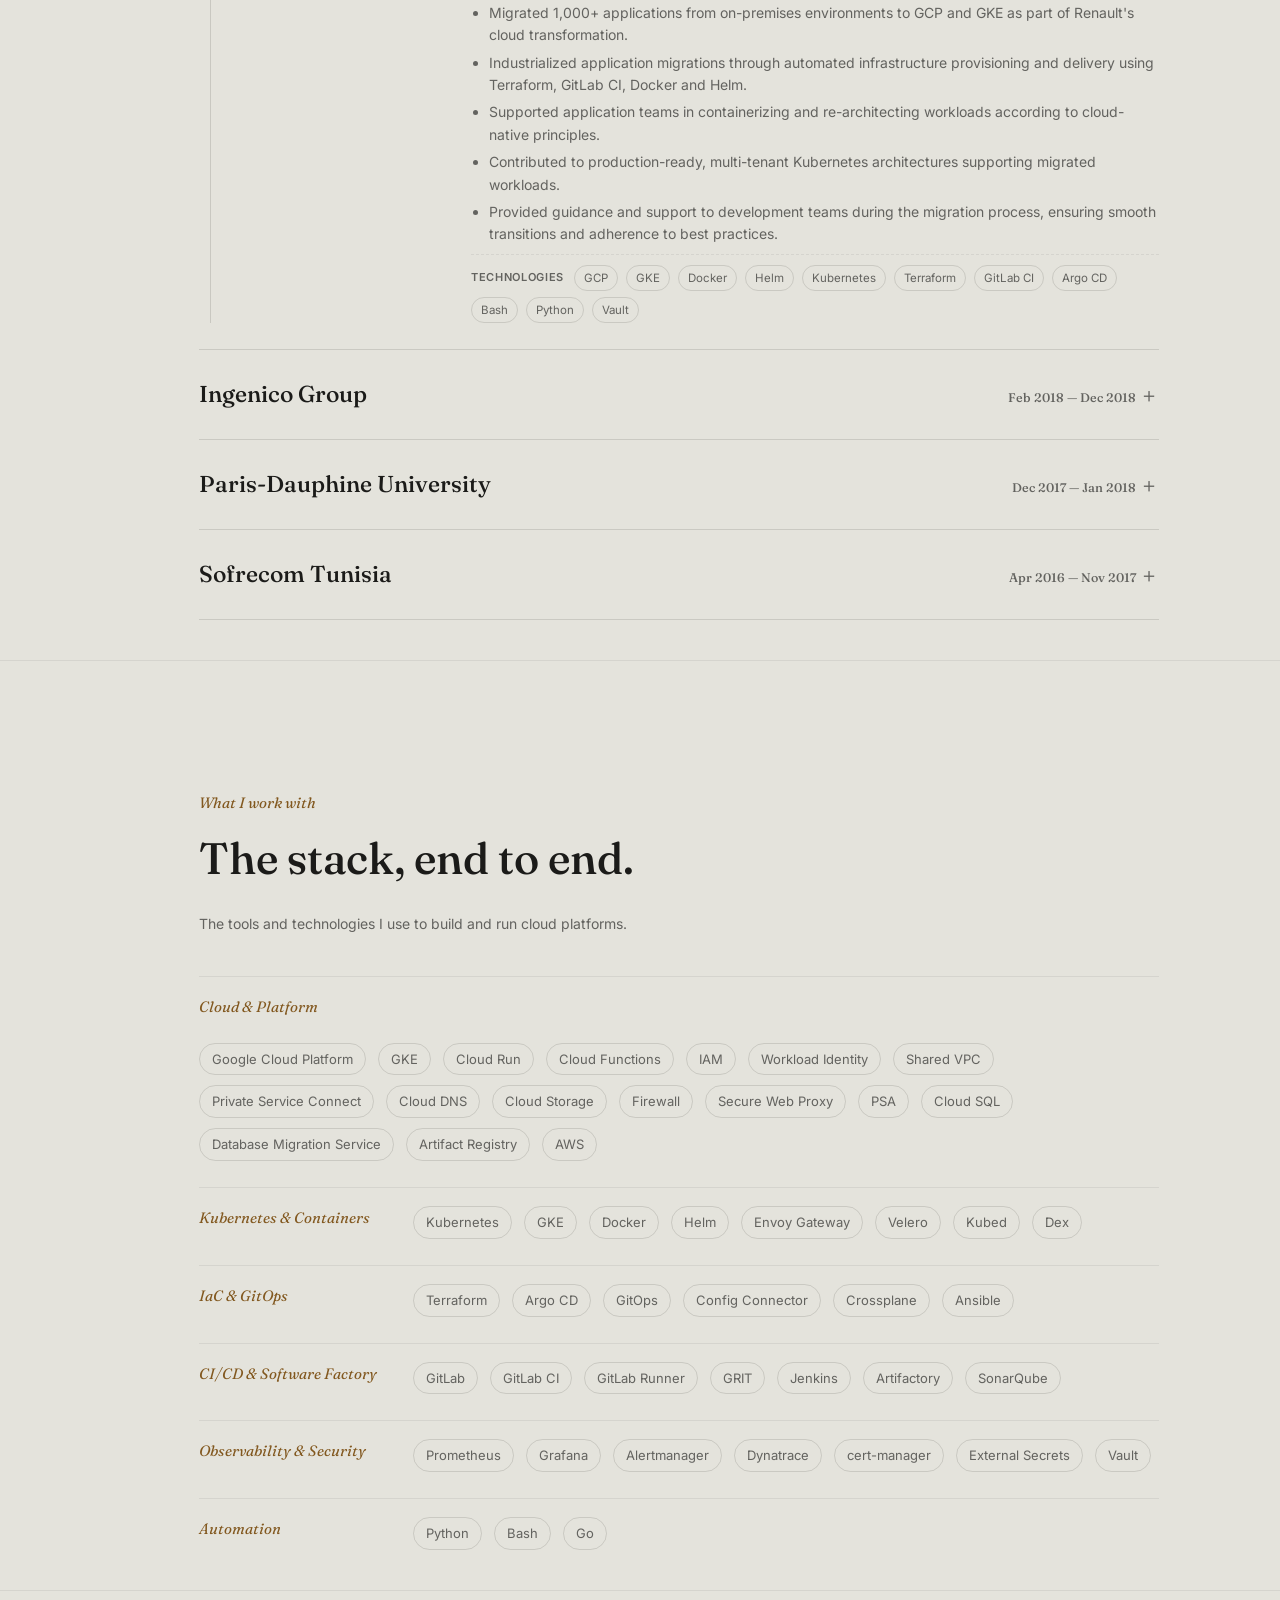
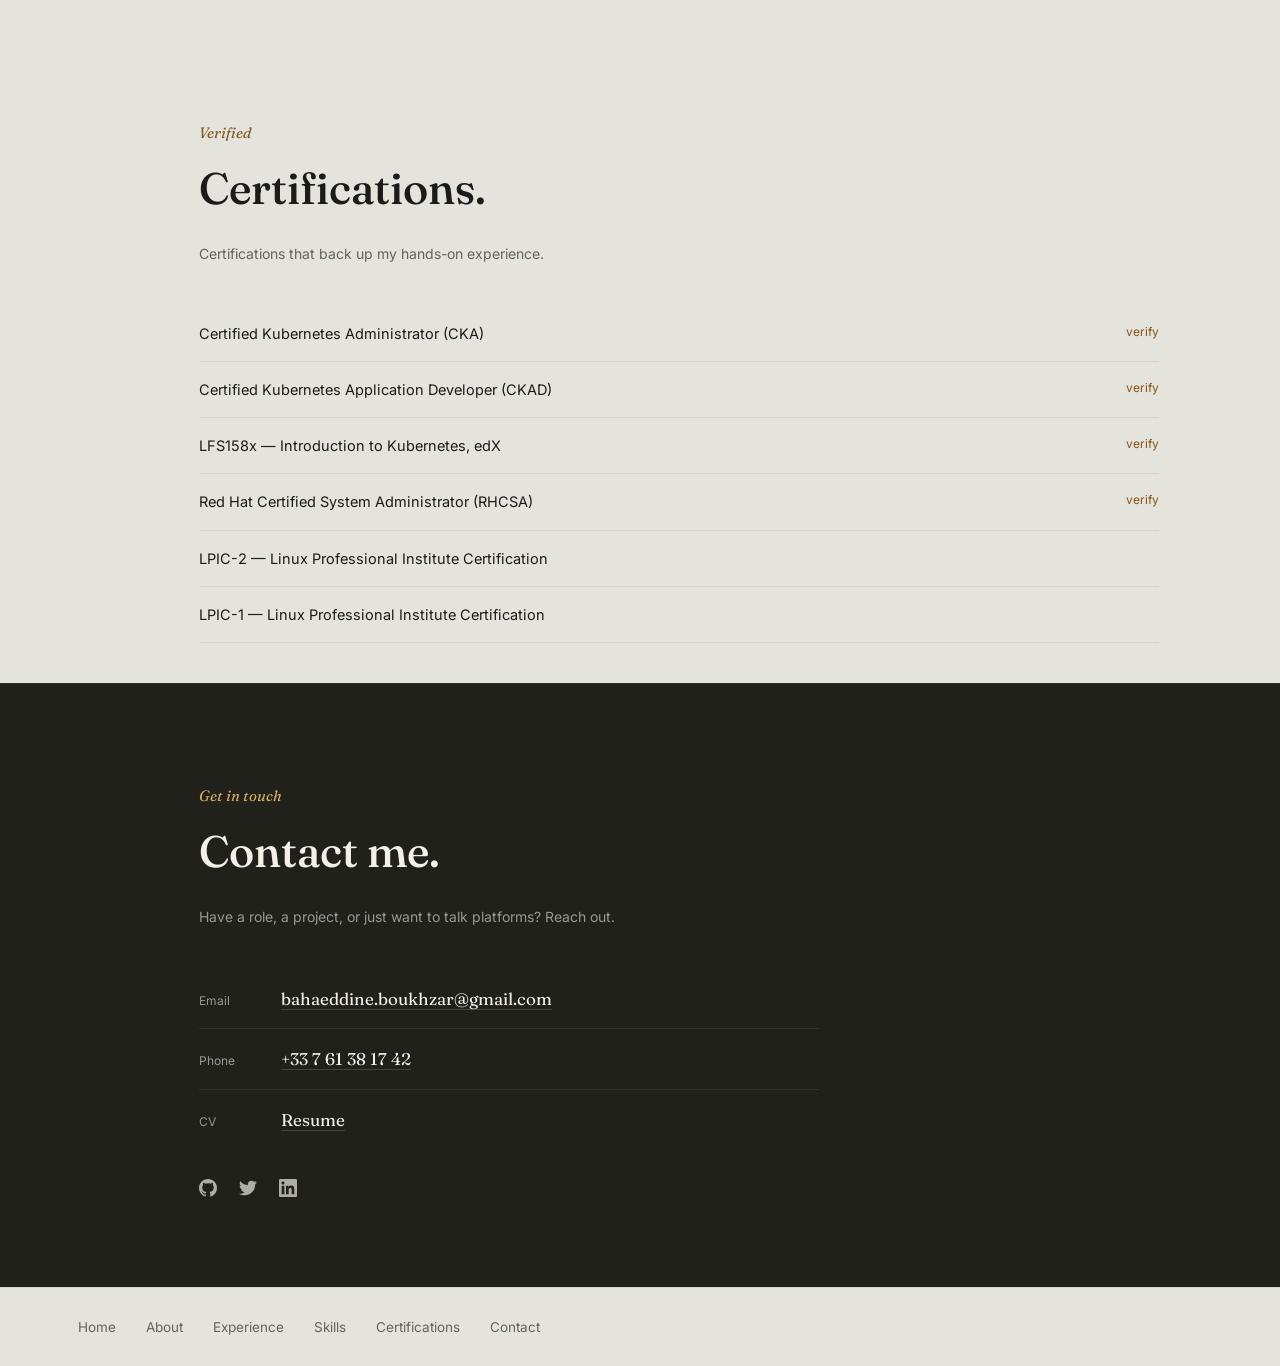
==== commit 28ed03fb: "Update CV" ====
--- a/index.html
+++ b/index.html
@@ -618,10 +618,8 @@
     </div>
     <div class="eyebrow">Paris, France</div>
     <h1 class="name">Baha Eddine<br><em>Boukhzar</em></h1>
-    <p class="tagline">Cloud & Kubernetes Specialist focused on Google Cloud. I guide organizations through cloud-native migrations and build robust infrastructure that engineering teams can trust.</p>
-    <div class="hero-stats">
-      <div class="hstat"><span class="hstat-num">~10</span><span class="hstat-lbl">years in platform eng.</span></div>
-    </div>
+    <p class="tagline">Senior Platform Engineer / SRE with 10+ years of experience</p>
+
     <div class="meta-row">
       <!-- <a href="mailto:bahaeddine.boukhzar@gmail.com">bahaeddine.boukhzar@gmail.com</a> -->
       <span>Cloud &amp; Platform Engineer @ Renault Group</span>
@@ -634,7 +632,7 @@
 <section id="about">
   <div class="wrap">
     <div class="kicker reveal">Who I am</div>
-    <h2 class="head reveal">Senior Platform Engineer with 10+ years of experience building scalable cloud and Kubernetes platforms, with strong expertise in GCP, Terraform, GitOps and infrastructure automation.</h2>
+    <h2 class="head reveal">Senior Platform Engineer / SRE with 10+ years of experience building scalable cloud and Kubernetes platforms, with strong expertise in GCP, Terraform, GitOps and infrastructure automation.</h2>
     <p class="section-summary reveal">A quick overview of my background and what I focus on day to day.</p>
     <div class="about-grid reveal">
       <div>
@@ -644,7 +642,7 @@
       <div class="stat-list">
         <div><div class="num">1,000+</div><div class="lbl">applications migrated to GCP / Kubernetes</div></div>
         <div><div class="num">3</div><div class="lbl">platform roles, one continuous system</div></div>
-        <div><div class="num">~10</div><div class="lbl">years in cloud &amp; infrastructure engineering</div></div>
+        <div><div class="num">+10</div><div class="lbl">years in cloud &amp; infrastructure engineering / SRE</div></div>
       </div>
     </div>
   </div>
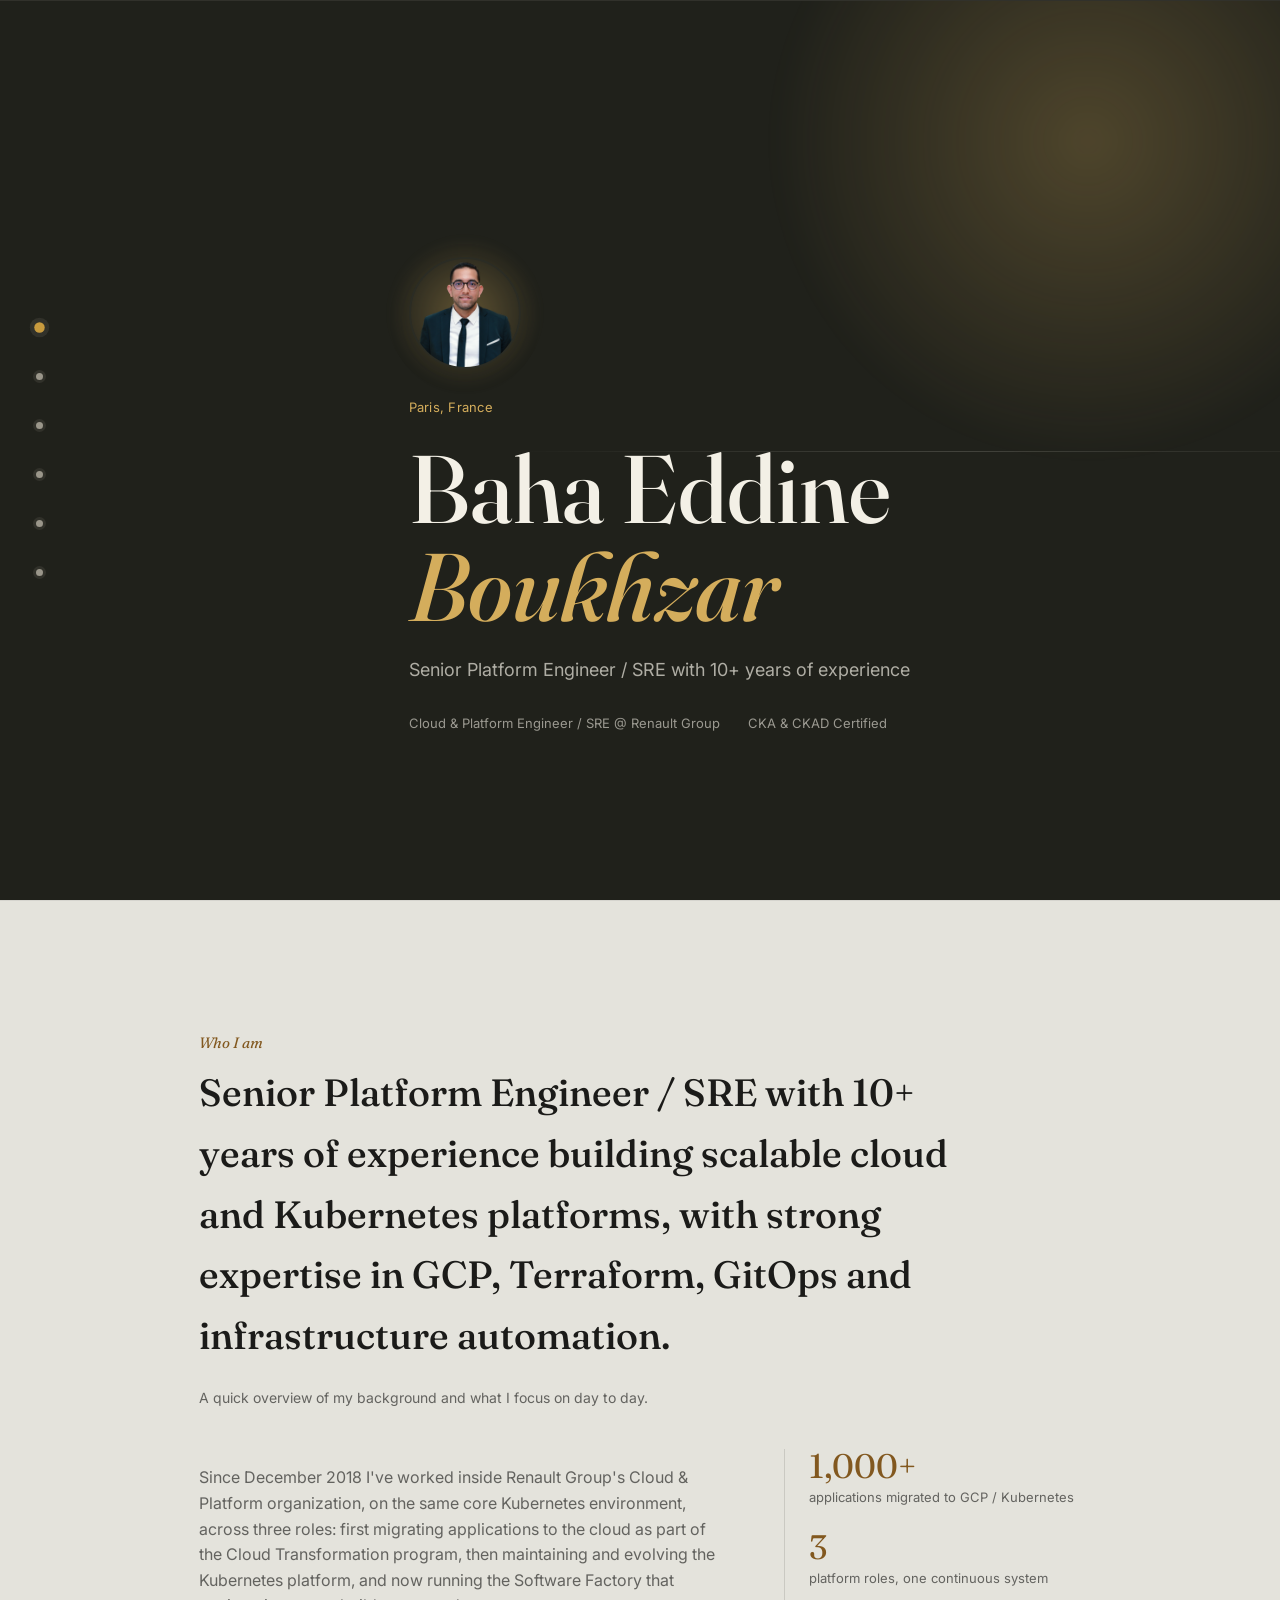
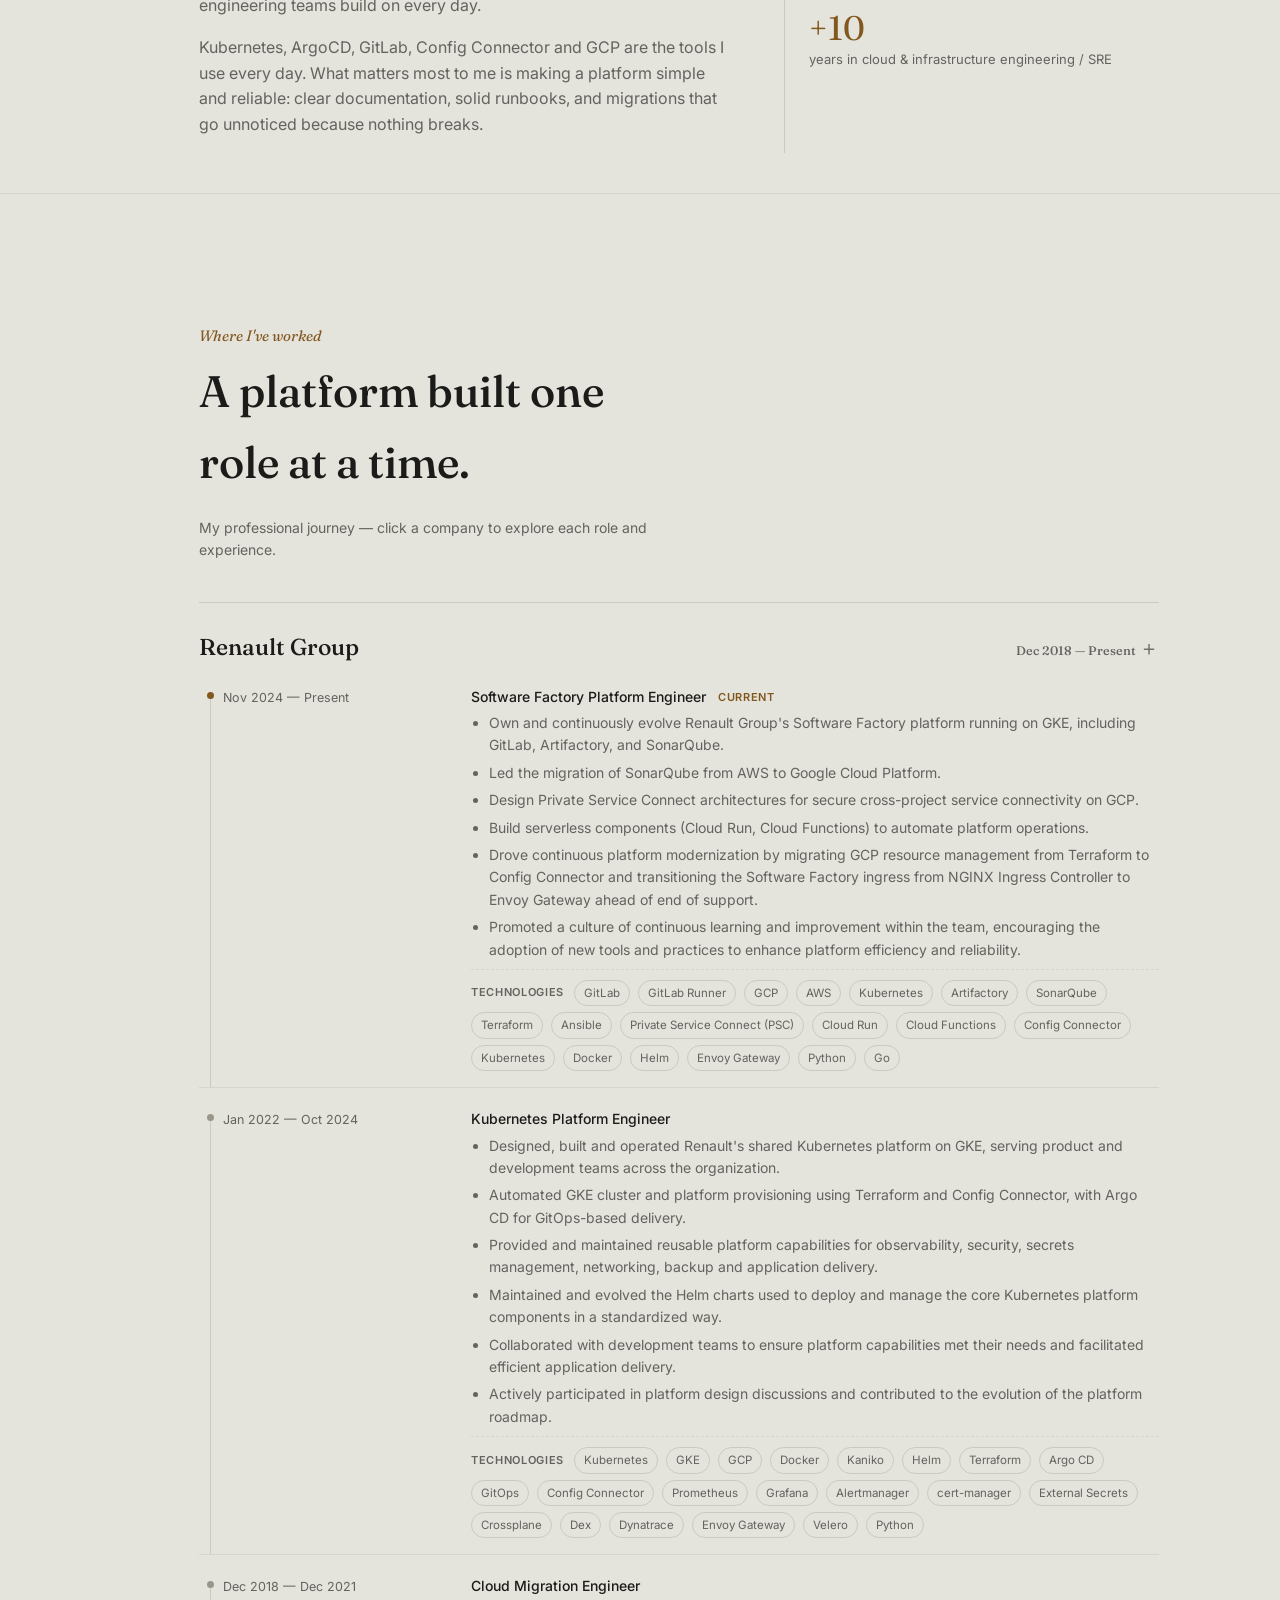
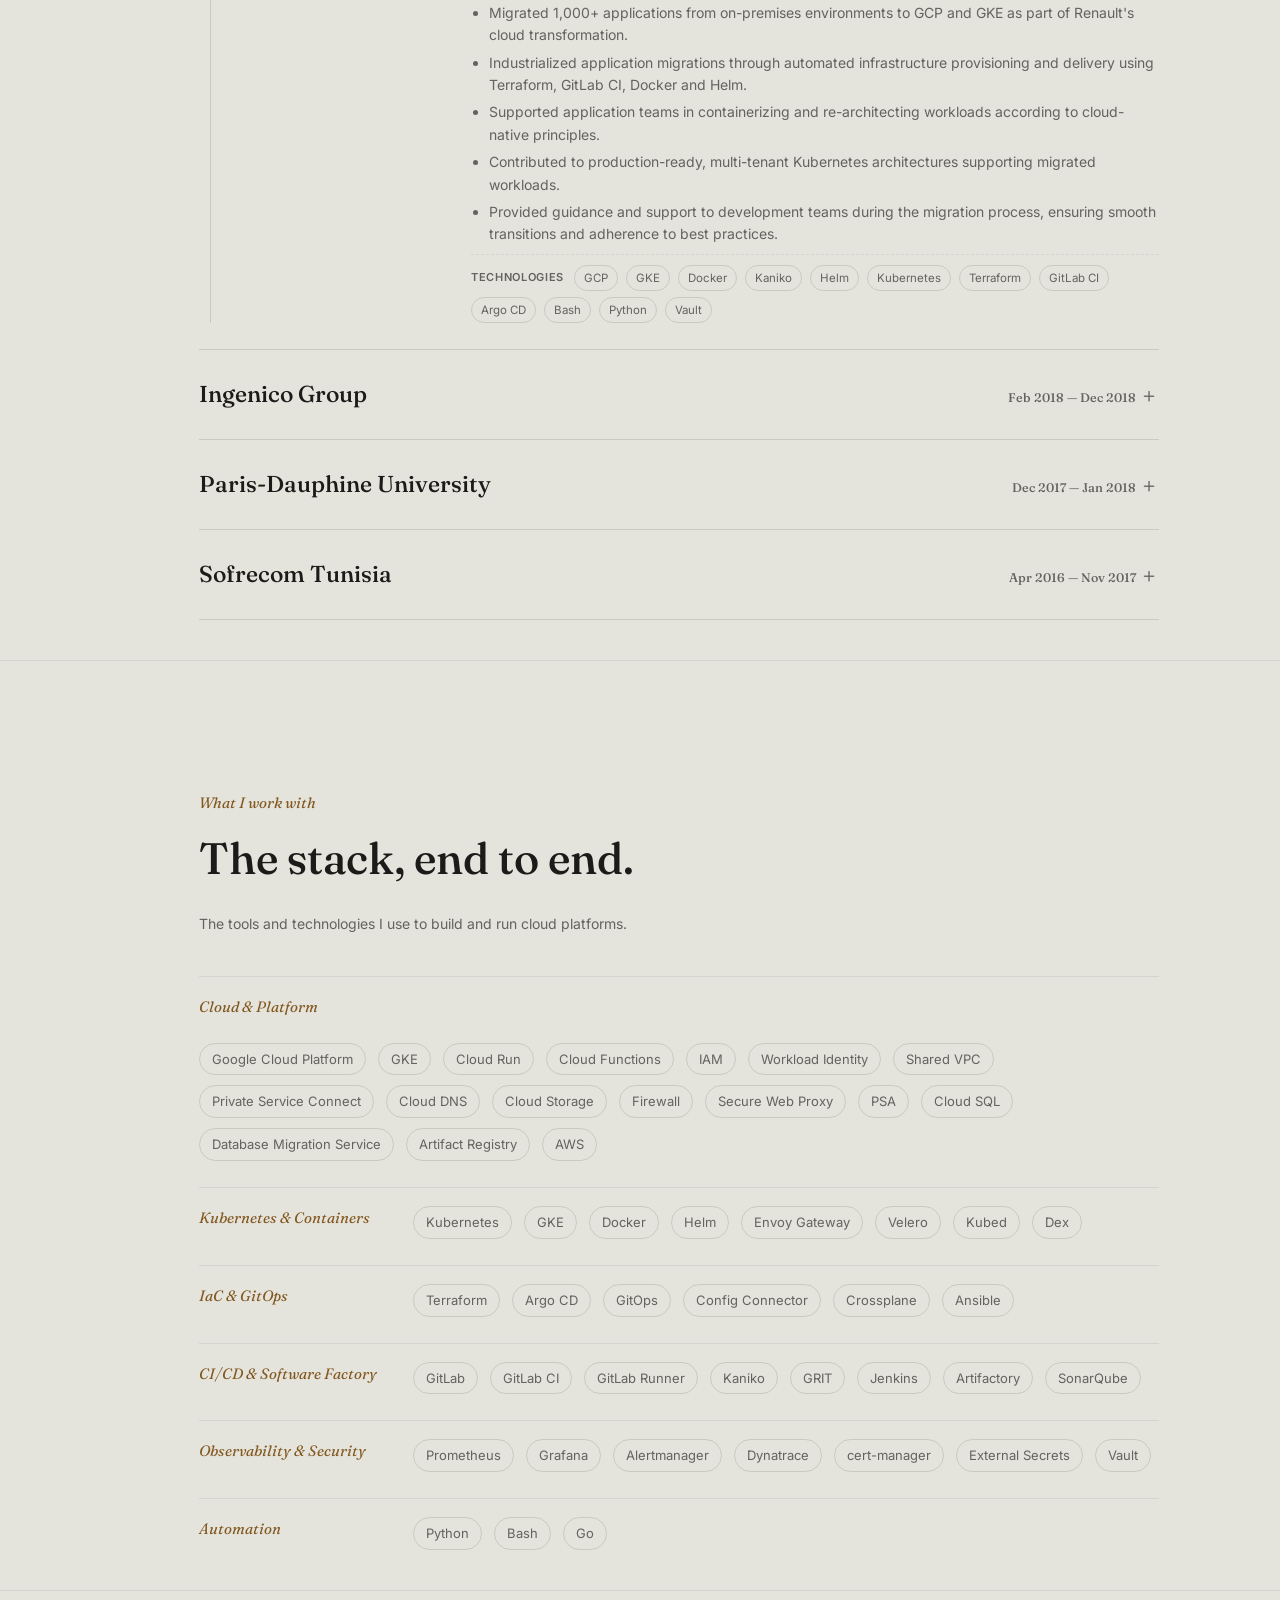
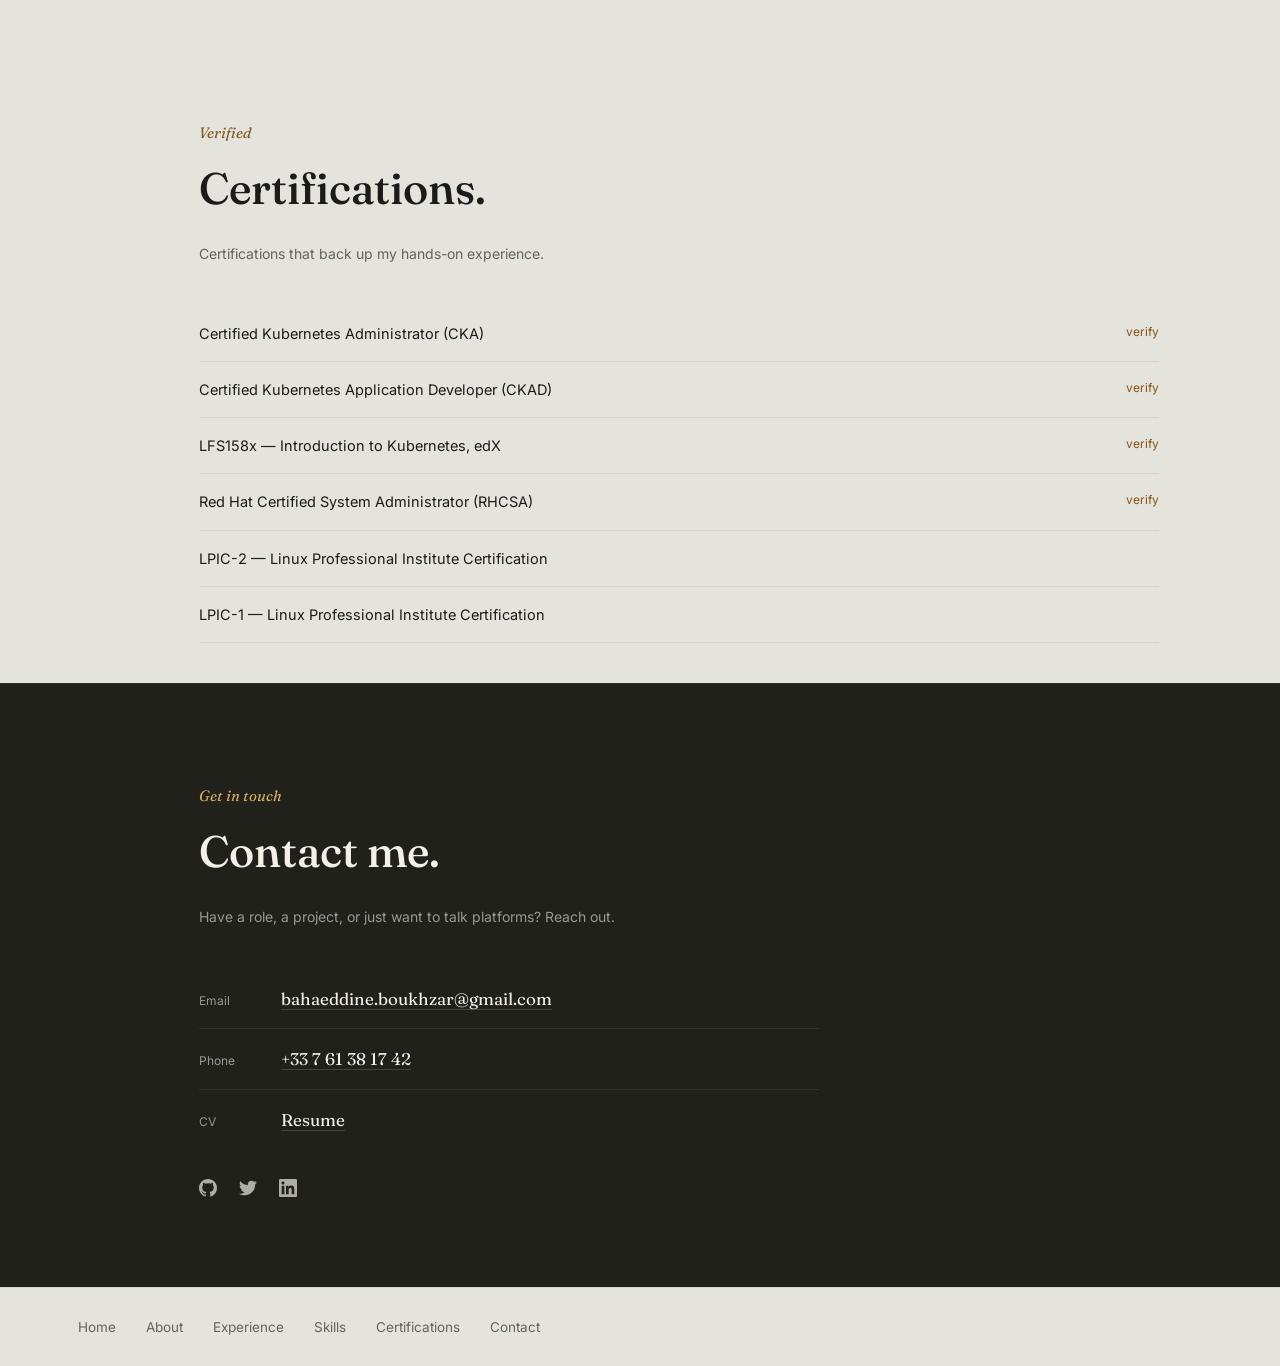
==== commit 6acfed8f: "Update cv" ====
--- a/index.html
+++ b/index.html
@@ -622,7 +622,7 @@
 
     <div class="meta-row">
       <!-- <a href="mailto:bahaeddine.boukhzar@gmail.com">bahaeddine.boukhzar@gmail.com</a> -->
-      <span>Cloud &amp; Platform Engineer @ Renault Group</span>
+      <span>Cloud &amp; Platform Engineer / SRE @ Renault Group</span>
       <span>CKA &amp; CKAD Certified</span>
     </div>
   </div>
@@ -667,14 +667,14 @@
             <div>
               <h4 class="r-title">Software Factory Platform Engineer <span class="r-current">Current</span></h4>
               <ul>
-                <li>Own and evolve Renault Group's Software Factory platform, including GitLab, Artifactory and SonarQube.</li>
-                <li>Led the migration of GitLab from AWS to Google Cloud Platform.</li>
+                <li>Own and continuously evolve Renault Group's Software Factory platform running on GKE, including GitLab, Artifactory, and SonarQube.</li>
+                <li>Led the migration of SonarQube from AWS to Google Cloud Platform.</li>
                 <li>Design Private Service Connect architectures for secure cross-project service connectivity on GCP.</li>
                 <li>Build serverless components (Cloud Run, Cloud Functions) to automate platform operations.</li>
                 <li>Drove continuous platform modernization by migrating GCP resource management from Terraform to Config Connector and transitioning the Software Factory ingress from NGINX Ingress Controller to Envoy Gateway ahead of end of support.</li>
                 <li>Promoted a culture of continuous learning and improvement within the team, encouraging the adoption of new tools and practices to enhance platform efficiency and reliability.</li>
               </ul>
-              <div class="r-tech"><span class="r-tech-label">Technologies</span><span class="tech-tag">GitLab</span><span class="tech-tag">GitLab Runner</span><span class="tech-tag">GCP</span><span class="tech-tag">AWS</span><span class="tech-tag">Artifactory</span><span class="tech-tag">SonarQube</span><span class="tech-tag">Terraform</span><span class="tech-tag">Ansible</span><span class="tech-tag">Private Service Connect (PSC)</span><span class="tech-tag">Cloud Run</span><span class="tech-tag">Cloud Functions</span><span class="tech-tag">Config Connector</span><span class="tech-tag">Kubernetes</span><span class="tech-tag">Docker</span><span class="tech-tag">Helm</span><span class="tech-tag">Envoy Gateway</span><span class="tech-tag">Python</span><span class="tech-tag">Go</span></div>
+              <div class="r-tech"><span class="r-tech-label">Technologies</span><span class="tech-tag">GitLab</span><span class="tech-tag">GitLab Runner</span><span class="tech-tag">GCP</span><span class="tech-tag">AWS</span><span class="tech-tag">Kubernetes</span><span class="tech-tag">Artifactory</span><span class="tech-tag">SonarQube</span><span class="tech-tag">Terraform</span><span class="tech-tag">Ansible</span><span class="tech-tag">Private Service Connect (PSC)</span><span class="tech-tag">Cloud Run</span><span class="tech-tag">Cloud Functions</span><span class="tech-tag">Config Connector</span><span class="tech-tag">Kubernetes</span><span class="tech-tag">Docker</span><span class="tech-tag">Helm</span><span class="tech-tag">Envoy Gateway</span><span class="tech-tag">Python</span><span class="tech-tag">Go</span></div>
             </div>
           </div>
 
@@ -690,7 +690,7 @@
                 <li>Collaborated with development teams to ensure platform capabilities met their needs and facilitated efficient application delivery.</li>
                 <li>Actively participated in platform design discussions and contributed to the evolution of the platform roadmap.</li>
               </ul>
-              <div class="r-tech"><span class="r-tech-label">Technologies</span><span class="tech-tag">Kubernetes</span><span class="tech-tag">GKE</span><span class="tech-tag">GCP</span><span class="tech-tag">Docker</span><span class="tech-tag">Helm</span><span class="tech-tag">Terraform</span><span class="tech-tag">Argo CD</span><span class="tech-tag">GitOps</span><span class="tech-tag">Config Connector</span><span class="tech-tag">Prometheus</span><span class="tech-tag">Grafana</span><span class="tech-tag">Alertmanager</span><span class="tech-tag">cert-manager</span><span class="tech-tag">External Secrets</span><span class="tech-tag">Crossplane</span><span class="tech-tag">Dex</span><span class="tech-tag">Dynatrace</span><span class="tech-tag">Envoy Gateway</span><span class="tech-tag">Velero</span><span class="tech-tag">Python</span></div>
+              <div class="r-tech"><span class="r-tech-label">Technologies</span><span class="tech-tag">Kubernetes</span><span class="tech-tag">GKE</span><span class="tech-tag">GCP</span><span class="tech-tag">Docker</span><span class="tech-tag">Kaniko</span><span class="tech-tag">Helm</span><span class="tech-tag">Terraform</span><span class="tech-tag">Argo CD</span><span class="tech-tag">GitOps</span><span class="tech-tag">Config Connector</span><span class="tech-tag">Prometheus</span><span class="tech-tag">Grafana</span><span class="tech-tag">Alertmanager</span><span class="tech-tag">cert-manager</span><span class="tech-tag">External Secrets</span><span class="tech-tag">Crossplane</span><span class="tech-tag">Dex</span><span class="tech-tag">Dynatrace</span><span class="tech-tag">Envoy Gateway</span><span class="tech-tag">Velero</span><span class="tech-tag">Python</span></div>
             </div>
           </div>
 
@@ -705,7 +705,7 @@
                 <li>Contributed to production-ready, multi-tenant Kubernetes architectures supporting migrated workloads.</li>
                 <li>Provided guidance and support to development teams during the migration process, ensuring smooth transitions and adherence to best practices.</li>
               </ul>
-              <div class="r-tech"><span class="r-tech-label">Technologies</span><span class="tech-tag">GCP</span><span class="tech-tag">GKE</span><span class="tech-tag">Docker</span><span class="tech-tag">Helm</span><span class="tech-tag">Kubernetes</span><span class="tech-tag">Terraform</span><span class="tech-tag">GitLab CI</span><span class="tech-tag">Argo CD</span><span class="tech-tag">Bash</span><span class="tech-tag">Python</span><span class="tech-tag">Vault</span></div>
+              <div class="r-tech"><span class="r-tech-label">Technologies</span><span class="tech-tag">GCP</span><span class="tech-tag">GKE</span><span class="tech-tag">Docker</span><span class="tech-tag">Kaniko</span><span class="tech-tag">Helm</span><span class="tech-tag">Kubernetes</span><span class="tech-tag">Terraform</span><span class="tech-tag">GitLab CI</span><span class="tech-tag">Argo CD</span><span class="tech-tag">Bash</span><span class="tech-tag">Python</span><span class="tech-tag">Vault</span></div>
             </div>
           </div>
          </div>
@@ -800,7 +800,7 @@
       </div>
       <div class="skill-cat">
         <div class="cat-name">CI/CD &amp; Software Factory</div>
-        <div class="tags"><span class="tag">GitLab</span><span class="tag">GitLab CI</span><span class="tag">GitLab Runner</span><span class="tag">GRIT</span><span class="tag">Jenkins</span><span class="tag">Artifactory</span><span class="tag">SonarQube</span></div>
+        <div class="tags"><span class="tag">GitLab</span><span class="tag">GitLab CI</span><span class="tag">GitLab Runner</span><span class="tag">Kaniko</span><span class="tag">GRIT</span><span class="tag">Jenkins</span><span class="tag">Artifactory</span><span class="tag">SonarQube</span></div>
       </div>
       <div class="skill-cat">
         <div class="cat-name">Observability &amp; Security</div>
@@ -847,7 +847,7 @@
       </div>
       <div class="row">
         <span class="rlabel">CV</span>
-        <span class="rvalue"><a href="./documents/bahaeddine-boukhzar-cv-en.pdf" download="Baha-Eddine-Boukhzar-CV.pdf">Resume</a></span>
+        <span class="rvalue"><a href="./documents/bahaeddine-boukhzar-cv-fr.pdf" download="Baha-Eddine-Boukhzar-CV.pdf">Resume</a></span>
       </div>
       <div class="social-row">
         <a target="_blank" rel="noopener" href="https://github.com/bahaeddine" aria-label="GitHub"><svg viewBox="0 0 24 24" fill="currentColor" aria-hidden="true"><path d="M12 0C5.37 0 0 5.37 0 12c0 5.3 3.438 9.8 8.205 11.387.6.11.82-.258.82-.577 0-.285-.01-1.04-.015-2.04-3.338.725-4.042-1.61-4.042-1.61-.546-1.386-1.333-1.756-1.333-1.756-1.09-.744.083-.729.083-.729 1.205.084 1.84 1.238 1.84 1.238 1.07 1.834 2.807 1.304 3.492.997.108-.775.42-1.305.763-1.605-2.665-.303-5.467-1.334-5.467-5.93 0-1.31.468-2.382 1.236-3.222-.124-.303-.536-1.524.117-3.176 0 0 1.008-.322 3.3 1.23a11.5 11.5 0 0 1 3.003-.404c1.02.005 2.047.138 3.004.404 2.29-1.552 3.297-1.23 3.297-1.23.655 1.652.243 2.873.12 3.176.77.84 1.235 1.912 1.235 3.222 0 4.61-2.807 5.624-5.48 5.92.43.372.823 1.102.823 2.222 0 1.606-.015 2.896-.015 3.286 0 .32.216.694.825.576C20.565 21.795 24 17.297 24 12c0-6.63-5.37-12-12-12z"/></svg></a>
